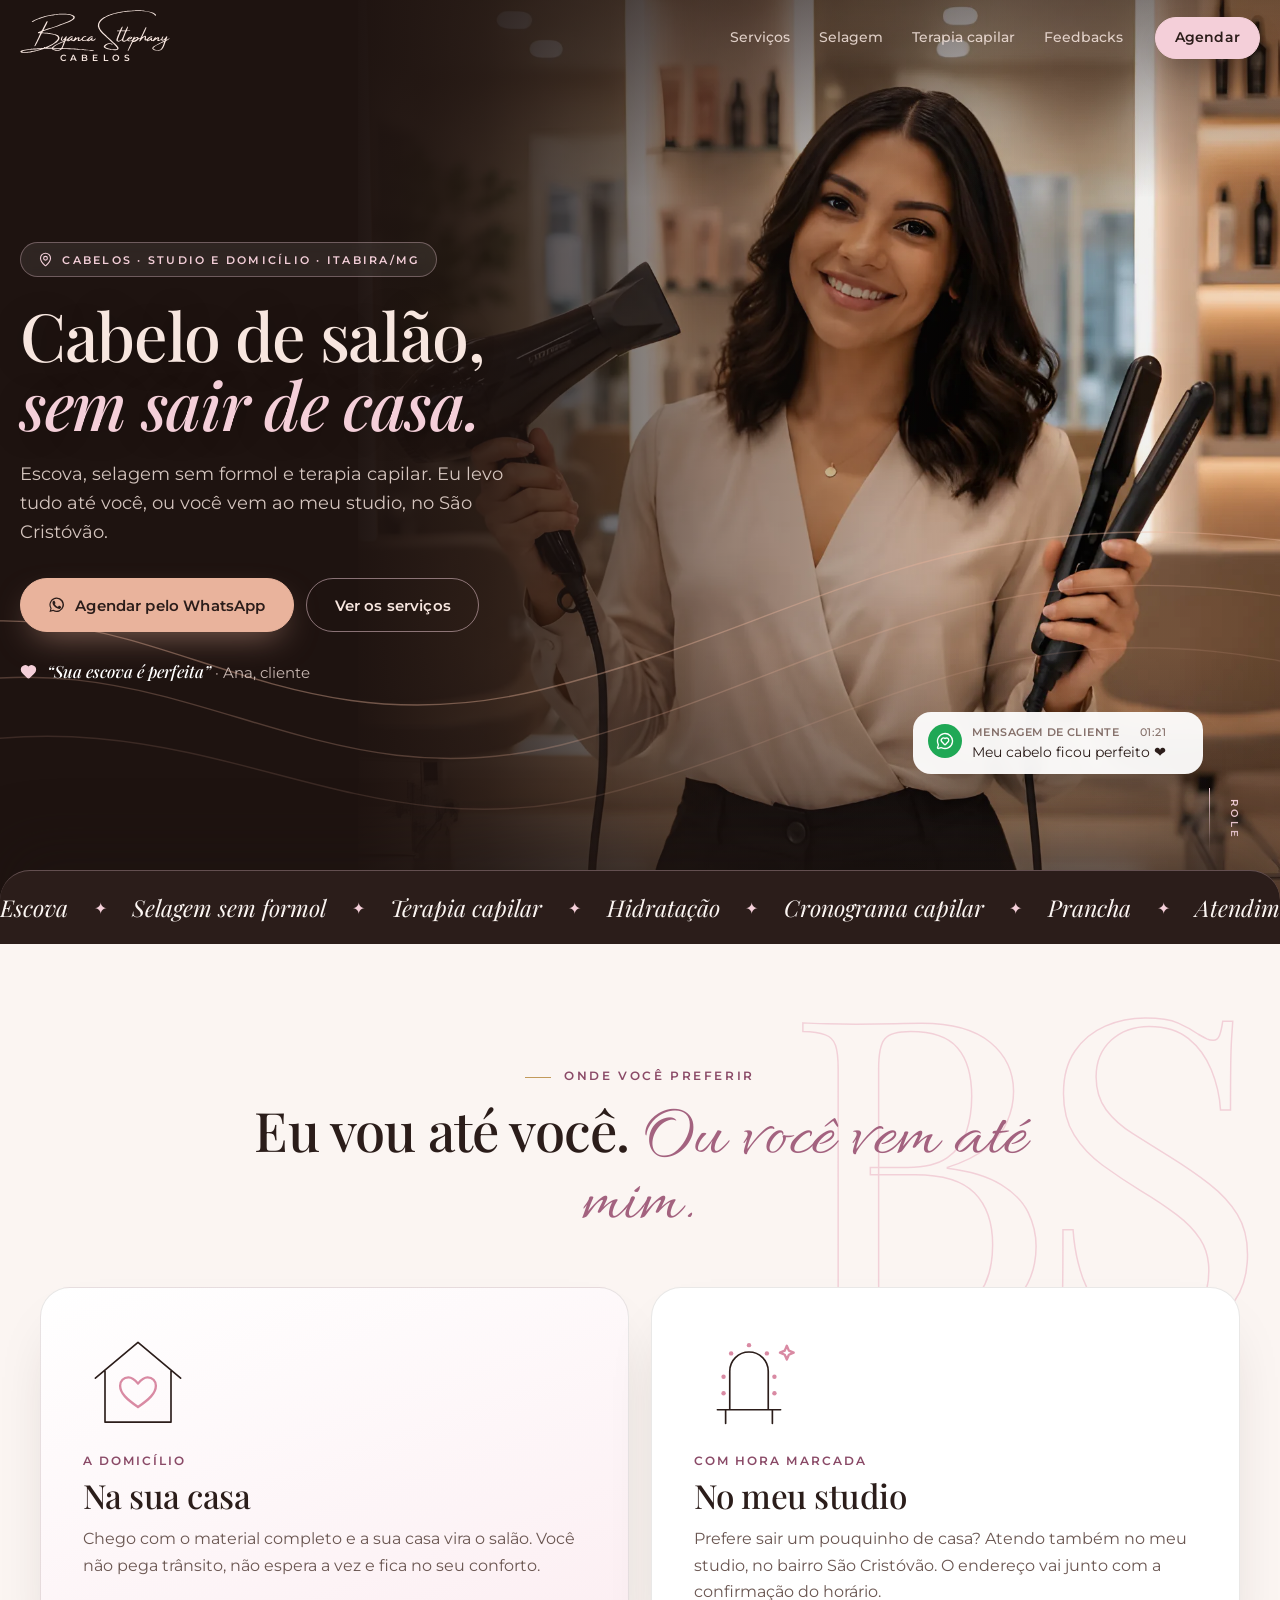
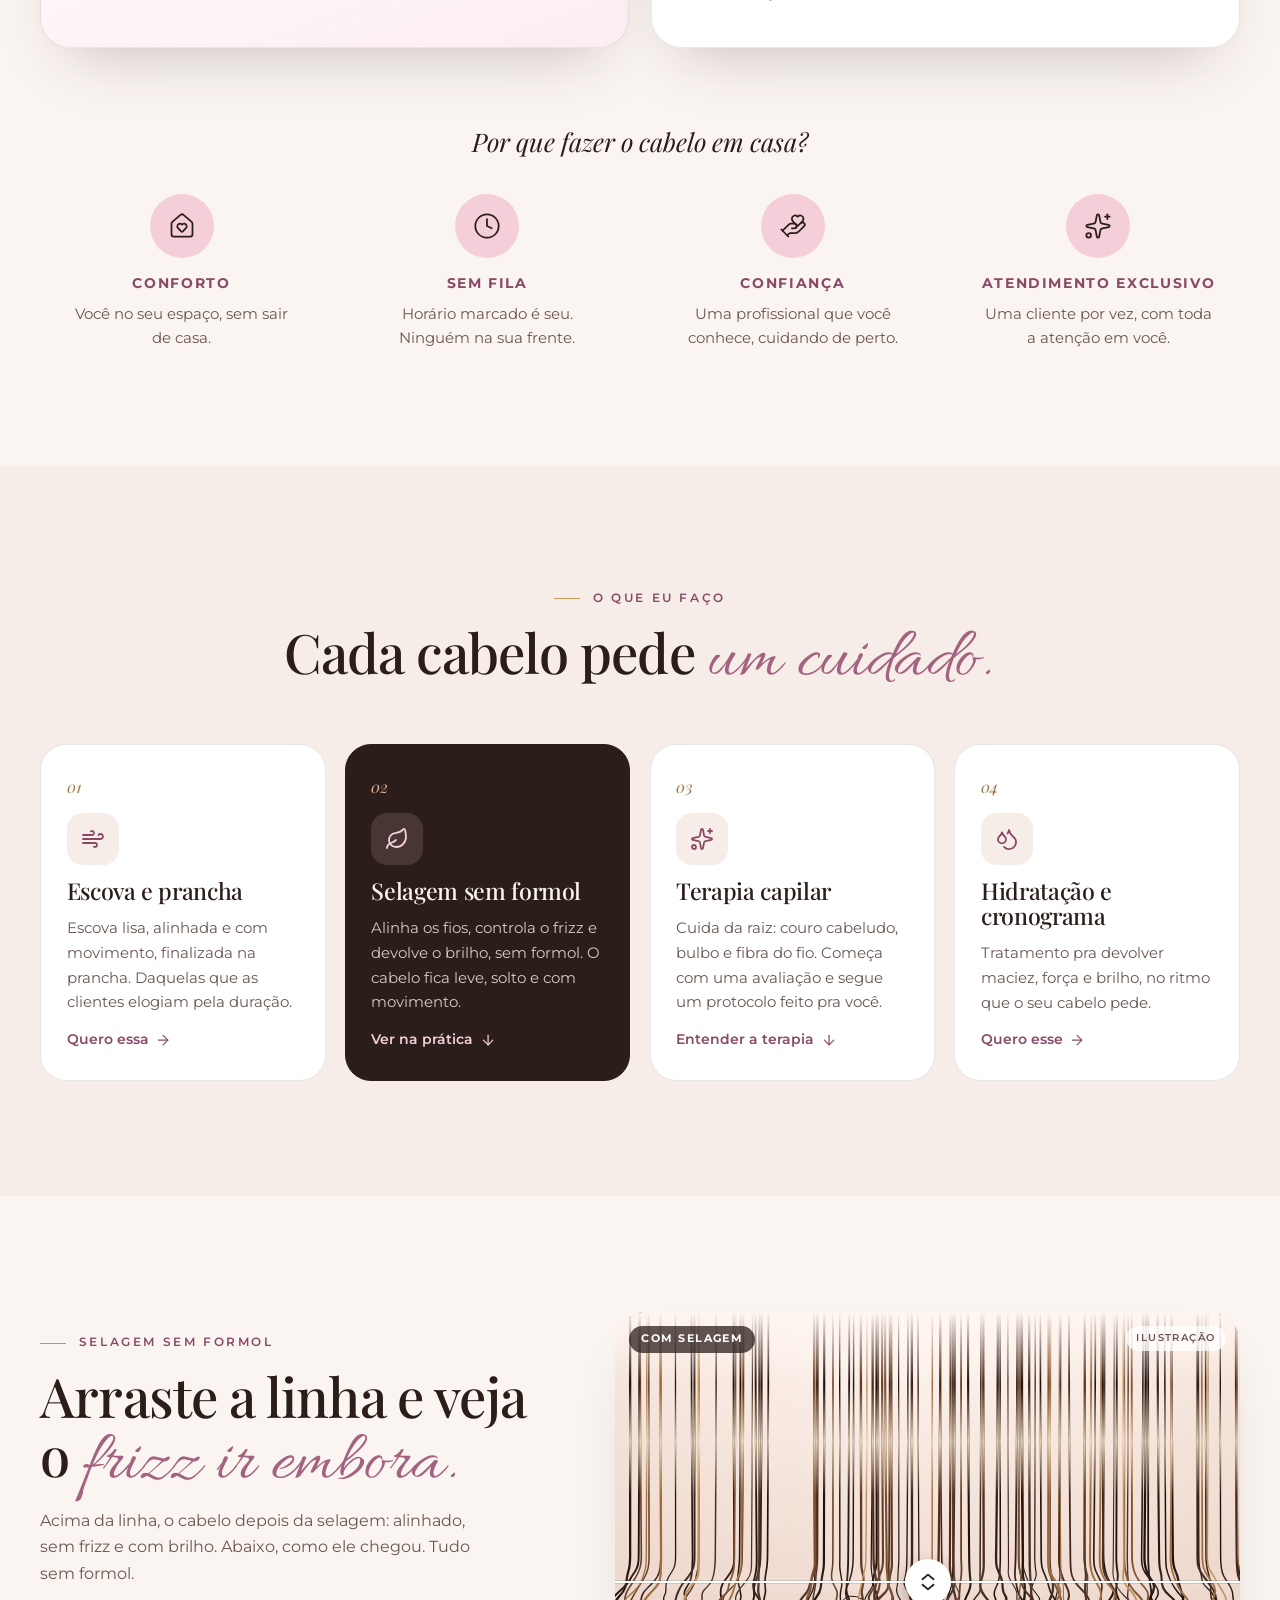
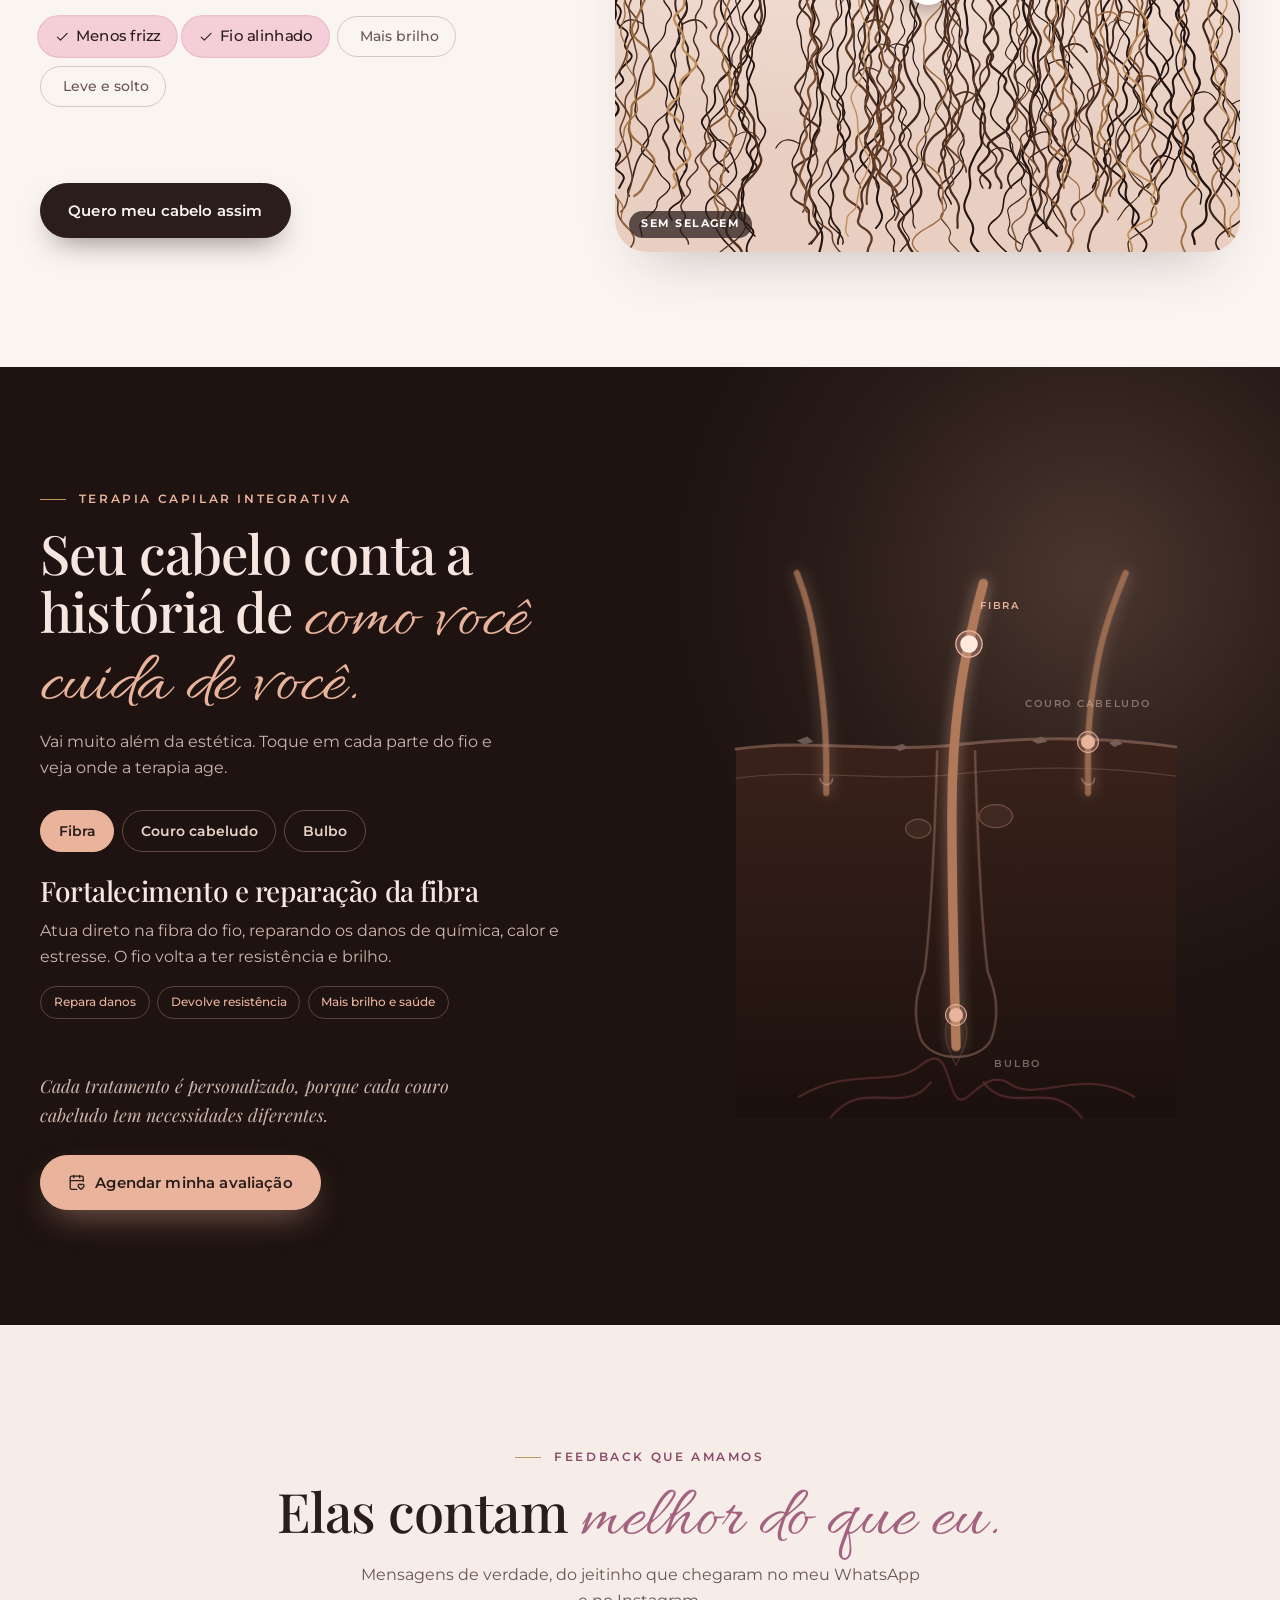
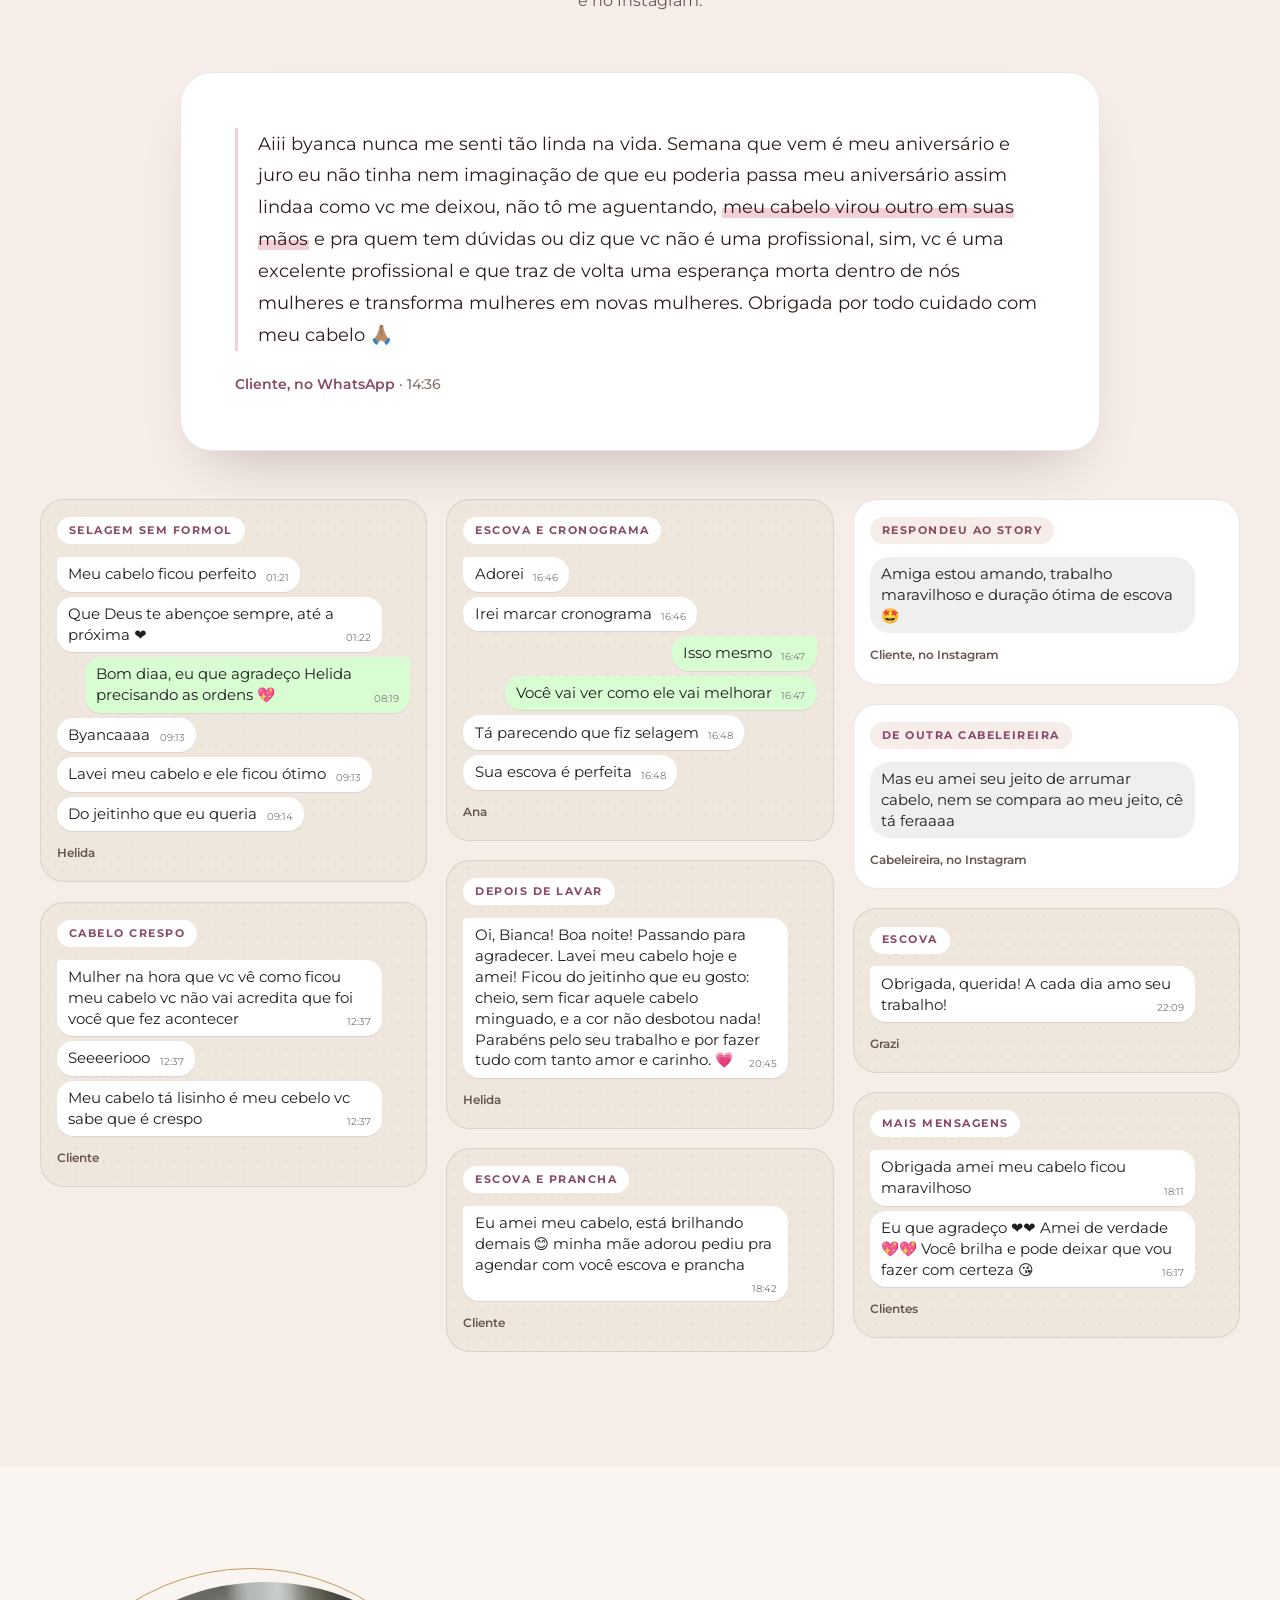
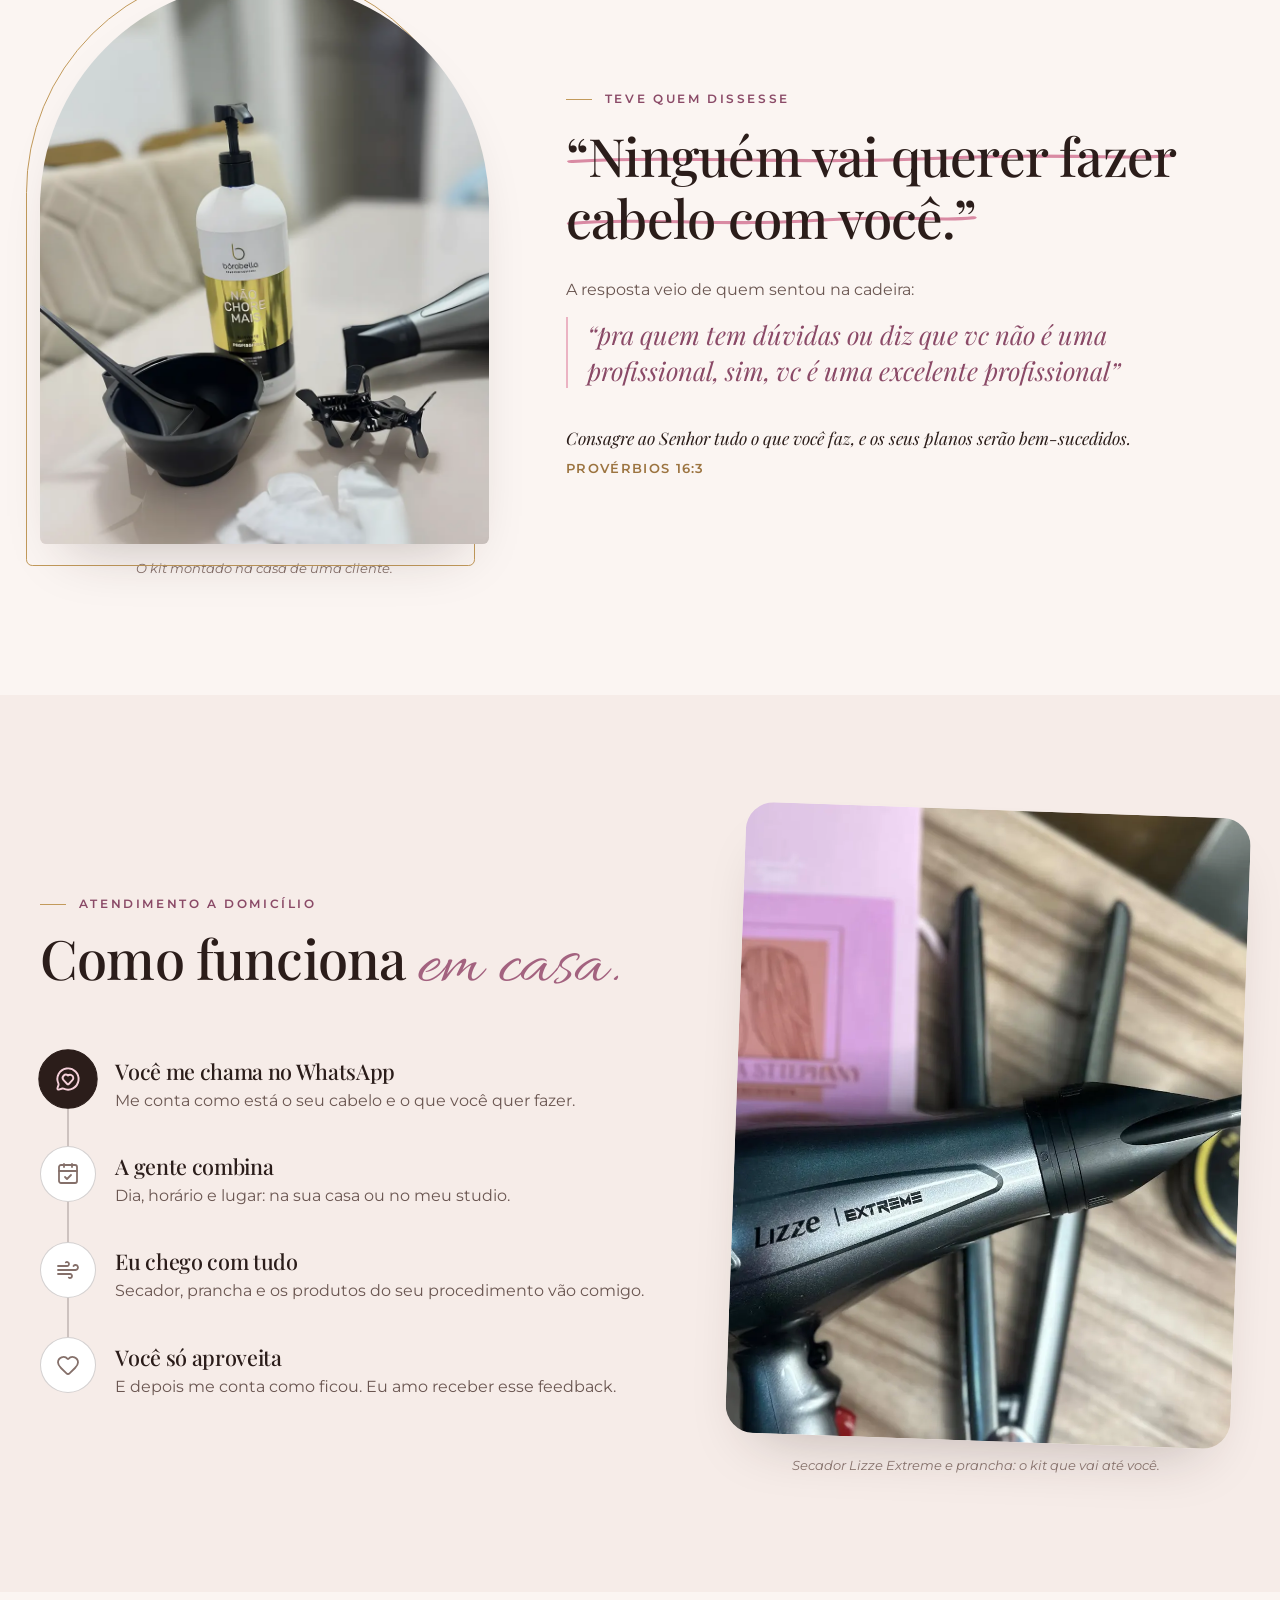
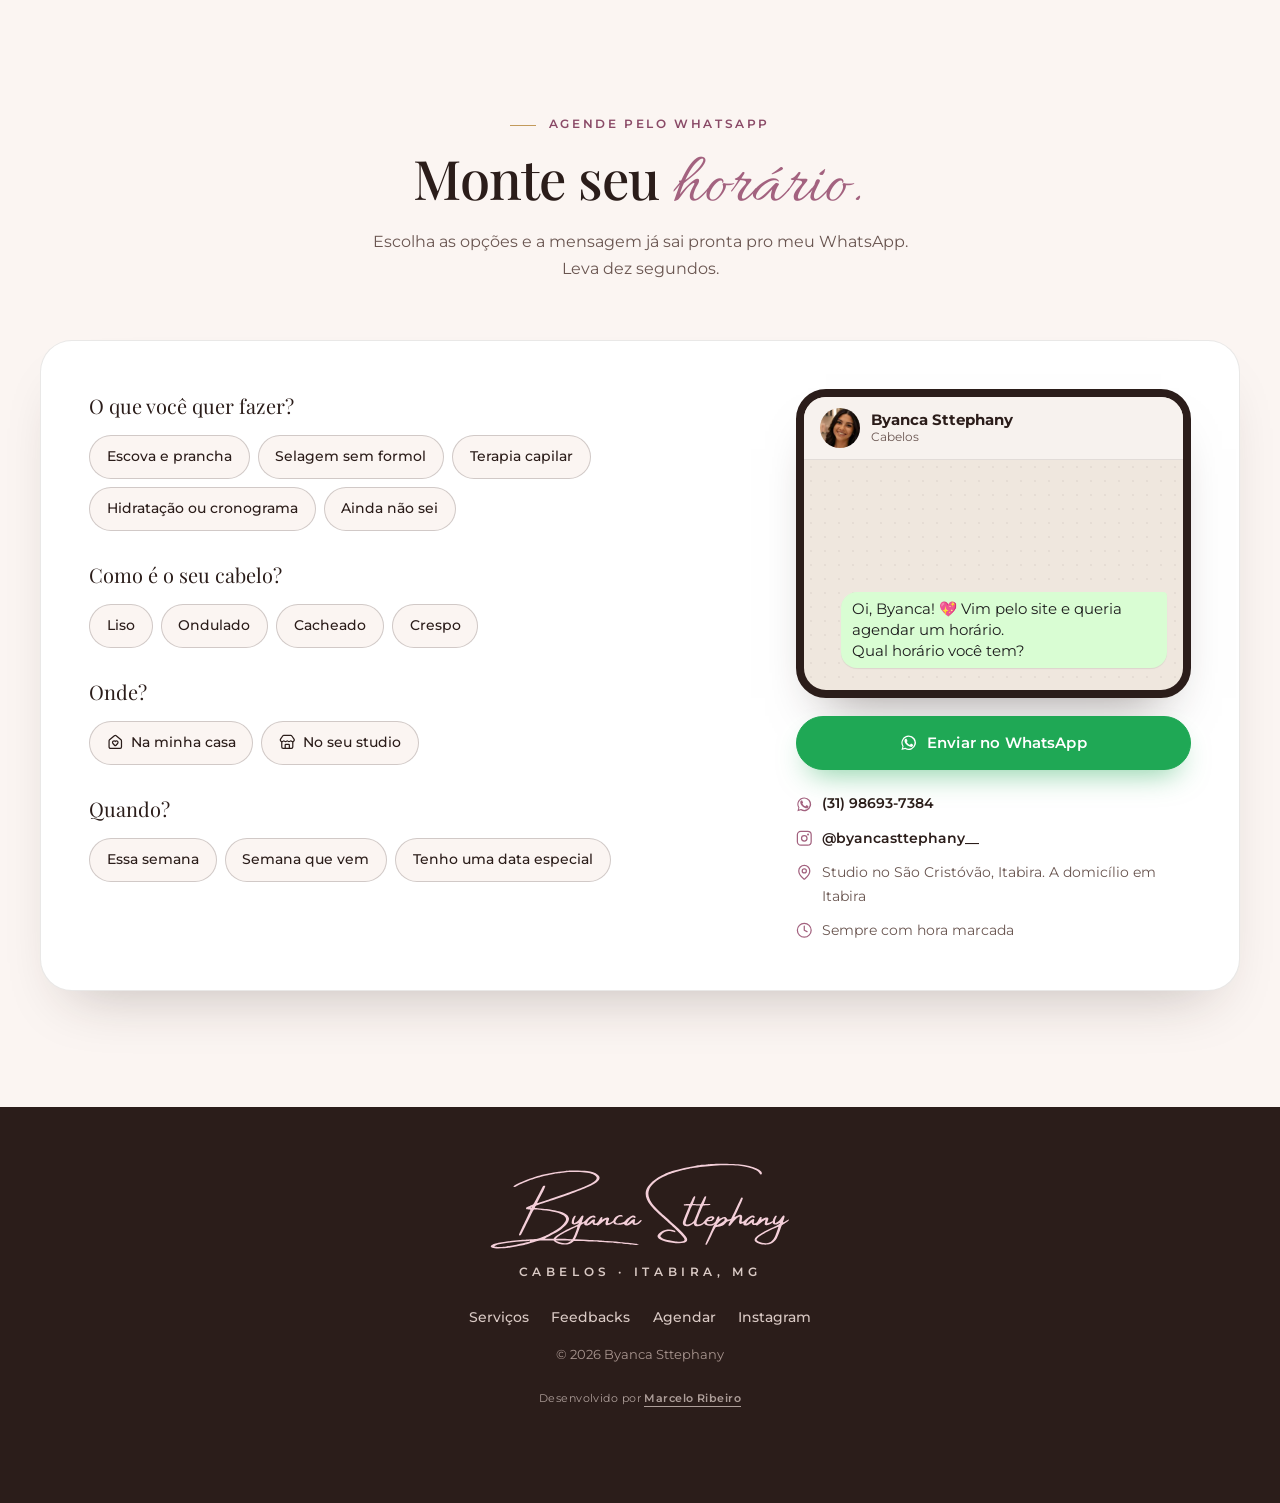
==== index.html @ ee56982f "Cria o site da Byanca Sttephany Cabelos" ====
<!doctype html>
<html lang="pt-BR">
<head>
<meta charset="utf-8">
<meta name="viewport" content="width=device-width, initial-scale=1">
<title>Byanca Sttephany | Cabeleireira a domicílio em Itabira, MG</title>
<meta name="description" content="Escova, selagem sem formol e terapia capilar em Itabira. Atendimento a domicílio ou no studio, com hora marcada. Monte seu horário e fale com a Byanca pelo WhatsApp.">
<meta name="theme-color" content="#1E1310">
<link rel="canonical" href="https://marcel0gs.github.io/byanca-sttephany/">
<meta property="og:type" content="website">
<meta property="og:locale" content="pt_BR">
<meta property="og:title" content="Byanca Sttephany | Cabelos em Itabira, MG">
<meta property="og:description" content="Cabelo de salão, sem sair de casa. Escova, selagem sem formol e terapia capilar, a domicílio ou no studio.">
<meta property="og:url" content="https://marcel0gs.github.io/byanca-sttephany/">
<meta property="og:image" content="https://marcel0gs.github.io/byanca-sttephany/assets/img/og.jpg">
<meta name="twitter:card" content="summary_large_image">
<link rel="icon" href="favicon.png" type="image/png">
<link rel="apple-touch-icon" href="apple-touch-icon.png">
<link rel="preconnect" href="https://fonts.googleapis.com">
<link rel="preconnect" href="https://fonts.gstatic.com" crossorigin>
<link href="https://fonts.googleapis.com/css2?family=Allura&family=Montserrat:wght@400;500;600;700&family=Playfair+Display:ital,wght@0,400..700;1,400..600&display=swap" rel="stylesheet">
<link rel="preload" as="image" href="assets/img/topo-foto-1400.webp" imagesrcset="assets/img/topo-foto-900.webp 900w, assets/img/topo-foto-1400.webp 1400w, assets/img/topo-foto-2000.webp 2000w" imagesizes="(max-width: 899px) 100vw, 72vw">
<link rel="stylesheet" href="assets/css/site.css">
<script>
  document.documentElement.classList.add("js");
  try { if (sessionStorage.getItem("bs-abertura")) document.documentElement.classList.add("sem-abertura"); } catch (e) {}
</script>
<script type="application/ld+json">
{
  "@context": "https://schema.org",
  "@type": "HairSalon",
  "name": "Byanca Sttephany Cabelos",
  "description": "Cabeleireira em Itabira: escova, selagem sem formol, hidratação, cronograma e terapia capilar. Atendimento a domicílio ou no studio, com hora marcada.",
  "url": "https://marcel0gs.github.io/byanca-sttephany/",
  "image": "https://marcel0gs.github.io/byanca-sttephany/assets/img/og.jpg",
  "telephone": "+55-31-98693-7384",
  "address": { "@type": "PostalAddress", "addressLocality": "Itabira", "addressRegion": "MG", "addressCountry": "BR" },
  "areaServed": "Itabira, MG",
  "sameAs": ["https://www.instagram.com/byancasttephany__/"]
}
</script>
</head>
<body>

<svg class="sprite" aria-hidden="true" focusable="false">
  <defs>
    <linearGradient id="g-ouro" x1="0" y1="0" x2="1" y2="1">
      <stop offset="0" stop-color="#E3C48F"/>
      <stop offset=".5" stop-color="#C29A5B"/>
      <stop offset="1" stop-color="#9C7440"/>
    </linearGradient>
    <symbol id="ass" viewBox="12 114 672 193"><path fill-rule="evenodd" d="M525.9 115.8C515.8 116,502.8 116.7,498.4 117.1C496.5 117.3,492.1 117.8,488.6 118.2C485.2 118.5,481 119,479.3 119.3C477.5 119.6,473.8 120.1,471 120.5C455.9 122.7,438.1 126.7,422.1 131.6C419.1 132.5,408 136.6,404.4 138.1C402 139.2,391.2 144.8,387.6 146.8C379 151.9,370.9 159.2,365.9 166.8C357.4 179.5,359.2 193,371.6 208.8C376.3 214.9,382.6 221.2,395.5 232.8C398.2 235.2,402.1 238.8,404.2 240.7C411.1 247.1,413.9 249.6,417.1 252.5C418.9 254,422.2 257.1,424.5 259.2C426.8 261.4,430 264.5,431.8 266.1C437.5 271.4,444.6 279.1,446.2 281.9C448 284.8,448.2 286.3,447 287.7C445.6 289.3,443.7 289.8,438.3 290.2C434.9 290.5,431.1 290.3,424.6 289.4C408.6 287.1,398.7 284.2,395.1 280.6C393.6 279,393.4 278.2,394.3 276.4C395 275,398.2 271.8,400.4 270.3C403.9 267.8,406.7 266.8,411.1 266.2C415.1 265.8,417.7 266.2,422.7 268.1C424.2 268.6,425.7 269.1,426.2 269.1C427.1 269.1,427.1 269.1,427.2 268.3C427.3 267.1,426.8 266.5,424.7 265.4C420.6 263.5,415.3 262.7,409.6 263.2C402.7 263.9,395.3 267.3,390.6 272.2C387.4 275.4,386.6 277.9,387.9 280.5C389.7 284.1,395.2 287.1,405 289.8C418.4 293.4,437.5 294.9,445.6 292.9C447.7 292.3,451 290.7,452 289.7C454 287.8,454.2 285.3,452.7 282.2C450.7 278,445.6 272.1,437.3 264.1C429.8 257,414.4 243,401.1 231.2C399.5 229.8,396 226.6,393.5 224.2C378.7 210.2,373.2 203.5,369.5 194.9C366.2 187.3,365.9 180.5,368.5 173.9C372.1 164.5,382.2 154.6,395 147.7C397.6 146.3,409.2 140.9,411.6 139.9C414.8 138.6,427.3 134.3,429.9 133.5C436.6 131.6,452 127.9,458.2 126.8C459.7 126.5,463.1 125.9,465.7 125.4C478.3 123.1,498.6 120.7,513.1 119.9C532.7 118.8,553.8 118.7,566.9 119.8C582.9 121.1,597.1 124.8,608.3 130.5C611.3 132.1,612.7 133.2,614 134.8C617.4 139.2,618.1 140,618.4 140C619 140,620.2 139.3,620.6 138.6C620.8 138.3,621 137.5,621 136.8C621 133.8,617.5 130.7,609.3 126.6C601 122.4,587 119.1,568.3 117C564.3 116.6,540.2 115.5,535.6 115.6C534.5 115.6,530.2 115.7,525.9 115.8M196.4 131C188 131.2,187.3 131.3,177 132.3C162.4 133.7,147.1 136.3,132.1 139.8C123.8 141.8,120.3 142.8,107.8 146.8C105.1 147.6,102.5 148.4,102 148.6C99.4 149.3,82.3 156.4,77.1 158.9C71 161.8,64.5 165.7,64.5 166.5C64.5 166.7,65 167.1,65.6 167.5L66.8 168 68.4 167.4C69.3 167.1,71.5 166,73.2 165C80.5 161.1,84.1 159.4,92.9 156C105.5 151,108.1 150.1,120.3 146.5C130.3 143.6,131 143.5,141.5 141.2C153.8 138.7,156.2 138.2,164.7 137.1C168.5 136.6,173.3 136,175.4 135.8C180.9 135,183.7 134.8,192.9 134.4C209.4 133.6,219.5 134,229.9 135.8C235.2 136.7,238.2 137.5,241.4 138.8C246.4 141,249.2 143,250.4 145.4C251.3 147.3,251.3 148.1,250.2 150.3C248.2 154.4,242.6 158.2,229.3 164.3C218.7 169.1,212.7 171.5,197.9 176.8C193.5 178.4,187.1 180.7,183.8 182C167.5 187.9,158.1 191.2,142.3 196.3C137.5 197.8,130.4 200.1,126.5 201.4C119.6 203.7,117.5 204.3,117.5 203.9C117.5 203.5,119.5 199.6,122.9 193.1C127 185.5,130.4 179.1,132.2 175.3C133.8 172.1,136.1 166.1,135.9 165.7C135.6 164.7,132.3 164.7,131.2 165.7C130.7 166.1,129.2 168.8,126.8 173.3C126.1 174.6,124.2 178.3,122.5 181.5C120.7 184.7,117.7 190.6,115.6 194.5C110.3 204.8,109.1 206.6,106.7 207.8C105.8 208.2,103.3 209.3,101 210.1C96.3 211.9,93.6 213.2,92.8 214.1C92.2 214.7,92.2 214.8,92.6 215.6C92.8 216.1,93 216.6,93 216.7C93 217.5,94 217.8,98.2 218.2C100.5 218.4,102.4 218.6,102.5 218.6C102.8 219,100.5 224.1,94.5 236.7C91.9 242.1,88.7 248.8,87.5 251.4C86.2 254,84.7 257.2,84.1 258.5C77.2 273.1,76.3 275.3,77.1 276C78.3 277,80.6 275.9,82.1 273.6C82.9 272.5,90.7 256.9,99.8 238.4C108.9 219.8,109.7 218.3,111.4 218.3C112.2 218.3,123.4 219.1,130 219.7C141.1 220.6,152 222.3,159.4 224.3C172.2 227.7,180.3 232.3,181.8 237.2C183 241.1,182 243.7,177.1 250C173.7 254.2,166.8 260.1,160.3 264.2C157.7 265.8,148.7 270.8,143.4 273.5C139.9 275.4,128 280.6,123.9 282.1C118.5 284.1,116.3 284.4,97.1 285.4C93 285.6,88.3 285.9,86.6 286C85 286.1,81.9 286.4,79.8 286.5C72.9 287,62 288,57.7 288.6C55.3 289,51.7 289.4,49.5 289.6C41.7 290.4,27.6 293.1,22.3 294.8C17.7 296.3,14.4 298.3,13.8 300C13.3 301.4,14.6 303.1,17.2 304C20 305.1,23.8 305.5,30.2 305.5C45.5 305.5,55.2 304.3,78.1 299.5C90.8 296.9,90.7 296.9,109.3 291.3C116.6 289.1,120.4 288.2,124 287.7C125.5 287.6,131.4 287.5,140.4 287.5C153.5 287.5,154.4 287.5,154.6 287.9C154.7 288.2,155.6 289.1,156.5 290.1C159.3 292.9,163.4 294.6,171.1 296.2C173.8 296.7,175.1 296.8,178.4 296.8C186.8 296.9,192.1 295.2,197.3 290.8L199.9 288.5 205.4 288.5C212.8 288.5,228.6 289.2,245.3 290.1C248.6 290.3,253.8 290.6,256.6 290.8C267.1 291.3,275 291.8,280.6 292.3C283.8 292.5,288.7 292.9,291.5 293.1C294.3 293.3,299 293.7,301.9 294C304.8 294.3,308.5 294.6,310.3 294.8C317.9 295.4,324.8 296,326.1 296.3C329.1 296.7,338.6 297.5,341.2 297.5C343.7 297.5,345 297.3,345 296.8C345 296.4,343.4 295.5,341.9 295.2C339.1 294.5,322.9 292.7,312 291.9C307.3 291.5,302 291.1,300.4 290.9C298.7 290.7,295 290.4,292.1 290.1C286.5 289.7,280.2 289.2,273.9 288.6C271.7 288.4,267.2 288.1,264 287.9C260.8 287.7,255.2 287.3,251.6 287C244.3 286.5,238.7 286.2,228.3 285.8C221.3 285.5,213.3 285.2,206 284.9L202.3 284.7 203.2 283.3C205.2 280.1,208.7 271.7,212.4 261C214.2 255.6,215.1 253.7,216.3 252.5C217 251.8,221.2 249.6,222.7 249.1C223.3 249,223.3 249,223.1 249.8C222.7 251.7,223.4 252.9,225.5 253.6C229 254.8,233.7 253.3,238.6 249.4C240.1 248.2,241.3 247.3,241.4 247.3C241.5 247.3,241.5 247.6,241.5 248C241.5 248.4,241.8 249.4,242.2 250.2C242.7 251.4,243 251.8,243.8 252.3C244.8 252.9,245.1 252.9,248.4 252.8L252 252.8 252.1 253.6C252.1 254.3,252.2 254.4,252.8 254.3C254 254.3,256.4 252.5,266.1 244.5C268.7 242.4,271.8 240.3,272.2 240.3C272.7 240.3,272.5 241.6,271.6 245.3C270.4 250.2,270.4 250.9,271 252C271.3 252.4,271.9 253,272.5 253.2C273.3 253.5,273.6 253.5,276.1 253C280.2 252.2,284.2 250.4,287 248L288.2 247 288.6 248.1C289.8 251.3,292.8 252.5,299.2 252.5C303.7 252.5,305.8 252.2,309.4 251.1C310.9 250.6,312.2 250.3,312.2 250.4C312.2 250.6,312.6 251.2,313 251.9C314 253.4,315.3 254,317.4 254C321.3 254,325.3 252.2,329.2 248.7L330.9 247.2 331.1 248.2C331.3 249.4,332.3 251.5,332.9 252C334.8 253.7,340.3 253.1,344.3 250.8C346.3 249.6,350.5 245.5,351.2 244C352 242.4,351.7 241.3,350.6 241.5C349.7 241.6,349.3 241.8,346.5 244.4C342.5 248.1,339.2 249.8,336.9 249.4C335.7 249.2,335.6 248.8,336.5 244.6C336.9 242.7,337.1 241,337.1 240.8C336.9 240.4,335.4 239.5,334.8 239.5C333.3 239.5,329.9 241.8,325.6 245.7C323 248.2,320.9 249.5,319.2 249.9C318.5 250,318.5 250,318.6 249.3C318.9 248.4,319.7 247.2,322.3 243.7C325.3 239.8,327.6 237.7,330.4 236.3C332.2 235.4,332.8 235.3,333.7 236.1C335.1 237.3,338.3 237.2,338.3 236C338.3 231.7,333.9 230.1,328.8 232.5C326.8 233.5,322.1 236.6,319.9 238.5C318.9 239.3,317.2 241,316.1 242.3C313.2 245.7,311.3 246.8,305.4 248.6C303.2 249.2,302.5 249.4,299.9 249.4C297.1 249.4,296.8 249.3,295.6 248.7C294.1 247.9,292.8 246.5,292.8 245.7C292.8 244.9,294.6 241.2,295.9 239.4C297.3 237.5,299.7 235.2,301.2 234.5C302.7 233.8,304.7 233.6,306.8 234.1C308.6 234.5,309.3 234.3,309.3 233.4C309.3 232.4,308.7 231.6,307.9 231.1C306.8 230.6,302.6 230.6,300.6 231.1C295.5 232.4,290.3 237,288.7 241.8C288 243.8,286.2 245.3,282.4 247.2C279.3 248.6,278.4 248.9,277.1 248.6C276.2 248.5,276.2 248.4,276.3 247.6C276.4 247.1,277 245.3,277.6 243.6C279.7 238.4,279.3 236.9,275.9 236.3C273.8 235.9,271.6 236.4,269 237.8C262.6 241.4,261.6 241.6,263.1 238.9C264.2 237.1,264.3 236.6,263.7 235.9C262.9 234.9,262.3 234.7,261.2 235.3C259.9 236.1,258.7 237.6,256.9 241.1C253.5 247.4,251.7 249.1,248.7 249.4C247 249.6,246 249.2,246 248.4C246 248,246.4 246.4,246.8 244.7C247.2 243,247.5 241.4,247.4 241.1C247.3 240.5,245.9 239.8,245 239.8C243.5 239.8,241.1 241.3,236.9 245C235.2 246.4,233.5 248,233 248.3C231.9 249.2,228.8 250.3,228.8 249.9C228.8 249.4,230.5 246.1,231.5 244.5C233.7 241.3,237.4 237.9,240.6 236.3C243 235.2,243.1 235.1,243.9 235.9C244.4 236.5,244.8 236.6,246.3 236.7C247.8 236.8,248 236.8,248.3 236.3C248.6 235.6,248.4 234,247.7 233.1C245.9 230.8,241.6 230.9,237.3 233.5C233 236.2,230.3 238.3,226.8 241.6C222.9 245.4,221.1 246.6,219.2 247C217.7 247.3,217.3 247,217.7 246.1C219.7 240.8,221.5 235,221.5 233.5C221.5 232.9,221.3 232.4,221 232.1C219.2 230.4,218 231.3,214 237C210.6 241.9,208 244.7,204.9 246.8C203.4 247.9,201.6 248.7,201 248.8C200.4 248.8,200 247.5,200 245.7C200 243.6,201.2 239.7,203.1 235.6C203.7 234.3,204.3 233,204.3 232.9C204.3 232.5,202 232.3,201 232.5C200.2 232.7,198.7 234.9,197.1 237.9C195.8 240.6,195 243.7,195 246.9L195 249.1 196 250C196.9 251,199.3 252,200.5 252C201.6 252,204.7 251,207.1 250C209.5 248.9,211.3 248.5,211.3 249C211.3 249.1,210.8 249.8,210.2 250.4C209.4 251.3,208.3 252,204.4 253.9C201.8 255.2,198.4 256.7,196.9 257.4C188.8 260.9,185.7 262.4,178.6 266.2C164.3 273.9,160.1 276.8,155.2 282.5L154.3 283.5 144.8 283.5C135.4 283.4,134.2 283.3,135.1 282.6C135.2 282.4,140.4 279.8,146.5 276.7C161 269.4,165.3 266.8,172.9 261.2C176.4 258.5,182.2 253,184.3 250.2C187.3 246.3,189.3 240.7,188.9 237.9C188.7 236.3,187 233.2,185.7 231.6C182.8 228.4,177.4 225.4,170.3 223.2C166.9 222.1,151.6 218.8,146.8 218C142.9 217.5,135.4 216.6,130.5 216.3C120.9 215.5,114.9 214.9,113.7 214.7C112.5 214.4,112.4 214.3,112.4 213.7C112.5 213.3,112.8 212.5,113.3 211.8C114.9 209.3,115 209.3,138.6 201.4C150.5 197.5,162.1 193.7,164.5 192.9C173.5 190,184.9 185.9,196.1 181.6C202.5 179.2,210.1 176.3,213.8 174.9C227.7 169.6,239.3 164.5,244.9 161C249.7 158.1,254.2 154.4,255.8 152.1C258.7 147.8,257.8 143.6,253.1 140.2C247.9 136.3,239.1 133.3,229.6 132.2C222.2 131.3,207.3 130.8,196.4 131M469.5 188.6C468.2 189.3,466.6 192,464.1 197.4C462.5 201,461.1 203.8,460.2 205.1C459.9 205.6,459.7 205.9,459.6 205.9C459.6 206,458 206.1,456 206.1C454 206.2,451 206.3,449.3 206.4L446.2 206.6 446.3 207.9L446.4 209.1 452.1 209.2C455.3 209.2,458 209.4,458.1 209.5C458.4 209.8,457.8 211.3,452.9 223.1C445.8 240.2,444.3 244.5,444.1 248.4C444 250.3,444 250.5,444.8 252C446.3 254.9,448.1 255.8,452.7 255.8C457.3 255.8,461.1 254.3,465.9 250.7L468.5 248.8 468.6 249.9C468.9 251.4,470.1 253.9,471 254.5C473.1 256,479.4 256.2,483.1 254.8C486 253.8,488.4 252.4,490.1 250.7L491.6 249.2 492 249.8C494.3 253.3,498 254.7,504.6 254.4C508.4 254.3,511.2 253.5,513.3 252.1C514 251.6,514.5 251.4,514.5 251.5C514.4 251.6,513.8 252.8,513.2 254.1C512.5 255.5,511.2 258.4,510.2 260.5C509.2 262.6,507.4 266.7,506.1 269.5C501.8 278.8,495.4 293.1,495 294.6C494.7 295.4,494.6 296.3,494.6 296.5C494.8 297,495.8 297.5,496.4 297.5C497.2 297.5,499.5 293.3,507.5 277.3C515.7 260.7,517.3 257.9,518.3 257.6C518.6 257.6,520.7 257.3,522.8 257C528.7 256.3,533 254.7,536 252.3C536.8 251.7,538.6 249.9,540 248.5C541.4 247,542.9 245.5,543.4 245.2C544.2 244.8,550.5 242.4,550.7 242.6C550.7 242.6,549.8 244.6,548.6 246.9C545.6 253.2,545.5 253.7,547.1 254.4C548.9 255.3,550.1 254.3,554.7 248.3C559.3 242.4,565.7 236.3,568.7 234.9C569.2 234.6,570 234.4,570.5 234.3L571.5 234.2 571.5 235.2C571.5 235.8,571.2 237.9,570.8 239.9C569.7 245.2,569.6 246.9,570.2 248.3C570.6 249.2,570.9 249.6,571.9 250C573.2 250.6,573.8 250.6,577.1 249.6C579.8 248.8,579.7 248.8,579.6 250.1C579.4 252,579.6 252.5,581.3 253.3C585.3 255.1,590.1 253.7,595.9 248.9C596.9 248,597.9 247.3,598 247.4C598.1 247.4,598.3 248,598.3 248.5C598.6 250.2,599.5 251.8,600.6 252.4C601.5 252.8,602.1 252.9,605.1 252.8C608.2 252.8,608.5 252.8,608.5 253.2C608.5 253.5,608.7 253.9,608.8 254.1C609.1 254.5,609.2 254.5,610.3 254.1C611.7 253.4,614.4 251.5,619.4 247.3C624.5 243,628.3 240.3,629.1 240.3C629.5 240.3,629.2 241.9,628.3 245.5C627 250.3,627 251.4,628 252.4C629.1 253.4,630.8 253.5,633.9 252.8C636.8 252.1,640.8 250.2,643.3 248.3C644.2 247.6,645 247,645 247C645.1 247,645.3 247.4,645.3 248C645.5 249.5,646.2 250.3,648.2 251.2C650.9 252.4,652.2 252.3,657.4 250C662 248,662.7 248.1,660.6 250.3C659.5 251.4,658.7 251.9,653.9 254.3C650.9 255.8,646.2 257.9,643.6 259.1C631 264.7,615.9 273.2,610 278C605.7 281.4,603.9 285,605.1 287.9C607.3 293,621.6 297.7,632.3 296.8C639.9 296.1,644.7 293.9,649.5 288.9C651.9 286.3,653.6 283.8,655.4 280.1C656.9 277.1,660.4 268,662.8 261.1C664.6 255.9,665.4 254,666.3 252.9C666.7 252.4,668.3 251.4,670.3 250.4C675.1 247.9,677.7 246.2,679.7 244.2C681.8 242.1,682.5 241.1,681.9 240.9C681.1 240.6,680 241,677.6 242.5C671.8 246.2,670.2 247,668.7 247C667.8 247,667.8 246.4,668.7 244.4C669.7 241.9,672 234.6,672 233.6C672 232.3,670.4 231,669.3 231.4C668.5 231.6,666.6 233.8,664.4 237C661.6 241,659.4 243.5,657.5 245.1C655.7 246.6,651.8 249,651.3 249C651.1 248.9,650.8 248.3,650.6 247.6C649.9 245.3,650.8 241.2,653.4 235.8C654.2 234.2,654.7 232.8,654.6 232.7C654.5 232.6,653.8 232.5,653 232.4C651.7 232.2,651.5 232.3,650.8 232.9C649.5 234,646 240.5,645.6 242.6C645.3 244,645.2 244.1,641 246.2C636.5 248.5,635.1 248.9,633.7 248.7C632.4 248.4,632.5 248.1,634 244.3C635.7 240.2,636 238.2,634.9 237.2C634.1 236.4,632.6 236.2,630.2 236.3C628.6 236.4,628 236.6,624.4 238.5C622.2 239.6,620.2 240.5,620 240.5C618.7 240.7,618.7 240.3,619.9 238.7C621 237.2,621 236.2,620.1 235.5C619.2 234.8,618.5 234.9,617.3 235.7C616 236.7,615.4 237.5,613.4 241.1C610.1 246.9,608.5 248.8,606.3 249.2C604.8 249.5,604.1 249.6,603.3 249.3C602.7 249.2,602.7 249.1,602.9 247.7C603 246.8,603.3 245.2,603.5 244.1C604.3 240.7,604.2 240.6,602 239.6C601.9 239.6,601.3 239.8,600.6 240C598.8 240.6,596.9 242,593.4 245.1C591.7 246.6,589.9 248.1,589.4 248.5C588.4 249.3,585.9 250.2,585.6 249.9C585.1 249.4,589 243.3,591.6 240.6C593.2 238.8,595.7 237,597.9 236L599.7 235.1 600.6 235.9C601.6 236.9,602.7 237.1,604.5 236.6C605.1 236.5,605.1 236.4,604.9 235C604.8 233.3,604.4 232.8,602.8 232C600 230.6,597.2 231.5,591.3 235.3C587.7 237.7,586.7 238.5,583.8 241.4C581.5 243.8,580.2 244.9,579.4 245.3C577.3 246.2,575.5 245.9,575.5 244.5C575.5 244.2,575.9 242.2,576.3 240.3C577.5 234.2,577.1 231.6,574.6 230.3C571.8 228.9,569 229.7,563.6 233.4C560.4 235.5,559.6 235.7,559.9 234.5C560 234,561.3 231.2,562.8 228.1C564.3 225.1,565.9 221.8,566.3 220.8C566.8 219.7,567.9 217.5,568.6 215.9C575.2 202,578.9 193,578.3 192C578.1 191.8,577.4 191.6,576.7 191.6C575.4 191.5,575.3 191.5,574.7 192.2C573.8 193.3,571.9 197.2,567.8 206.1C560.2 222.7,553.2 237.3,552.4 238.4C551.7 239.3,550.5 239.7,547.3 240.4C544.4 241,544 240.9,543.1 239.4C540.8 235.7,539.7 234.9,536.8 235.1C535.2 235.2,534.4 235.4,531.8 236.5C527.3 238.4,525.5 239,525.4 238.8C525.3 238.6,525.6 236.6,526 235.7C526.3 235,526.1 234.7,525 234C522.9 232.8,522 233.8,519.4 240C517 245.8,516.1 247.1,513.3 248.8C512.4 249.3,510.6 250.1,509.3 250.6C507.2 251.3,506.5 251.4,504.4 251.4C501.4 251.4,499.3 250.8,498.4 249.7C497.7 248.9,497.1 246.6,497.4 245.6C497.6 244.8,497.8 244.8,502.9 244.5C508.6 244.2,509.4 243.9,512.1 241.2C513.3 240,514.3 238.8,514.5 238.3C514.8 237.5,514.8 237.4,514.2 236.3C512.8 233.6,510.1 232.9,505.4 234.1C500 235.5,496.9 237.8,493.3 243C491.3 246,490.3 247,487.5 248.8C485.2 250.3,482.5 251.4,480 251.8C477.7 252.1,476.5 251.9,475.3 250.8C474.5 250,474.4 250,474.6 248.3C474.9 244.5,477.2 237.7,482.6 224.6C484.5 220.2,486.3 215.9,486.6 214.9C487.9 211.8,489.2 209.3,489.8 209C490.1 208.9,493.6 208.7,497.6 208.5C501.6 208.4,504.9 208.2,505 208.1C505.1 208,505.3 207.5,505.4 207L505.6 206 499 206C495.4 205.9,492 205.9,491.6 205.9C491.1 205.9,490.8 205.9,490.8 205.9C490.8 205.9,491.5 204.1,492.3 201.9C495.1 194.6,496.6 189.8,496.4 189.3C495.9 188.7,494.1 188.1,493.7 188.5C492.7 189.3,490.8 192.6,488.6 197.3C485.6 203.8,484.3 206,483.6 206.2C482.9 206.3,466.8 205.8,466.6 205.6C466.5 205.6,467.1 203.7,468 201.6C470.7 194.5,472 190.8,472 189.8C472 189.4,470.8 188.3,470.4 188.3C470.3 188.3,469.8 188.4,469.5 188.6M465.9 208.8C464.7 209.2,463.4 211.8,459.9 220.4C458.5 224,456.4 229,455.4 231.5C452.3 239.1,450 246.4,450 249C450 251.1,452.5 252.4,455.6 251.8C460.5 250.8,466.7 247.1,468.9 243.8C469.2 243.3,470.5 240.4,471.7 237.3C473 234.2,475.5 227.9,477.4 223.3C480.5 215.7,482.8 209.8,482.8 209.3C482.8 209.2,480.4 209.2,477.5 209.2C473.5 209.3,471.6 209.2,469.9 208.9C467.4 208.5,466.6 208.4,465.9 208.8M104 212.7C103.4 213.9,103.4 214.8,103.9 214.8C104.4 214.8,105.3 212.2,104.8 211.9C104.6 211.8,104.3 212.2,104 212.7M506.4 237C504 237.8,500.9 239.6,500.8 240.2C500.6 241.7,504.2 242.2,506.7 241C508.9 240.1,509.6 238.8,509 237.2C508.7 236.4,508.4 236.4,506.4 237M535.5 238.6C532.7 239.7,527.8 243,525.4 245.4C523.7 247.1,520.9 250.5,519.9 252.1L519.4 252.8 520.4 252.7C522.5 252.3,527.1 249.8,533 245.9C534.8 244.7,536.4 243.5,536.7 243.1C537.3 242.4,537.7 240.2,537.4 239C537.2 238.2,536.9 238.1,535.5 238.6M205 257.3C202.5 258.3,185.9 266.4,180.7 269.1C173.2 273.2,171.7 274.1,168.3 276.3C163.6 279.4,159.8 282.7,159.8 283.5C159.8 283.6,162.8 283.8,166.6 283.9C170.3 283.9,178.6 284.1,184.9 284.3L196.4 284.6 196.9 283.9C198.9 281.4,200.7 277.6,204.5 267.3C207.1 260.3,208.1 256.5,207.2 256.5C207 256.5,206 256.9,205 257.3M656 257.1C654.2 257.8,651.2 259.1,645.4 261.9C643.2 262.9,640.5 264.2,639.5 264.7C638.5 265.2,636 266.5,633.9 267.6C631.8 268.7,628.8 270.3,627.3 271.1C617.5 276.2,610.2 281.9,609.2 285.2C608.8 286.4,610.7 288.5,613.3 289.8C618.2 292.3,624.4 293.8,629.3 293.8C633.4 293.8,635.7 293.3,639 291.7C641.2 290.7,641.8 290.2,643.7 288.3C646.9 285.2,649.3 281.2,651.6 275.7C654.5 268.7,658 258.4,658 256.8C658 256.4,657.9 256.4,656 257.1M159.3 287.7C159.3 288,161.9 289.5,163.5 290.1C170.7 293,176.6 294.1,181.8 293.5C186.4 293,189.7 291.6,193.1 288.7L194.1 287.8 189.3 287.9C186.6 287.9,178.7 287.8,171.8 287.7C163.9 287.5,159.3 287.5,159.3 287.7M98.6 288.5C94.7 289,91.5 289.2,88.6 289.4C78.3 289.9,60.8 291.6,48.4 293.3C39.6 294.4,29.6 296.5,25.7 298C24.4 298.5,21.6 300.6,21.5 301C21.5 301.5,32.9 302.3,35.6 302.1C39.6 301.9,45 301.3,48.5 300.8C50.4 300.5,54.8 299.9,58.4 299.4C69.4 297.9,69.5 297.9,94.3 291.8C99.5 290.5,101.4 289.8,101.7 289.1C101.8 288.9,101.8 288.7,101.7 288.6C101.5 288.4,100.2 288.3,98.6 288.5"/></symbol>
    <symbol id="i-house-heart" viewBox="0 0 24 24"><path d="M8.62 13.8A2.25 2.25 0 1 1 12 10.836a2.25 2.25 0 1 1 3.38 2.966l-2.626 2.856a.998.998 0 0 1-1.507 0z" /><path d="M3 10a2 2 0 0 1 .709-1.528l7-6a2 2 0 0 1 2.582 0l7 6A2 2 0 0 1 21 10v9a2 2 0 0 1-2 2H5a2 2 0 0 1-2-2z" /></symbol>
    <symbol id="i-hand-heart" viewBox="0 0 24 24"><path d="M11 14h2a2 2 0 0 0 0-4h-3c-.6 0-1.1.2-1.4.6L3 16" /><path d="m14.45 13.39 5.05-4.694C20.196 8 21 6.85 21 5.75a2.75 2.75 0 0 0-4.797-1.837.276.276 0 0 1-.406 0A2.75 2.75 0 0 0 11 5.75c0 1.2.802 2.248 1.5 2.946L16 11.95" /><path d="m2 15 6 6" /><path d="m7 20 1.6-1.4c.3-.4.8-.6 1.4-.6h4c1.1 0 2.1-.4 2.8-1.2l4.6-4.4a1 1 0 0 0-2.75-2.91" /></symbol>
    <symbol id="i-calendar-check" viewBox="0 0 24 24"><path d="M8 2v3" /><path d="M16 2v3" /><rect x="3" y="3" width="18" height="18" rx="2" /><path d="M3 9h18" /><path d="m9 15 2 2 4-4" /></symbol>
    <symbol id="i-clock" viewBox="0 0 24 24"><circle cx="12" cy="12" r="10" /><path d="M12 6v6l4 2" /></symbol>
    <symbol id="i-sparkles" viewBox="0 0 24 24"><path d="M11.017 2.814a1 1 0 0 1 1.966 0l1.051 5.558a2 2 0 0 0 1.594 1.594l5.558 1.051a1 1 0 0 1 0 1.966l-5.558 1.051a2 2 0 0 0-1.594 1.594l-1.051 5.558a1 1 0 0 1-1.966 0l-1.051-5.558a2 2 0 0 0-1.594-1.594l-5.558-1.051a1 1 0 0 1 0-1.966l5.558-1.051a2 2 0 0 0 1.594-1.594z" /><path d="M20 2v4" /><path d="M22 4h-4" /><circle cx="4" cy="20" r="2" /></symbol>
    <symbol id="i-gem" viewBox="0 0 24 24"><path d="M10.5 3 8 9l4 13 4-13-2.5-6" /><path d="M17 3a2 2 0 0 1 1.6.8l3 4a2 2 0 0 1 .013 2.382l-7.99 10.986a2 2 0 0 1-3.247 0l-7.99-10.986A2 2 0 0 1 2.4 7.8l2.998-3.997A2 2 0 0 1 7 3z" /><path d="M2 9h20" /></symbol>
    <symbol id="i-wind" viewBox="0 0 24 24"><path d="M12.8 19.6A2 2 0 1 0 14 16H2" /><path d="M17.5 8a2.5 2.5 0 1 1 2 4H2" /><path d="M9.8 4.4A2 2 0 1 1 11 8H2" /></symbol>
    <symbol id="i-droplets" viewBox="0 0 24 24"><path d="M7 16.3c2.2 0 4-1.83 4-4.05 0-1.16-.57-2.26-1.71-3.19S7.29 6.75 7 5.3c-.29 1.45-1.14 2.84-2.29 3.76S3 11.1 3 12.25c0 2.22 1.8 4.05 4 4.05z" /><path d="M12.56 6.6A10.97 10.97 0 0 0 14 3.02c.5 2.5 2 4.9 4 6.5s3 3.5 3 5.5a6.98 6.98 0 0 1-11.91 4.97" /></symbol>
    <symbol id="i-map-pin" viewBox="0 0 24 24"><path d="M20 10c0 4.993-5.539 10.193-7.399 11.799a1 1 0 0 1-1.202 0C9.539 20.193 4 14.993 4 10a8 8 0 0 1 16 0" /><circle cx="12" cy="10" r="3" /></symbol>
    <symbol id="i-message-circle-heart" viewBox="0 0 24 24"><path d="M2.992 16.342a2 2 0 0 1 .094 1.167l-1.065 3.29a1 1 0 0 0 1.236 1.168l3.413-.998a2 2 0 0 1 1.099.092 10 10 0 1 0-4.777-4.719" /><path d="M7.828 13.07A3 3 0 0 1 12 8.764a3 3 0 0 1 5.004 2.224 3 3 0 0 1-.832 2.083l-3.447 3.62a1 1 0 0 1-1.45-.001z" /></symbol>
    <symbol id="i-arrow-right" viewBox="0 0 24 24"><path d="M5 12h14" /><path d="m12 5 7 7-7 7" /></symbol>
    <symbol id="i-arrow-down" viewBox="0 0 24 24"><path d="M12 5v14" /><path d="m19 12-7 7-7-7" /></symbol>
    <symbol id="i-check" viewBox="0 0 24 24"><path d="M20 6 9 17l-5-5" /></symbol>
    <symbol id="i-heart" viewBox="0 0 24 24"><path d="M2 9.5a5.5 5.5 0 0 1 9.591-3.676.56.56 0 0 0 .818 0A5.49 5.49 0 0 1 22 9.5c0 2.29-1.5 4-3 5.5l-5.492 5.313a2 2 0 0 1-3 .019L5 15c-1.5-1.5-3-3.2-3-5.5" /></symbol>
    <symbol id="i-rotate-ccw" viewBox="0 0 24 24"><path d="M3 12a9 9 0 1 0 9-9 9.75 9.75 0 0 0-6.74 2.74L3 8" /><path d="M3 3v5h5" /></symbol>
    <symbol id="i-leaf" viewBox="0 0 24 24"><path d="M11 20a10 10 0 0010-10 25.9 25.9 0 00-1.04-7.281 1 1 0 00-1.755-.325C15.833 5.5 13 5.5 9.8 6.1A7 7 0 0011 20" /><path d="M2 21a5 5 0 012.911-4.544C7.613 15.212 8.351 15.24 11 13" /></symbol>
    <symbol id="i-sun" viewBox="0 0 24 24"><circle cx="12" cy="12" r="4" /><path d="M12 2v2" /><path d="M12 20v2" /><path d="m4.93 4.93 1.41 1.41" /><path d="m17.66 17.66 1.41 1.41" /><path d="M2 12h2" /><path d="M20 12h2" /><path d="m6.34 17.66-1.41 1.41" /><path d="m19.07 4.93-1.41 1.41" /></symbol>
    <symbol id="i-sunrise" viewBox="0 0 24 24"><path d="M12 2v8" /><path d="m4.93 10.93 1.41 1.41" /><path d="M2 18h2" /><path d="M20 18h2" /><path d="m19.07 10.93-1.41 1.41" /><path d="M22 22H2" /><path d="m8 6 4-4 4 4" /><path d="M16 18a4 4 0 0 0-8 0" /></symbol>
    <symbol id="i-moon" viewBox="0 0 24 24"><path d="M20.985 12.486a9 9 0 1 1-9.473-9.472c.405-.022.617.46.402.803a6 6 0 0 0 8.268 8.268c.344-.215.825-.004.803.401" /></symbol>
    <symbol id="i-house" viewBox="0 0 24 24"><path d="M15 21v-8a1 1 0 0 0-1-1h-4a1 1 0 0 0-1 1v8" /><path d="M3 10a2 2 0 0 1 .709-1.528l7-6a2 2 0 0 1 2.582 0l7 6A2 2 0 0 1 21 10v9a2 2 0 0 1-2 2H5a2 2 0 0 1-2-2z" /></symbol>
    <symbol id="i-store" viewBox="0 0 24 24"><path d="M15 21v-5a1 1 0 0 0-1-1h-4a1 1 0 0 0-1 1v5" /><path d="M17.774 10.31a1.12 1.12 0 0 0-1.549 0 2.5 2.5 0 0 1-3.451 0 1.12 1.12 0 0 0-1.548 0 2.5 2.5 0 0 1-3.452 0 1.12 1.12 0 0 0-1.549 0 2.5 2.5 0 0 1-3.77-3.248l2.889-4.184A2 2 0 0 1 7 2h10a2 2 0 0 1 1.653.873l2.895 4.192a2.5 2.5 0 0 1-3.774 3.244" /><path d="M4 10.95V19a2 2 0 0 0 2 2h12a2 2 0 0 0 2-2v-8.05" /></symbol>
    <symbol id="i-waves" viewBox="0 0 24 24"><path d="M2 12q2.5 2 5 0t5 0 5 0 5 0" /><path d="M2 19q2.5 2 5 0t5 0 5 0 5 0" /><path d="M2 5q2.5 2 5 0t5 0 5 0 5 0" /></symbol>
    <symbol id="i-calendar-heart" viewBox="0 0 24 24"><path d="M12.127 21H5a2 2 0 01-2-2V5a2 2 0 012-2h14a2 2 0 012 2v5.125" /><path d="M14.62 17.8A2.25 2.25 0 1118 14.836a2.25 2.25 0 113.38 2.966l-2.626 2.856a.998.998 0 01-1.507 0z" /><path d="M16 2v3" /><path d="M3 9h18" /><path d="M8 2v3" /></symbol>
    <symbol id="i-zap" viewBox="0 0 24 24"><path fill="currentColor" stroke="none" d="M17.5 14.4c-.3-.2-1.7-.9-2-1-.3-.1-.5-.2-.7.1s-.8 1-.9 1.2c-.2.2-.3.2-.6.1-.3-.2-1.2-.5-2.3-1.4-.9-.8-1.4-1.7-1.6-2-.2-.3 0-.5.1-.6.1-.1.3-.3.4-.5.1-.2.2-.3.3-.5 0-.2 0-.4 0-.5 0-.2-.7-1.6-.9-2.2-.2-.5-.5-.5-.7-.5h-.6c-.2 0-.5.1-.8.4-.3.3-1 1-1 2.5s1.1 2.9 1.2 3.1c.1.2 2.1 3.2 5 4.4.7.3 1.2.5 1.7.6.7.2 1.3.2 1.8.1.6-.1 1.7-.7 1.9-1.4.2-.7.2-1.2.2-1.4-.1-.1-.3-.2-.6-.3ZM12 2a10 10 0 0 0-8.6 15.1L2 22l5-1.3A10 10 0 1 0 12 2Zm0 18.2c-1.6 0-3.2-.4-4.5-1.2l-.3-.2-3 .8.8-2.9-.2-.3A8.2 8.2 0 1 1 12 20.2Z"/></symbol>
    <symbol id="i-instagram" viewBox="0 0 24 24"><rect x="2" y="2" width="20" height="20" rx="5"/><circle cx="12" cy="12" r="4"/><circle cx="17.5" cy="6.5" r=".6" fill="currentColor"/></symbol>
  </defs>
</svg>

<!-- ABERTURA: o BS rosa aparece, a assinatura dela se desenha em traço e
     enche, "cabelos" entra letra por letra e a tela abre num círculo.
     Uma vez por sessão; clique ou Esc pula. -->
<div class="abertura" aria-hidden="true">
  <div class="abertura__marca">
    <span class="abertura__bs">BS</span>
    <svg class="abertura__ass" viewBox="12 114 672 193">
      <path pathLength="1" style="--i:0" fill-rule="evenodd" d="M196.4 131C188 131.2,187.3 131.3,177 132.3C162.4 133.7,147.1 136.3,132.1 139.8C123.8 141.8,120.3 142.8,107.8 146.8C105.1 147.6,102.5 148.4,102 148.6C99.4 149.3,82.3 156.4,77.1 158.9C71 161.8,64.5 165.7,64.5 166.5C64.5 166.7,65 167.1,65.6 167.5L66.8 168 68.4 167.4C69.3 167.1,71.5 166,73.2 165C80.5 161.1,84.1 159.4,92.9 156C105.5 151,108.1 150.1,120.3 146.5C130.3 143.6,131 143.5,141.5 141.2C153.8 138.7,156.2 138.2,164.7 137.1C168.5 136.6,173.3 136,175.4 135.8C180.9 135,183.7 134.8,192.9 134.4C209.4 133.6,219.5 134,229.9 135.8C235.2 136.7,238.2 137.5,241.4 138.8C246.4 141,249.2 143,250.4 145.4C251.3 147.3,251.3 148.1,250.2 150.3C248.2 154.4,242.6 158.2,229.3 164.3C218.7 169.1,212.7 171.5,197.9 176.8C193.5 178.4,187.1 180.7,183.8 182C167.5 187.9,158.1 191.2,142.3 196.3C137.5 197.8,130.4 200.1,126.5 201.4C119.6 203.7,117.5 204.3,117.5 203.9C117.5 203.5,119.5 199.6,122.9 193.1C127 185.5,130.4 179.1,132.2 175.3C133.8 172.1,136.1 166.1,135.9 165.7C135.6 164.7,132.3 164.7,131.2 165.7C130.7 166.1,129.2 168.8,126.8 173.3C126.1 174.6,124.2 178.3,122.5 181.5C120.7 184.7,117.7 190.6,115.6 194.5C110.3 204.8,109.1 206.6,106.7 207.8C105.8 208.2,103.3 209.3,101 210.1C96.3 211.9,93.6 213.2,92.8 214.1C92.2 214.7,92.2 214.8,92.6 215.6C92.8 216.1,93 216.6,93 216.7C93 217.5,94 217.8,98.2 218.2C100.5 218.4,102.4 218.6,102.5 218.6C102.8 219,100.5 224.1,94.5 236.7C91.9 242.1,88.7 248.8,87.5 251.4C86.2 254,84.7 257.2,84.1 258.5C77.2 273.1,76.3 275.3,77.1 276C78.3 277,80.6 275.9,82.1 273.6C82.9 272.5,90.7 256.9,99.8 238.4C108.9 219.8,109.7 218.3,111.4 218.3C112.2 218.3,123.4 219.1,130 219.7C141.1 220.6,152 222.3,159.4 224.3C172.2 227.7,180.3 232.3,181.8 237.2C183 241.1,182 243.7,177.1 250C173.7 254.2,166.8 260.1,160.3 264.2C157.7 265.8,148.7 270.8,143.4 273.5C139.9 275.4,128 280.6,123.9 282.1C118.5 284.1,116.3 284.4,97.1 285.4C93 285.6,88.3 285.9,86.6 286C85 286.1,81.9 286.4,79.8 286.5C72.9 287,62 288,57.7 288.6C55.3 289,51.7 289.4,49.5 289.6C41.7 290.4,27.6 293.1,22.3 294.8C17.7 296.3,14.4 298.3,13.8 300C13.3 301.4,14.6 303.1,17.2 304C20 305.1,23.8 305.5,30.2 305.5C45.5 305.5,55.2 304.3,78.1 299.5C90.8 296.9,90.7 296.9,109.3 291.3C116.6 289.1,120.4 288.2,124 287.7C125.5 287.6,131.4 287.5,140.4 287.5C153.5 287.5,154.4 287.5,154.6 287.9C154.7 288.2,155.6 289.1,156.5 290.1C159.3 292.9,163.4 294.6,171.1 296.2C173.8 296.7,175.1 296.8,178.4 296.8C186.8 296.9,192.1 295.2,197.3 290.8L199.9 288.5 205.4 288.5C212.8 288.5,228.6 289.2,245.3 290.1C248.6 290.3,253.8 290.6,256.6 290.8C267.1 291.3,275 291.8,280.6 292.3C283.8 292.5,288.7 292.9,291.5 293.1C294.3 293.3,299 293.7,301.9 294C304.8 294.3,308.5 294.6,310.3 294.8C317.9 295.4,324.8 296,326.1 296.3C329.1 296.7,338.6 297.5,341.2 297.5C343.7 297.5,345 297.3,345 296.8C345 296.4,343.4 295.5,341.9 295.2C339.1 294.5,322.9 292.7,312 291.9C307.3 291.5,302 291.1,300.4 290.9C298.7 290.7,295 290.4,292.1 290.1C286.5 289.7,280.2 289.2,273.9 288.6C271.7 288.4,267.2 288.1,264 287.9C260.8 287.7,255.2 287.3,251.6 287C244.3 286.5,238.7 286.2,228.3 285.8C221.3 285.5,213.3 285.2,206 284.9L202.3 284.7 203.2 283.3C205.2 280.1,208.7 271.7,212.4 261C214.2 255.6,215.1 253.7,216.3 252.5C217 251.8,221.2 249.6,222.7 249.1C223.3 249,223.3 249,223.1 249.8C222.7 251.7,223.4 252.9,225.5 253.6C229 254.8,233.7 253.3,238.6 249.4C240.1 248.2,241.3 247.3,241.4 247.3C241.5 247.3,241.5 247.6,241.5 248C241.5 248.4,241.8 249.4,242.2 250.2C242.7 251.4,243 251.8,243.8 252.3C244.8 252.9,245.1 252.9,248.4 252.8L252 252.8 252.1 253.6C252.1 254.3,252.2 254.4,252.8 254.3C254 254.3,256.4 252.5,266.1 244.5C268.7 242.4,271.8 240.3,272.2 240.3C272.7 240.3,272.5 241.6,271.6 245.3C270.4 250.2,270.4 250.9,271 252C271.3 252.4,271.9 253,272.5 253.2C273.3 253.5,273.6 253.5,276.1 253C280.2 252.2,284.2 250.4,287 248L288.2 247 288.6 248.1C289.8 251.3,292.8 252.5,299.2 252.5C303.7 252.5,305.8 252.2,309.4 251.1C310.9 250.6,312.2 250.3,312.2 250.4C312.2 250.6,312.6 251.2,313 251.9C314 253.4,315.3 254,317.4 254C321.3 254,325.3 252.2,329.2 248.7L330.9 247.2 331.1 248.2C331.3 249.4,332.3 251.5,332.9 252C334.8 253.7,340.3 253.1,344.3 250.8C346.3 249.6,350.5 245.5,351.2 244C352 242.4,351.7 241.3,350.6 241.5C349.7 241.6,349.3 241.8,346.5 244.4C342.5 248.1,339.2 249.8,336.9 249.4C335.7 249.2,335.6 248.8,336.5 244.6C336.9 242.7,337.1 241,337.1 240.8C336.9 240.4,335.4 239.5,334.8 239.5C333.3 239.5,329.9 241.8,325.6 245.7C323 248.2,320.9 249.5,319.2 249.9C318.5 250,318.5 250,318.6 249.3C318.9 248.4,319.7 247.2,322.3 243.7C325.3 239.8,327.6 237.7,330.4 236.3C332.2 235.4,332.8 235.3,333.7 236.1C335.1 237.3,338.3 237.2,338.3 236C338.3 231.7,333.9 230.1,328.8 232.5C326.8 233.5,322.1 236.6,319.9 238.5C318.9 239.3,317.2 241,316.1 242.3C313.2 245.7,311.3 246.8,305.4 248.6C303.2 249.2,302.5 249.4,299.9 249.4C297.1 249.4,296.8 249.3,295.6 248.7C294.1 247.9,292.8 246.5,292.8 245.7C292.8 244.9,294.6 241.2,295.9 239.4C297.3 237.5,299.7 235.2,301.2 234.5C302.7 233.8,304.7 233.6,306.8 234.1C308.6 234.5,309.3 234.3,309.3 233.4C309.3 232.4,308.7 231.6,307.9 231.1C306.8 230.6,302.6 230.6,300.6 231.1C295.5 232.4,290.3 237,288.7 241.8C288 243.8,286.2 245.3,282.4 247.2C279.3 248.6,278.4 248.9,277.1 248.6C276.2 248.5,276.2 248.4,276.3 247.6C276.4 247.1,277 245.3,277.6 243.6C279.7 238.4,279.3 236.9,275.9 236.3C273.8 235.9,271.6 236.4,269 237.8C262.6 241.4,261.6 241.6,263.1 238.9C264.2 237.1,264.3 236.6,263.7 235.9C262.9 234.9,262.3 234.7,261.2 235.3C259.9 236.1,258.7 237.6,256.9 241.1C253.5 247.4,251.7 249.1,248.7 249.4C247 249.6,246 249.2,246 248.4C246 248,246.4 246.4,246.8 244.7C247.2 243,247.5 241.4,247.4 241.1C247.3 240.5,245.9 239.8,245 239.8C243.5 239.8,241.1 241.3,236.9 245C235.2 246.4,233.5 248,233 248.3C231.9 249.2,228.8 250.3,228.8 249.9C228.8 249.4,230.5 246.1,231.5 244.5C233.7 241.3,237.4 237.9,240.6 236.3C243 235.2,243.1 235.1,243.9 235.9C244.4 236.5,244.8 236.6,246.3 236.7C247.8 236.8,248 236.8,248.3 236.3C248.6 235.6,248.4 234,247.7 233.1C245.9 230.8,241.6 230.9,237.3 233.5C233 236.2,230.3 238.3,226.8 241.6C222.9 245.4,221.1 246.6,219.2 247C217.7 247.3,217.3 247,217.7 246.1C219.7 240.8,221.5 235,221.5 233.5C221.5 232.9,221.3 232.4,221 232.1C219.2 230.4,218 231.3,214 237C210.6 241.9,208 244.7,204.9 246.8C203.4 247.9,201.6 248.7,201 248.8C200.4 248.8,200 247.5,200 245.7C200 243.6,201.2 239.7,203.1 235.6C203.7 234.3,204.3 233,204.3 232.9C204.3 232.5,202 232.3,201 232.5C200.2 232.7,198.7 234.9,197.1 237.9C195.8 240.6,195 243.7,195 246.9L195 249.1 196 250C196.9 251,199.3 252,200.5 252C201.6 252,204.7 251,207.1 250C209.5 248.9,211.3 248.5,211.3 249C211.3 249.1,210.8 249.8,210.2 250.4C209.4 251.3,208.3 252,204.4 253.9C201.8 255.2,198.4 256.7,196.9 257.4C188.8 260.9,185.7 262.4,178.6 266.2C164.3 273.9,160.1 276.8,155.2 282.5L154.3 283.5 144.8 283.5C135.4 283.4,134.2 283.3,135.1 282.6C135.2 282.4,140.4 279.8,146.5 276.7C161 269.4,165.3 266.8,172.9 261.2C176.4 258.5,182.2 253,184.3 250.2C187.3 246.3,189.3 240.7,188.9 237.9C188.7 236.3,187 233.2,185.7 231.6C182.8 228.4,177.4 225.4,170.3 223.2C166.9 222.1,151.6 218.8,146.8 218C142.9 217.5,135.4 216.6,130.5 216.3C120.9 215.5,114.9 214.9,113.7 214.7C112.5 214.4,112.4 214.3,112.4 213.7C112.5 213.3,112.8 212.5,113.3 211.8C114.9 209.3,115 209.3,138.6 201.4C150.5 197.5,162.1 193.7,164.5 192.9C173.5 190,184.9 185.9,196.1 181.6C202.5 179.2,210.1 176.3,213.8 174.9C227.7 169.6,239.3 164.5,244.9 161C249.7 158.1,254.2 154.4,255.8 152.1C258.7 147.8,257.8 143.6,253.1 140.2C247.9 136.3,239.1 133.3,229.6 132.2C222.2 131.3,207.3 130.8,196.4 131"/>
      <path pathLength="1" style="--i:1" fill-rule="evenodd" d="M98.6 288.5C94.7 289,91.5 289.2,88.6 289.4C78.3 289.9,60.8 291.6,48.4 293.3C39.6 294.4,29.6 296.5,25.7 298C24.4 298.5,21.6 300.6,21.5 301C21.5 301.5,32.9 302.3,35.6 302.1C39.6 301.9,45 301.3,48.5 300.8C50.4 300.5,54.8 299.9,58.4 299.4C69.4 297.9,69.5 297.9,94.3 291.8C99.5 290.5,101.4 289.8,101.7 289.1C101.8 288.9,101.8 288.7,101.7 288.6C101.5 288.4,100.2 288.3,98.6 288.5"/>
      <path pathLength="1" style="--i:2" fill-rule="evenodd" d="M104 212.7C103.4 213.9,103.4 214.8,103.9 214.8C104.4 214.8,105.3 212.2,104.8 211.9C104.6 211.8,104.3 212.2,104 212.7"/>
      <path pathLength="1" style="--i:3" fill-rule="evenodd" d="M159.3 287.7C159.3 288,161.9 289.5,163.5 290.1C170.7 293,176.6 294.1,181.8 293.5C186.4 293,189.7 291.6,193.1 288.7L194.1 287.8 189.3 287.9C186.6 287.9,178.7 287.8,171.8 287.7C163.9 287.5,159.3 287.5,159.3 287.7"/>
      <path pathLength="1" style="--i:4" fill-rule="evenodd" d="M205 257.3C202.5 258.3,185.9 266.4,180.7 269.1C173.2 273.2,171.7 274.1,168.3 276.3C163.6 279.4,159.8 282.7,159.8 283.5C159.8 283.6,162.8 283.8,166.6 283.9C170.3 283.9,178.6 284.1,184.9 284.3L196.4 284.6 196.9 283.9C198.9 281.4,200.7 277.6,204.5 267.3C207.1 260.3,208.1 256.5,207.2 256.5C207 256.5,206 256.9,205 257.3"/>
      <path pathLength="1" style="--i:5" fill-rule="evenodd" d="M525.9 115.8C515.8 116,502.8 116.7,498.4 117.1C496.5 117.3,492.1 117.8,488.6 118.2C485.2 118.5,481 119,479.3 119.3C477.5 119.6,473.8 120.1,471 120.5C455.9 122.7,438.1 126.7,422.1 131.6C419.1 132.5,408 136.6,404.4 138.1C402 139.2,391.2 144.8,387.6 146.8C379 151.9,370.9 159.2,365.9 166.8C357.4 179.5,359.2 193,371.6 208.8C376.3 214.9,382.6 221.2,395.5 232.8C398.2 235.2,402.1 238.8,404.2 240.7C411.1 247.1,413.9 249.6,417.1 252.5C418.9 254,422.2 257.1,424.5 259.2C426.8 261.4,430 264.5,431.8 266.1C437.5 271.4,444.6 279.1,446.2 281.9C448 284.8,448.2 286.3,447 287.7C445.6 289.3,443.7 289.8,438.3 290.2C434.9 290.5,431.1 290.3,424.6 289.4C408.6 287.1,398.7 284.2,395.1 280.6C393.6 279,393.4 278.2,394.3 276.4C395 275,398.2 271.8,400.4 270.3C403.9 267.8,406.7 266.8,411.1 266.2C415.1 265.8,417.7 266.2,422.7 268.1C424.2 268.6,425.7 269.1,426.2 269.1C427.1 269.1,427.1 269.1,427.2 268.3C427.3 267.1,426.8 266.5,424.7 265.4C420.6 263.5,415.3 262.7,409.6 263.2C402.7 263.9,395.3 267.3,390.6 272.2C387.4 275.4,386.6 277.9,387.9 280.5C389.7 284.1,395.2 287.1,405 289.8C418.4 293.4,437.5 294.9,445.6 292.9C447.7 292.3,451 290.7,452 289.7C454 287.8,454.2 285.3,452.7 282.2C450.7 278,445.6 272.1,437.3 264.1C429.8 257,414.4 243,401.1 231.2C399.5 229.8,396 226.6,393.5 224.2C378.7 210.2,373.2 203.5,369.5 194.9C366.2 187.3,365.9 180.5,368.5 173.9C372.1 164.5,382.2 154.6,395 147.7C397.6 146.3,409.2 140.9,411.6 139.9C414.8 138.6,427.3 134.3,429.9 133.5C436.6 131.6,452 127.9,458.2 126.8C459.7 126.5,463.1 125.9,465.7 125.4C478.3 123.1,498.6 120.7,513.1 119.9C532.7 118.8,553.8 118.7,566.9 119.8C582.9 121.1,597.1 124.8,608.3 130.5C611.3 132.1,612.7 133.2,614 134.8C617.4 139.2,618.1 140,618.4 140C619 140,620.2 139.3,620.6 138.6C620.8 138.3,621 137.5,621 136.8C621 133.8,617.5 130.7,609.3 126.6C601 122.4,587 119.1,568.3 117C564.3 116.6,540.2 115.5,535.6 115.6C534.5 115.6,530.2 115.7,525.9 115.8"/>
      <path pathLength="1" style="--i:6" fill-rule="evenodd" d="M469.5 188.6C468.2 189.3,466.6 192,464.1 197.4C462.5 201,461.1 203.8,460.2 205.1C459.9 205.6,459.7 205.9,459.6 205.9C459.6 206,458 206.1,456 206.1C454 206.2,451 206.3,449.3 206.4L446.2 206.6 446.3 207.9L446.4 209.1 452.1 209.2C455.3 209.2,458 209.4,458.1 209.5C458.4 209.8,457.8 211.3,452.9 223.1C445.8 240.2,444.3 244.5,444.1 248.4C444 250.3,444 250.5,444.8 252C446.3 254.9,448.1 255.8,452.7 255.8C457.3 255.8,461.1 254.3,465.9 250.7L468.5 248.8 468.6 249.9C468.9 251.4,470.1 253.9,471 254.5C473.1 256,479.4 256.2,483.1 254.8C486 253.8,488.4 252.4,490.1 250.7L491.6 249.2 492 249.8C494.3 253.3,498 254.7,504.6 254.4C508.4 254.3,511.2 253.5,513.3 252.1C514 251.6,514.5 251.4,514.5 251.5C514.4 251.6,513.8 252.8,513.2 254.1C512.5 255.5,511.2 258.4,510.2 260.5C509.2 262.6,507.4 266.7,506.1 269.5C501.8 278.8,495.4 293.1,495 294.6C494.7 295.4,494.6 296.3,494.6 296.5C494.8 297,495.8 297.5,496.4 297.5C497.2 297.5,499.5 293.3,507.5 277.3C515.7 260.7,517.3 257.9,518.3 257.6C518.6 257.6,520.7 257.3,522.8 257C528.7 256.3,533 254.7,536 252.3C536.8 251.7,538.6 249.9,540 248.5C541.4 247,542.9 245.5,543.4 245.2C544.2 244.8,550.5 242.4,550.7 242.6C550.7 242.6,549.8 244.6,548.6 246.9C545.6 253.2,545.5 253.7,547.1 254.4C548.9 255.3,550.1 254.3,554.7 248.3C559.3 242.4,565.7 236.3,568.7 234.9C569.2 234.6,570 234.4,570.5 234.3L571.5 234.2 571.5 235.2C571.5 235.8,571.2 237.9,570.8 239.9C569.7 245.2,569.6 246.9,570.2 248.3C570.6 249.2,570.9 249.6,571.9 250C573.2 250.6,573.8 250.6,577.1 249.6C579.8 248.8,579.7 248.8,579.6 250.1C579.4 252,579.6 252.5,581.3 253.3C585.3 255.1,590.1 253.7,595.9 248.9C596.9 248,597.9 247.3,598 247.4C598.1 247.4,598.3 248,598.3 248.5C598.6 250.2,599.5 251.8,600.6 252.4C601.5 252.8,602.1 252.9,605.1 252.8C608.2 252.8,608.5 252.8,608.5 253.2C608.5 253.5,608.7 253.9,608.8 254.1C609.1 254.5,609.2 254.5,610.3 254.1C611.7 253.4,614.4 251.5,619.4 247.3C624.5 243,628.3 240.3,629.1 240.3C629.5 240.3,629.2 241.9,628.3 245.5C627 250.3,627 251.4,628 252.4C629.1 253.4,630.8 253.5,633.9 252.8C636.8 252.1,640.8 250.2,643.3 248.3C644.2 247.6,645 247,645 247C645.1 247,645.3 247.4,645.3 248C645.5 249.5,646.2 250.3,648.2 251.2C650.9 252.4,652.2 252.3,657.4 250C662 248,662.7 248.1,660.6 250.3C659.5 251.4,658.7 251.9,653.9 254.3C650.9 255.8,646.2 257.9,643.6 259.1C631 264.7,615.9 273.2,610 278C605.7 281.4,603.9 285,605.1 287.9C607.3 293,621.6 297.7,632.3 296.8C639.9 296.1,644.7 293.9,649.5 288.9C651.9 286.3,653.6 283.8,655.4 280.1C656.9 277.1,660.4 268,662.8 261.1C664.6 255.9,665.4 254,666.3 252.9C666.7 252.4,668.3 251.4,670.3 250.4C675.1 247.9,677.7 246.2,679.7 244.2C681.8 242.1,682.5 241.1,681.9 240.9C681.1 240.6,680 241,677.6 242.5C671.8 246.2,670.2 247,668.7 247C667.8 247,667.8 246.4,668.7 244.4C669.7 241.9,672 234.6,672 233.6C672 232.3,670.4 231,669.3 231.4C668.5 231.6,666.6 233.8,664.4 237C661.6 241,659.4 243.5,657.5 245.1C655.7 246.6,651.8 249,651.3 249C651.1 248.9,650.8 248.3,650.6 247.6C649.9 245.3,650.8 241.2,653.4 235.8C654.2 234.2,654.7 232.8,654.6 232.7C654.5 232.6,653.8 232.5,653 232.4C651.7 232.2,651.5 232.3,650.8 232.9C649.5 234,646 240.5,645.6 242.6C645.3 244,645.2 244.1,641 246.2C636.5 248.5,635.1 248.9,633.7 248.7C632.4 248.4,632.5 248.1,634 244.3C635.7 240.2,636 238.2,634.9 237.2C634.1 236.4,632.6 236.2,630.2 236.3C628.6 236.4,628 236.6,624.4 238.5C622.2 239.6,620.2 240.5,620 240.5C618.7 240.7,618.7 240.3,619.9 238.7C621 237.2,621 236.2,620.1 235.5C619.2 234.8,618.5 234.9,617.3 235.7C616 236.7,615.4 237.5,613.4 241.1C610.1 246.9,608.5 248.8,606.3 249.2C604.8 249.5,604.1 249.6,603.3 249.3C602.7 249.2,602.7 249.1,602.9 247.7C603 246.8,603.3 245.2,603.5 244.1C604.3 240.7,604.2 240.6,602 239.6C601.9 239.6,601.3 239.8,600.6 240C598.8 240.6,596.9 242,593.4 245.1C591.7 246.6,589.9 248.1,589.4 248.5C588.4 249.3,585.9 250.2,585.6 249.9C585.1 249.4,589 243.3,591.6 240.6C593.2 238.8,595.7 237,597.9 236L599.7 235.1 600.6 235.9C601.6 236.9,602.7 237.1,604.5 236.6C605.1 236.5,605.1 236.4,604.9 235C604.8 233.3,604.4 232.8,602.8 232C600 230.6,597.2 231.5,591.3 235.3C587.7 237.7,586.7 238.5,583.8 241.4C581.5 243.8,580.2 244.9,579.4 245.3C577.3 246.2,575.5 245.9,575.5 244.5C575.5 244.2,575.9 242.2,576.3 240.3C577.5 234.2,577.1 231.6,574.6 230.3C571.8 228.9,569 229.7,563.6 233.4C560.4 235.5,559.6 235.7,559.9 234.5C560 234,561.3 231.2,562.8 228.1C564.3 225.1,565.9 221.8,566.3 220.8C566.8 219.7,567.9 217.5,568.6 215.9C575.2 202,578.9 193,578.3 192C578.1 191.8,577.4 191.6,576.7 191.6C575.4 191.5,575.3 191.5,574.7 192.2C573.8 193.3,571.9 197.2,567.8 206.1C560.2 222.7,553.2 237.3,552.4 238.4C551.7 239.3,550.5 239.7,547.3 240.4C544.4 241,544 240.9,543.1 239.4C540.8 235.7,539.7 234.9,536.8 235.1C535.2 235.2,534.4 235.4,531.8 236.5C527.3 238.4,525.5 239,525.4 238.8C525.3 238.6,525.6 236.6,526 235.7C526.3 235,526.1 234.7,525 234C522.9 232.8,522 233.8,519.4 240C517 245.8,516.1 247.1,513.3 248.8C512.4 249.3,510.6 250.1,509.3 250.6C507.2 251.3,506.5 251.4,504.4 251.4C501.4 251.4,499.3 250.8,498.4 249.7C497.7 248.9,497.1 246.6,497.4 245.6C497.6 244.8,497.8 244.8,502.9 244.5C508.6 244.2,509.4 243.9,512.1 241.2C513.3 240,514.3 238.8,514.5 238.3C514.8 237.5,514.8 237.4,514.2 236.3C512.8 233.6,510.1 232.9,505.4 234.1C500 235.5,496.9 237.8,493.3 243C491.3 246,490.3 247,487.5 248.8C485.2 250.3,482.5 251.4,480 251.8C477.7 252.1,476.5 251.9,475.3 250.8C474.5 250,474.4 250,474.6 248.3C474.9 244.5,477.2 237.7,482.6 224.6C484.5 220.2,486.3 215.9,486.6 214.9C487.9 211.8,489.2 209.3,489.8 209C490.1 208.9,493.6 208.7,497.6 208.5C501.6 208.4,504.9 208.2,505 208.1C505.1 208,505.3 207.5,505.4 207L505.6 206 499 206C495.4 205.9,492 205.9,491.6 205.9C491.1 205.9,490.8 205.9,490.8 205.9C490.8 205.9,491.5 204.1,492.3 201.9C495.1 194.6,496.6 189.8,496.4 189.3C495.9 188.7,494.1 188.1,493.7 188.5C492.7 189.3,490.8 192.6,488.6 197.3C485.6 203.8,484.3 206,483.6 206.2C482.9 206.3,466.8 205.8,466.6 205.6C466.5 205.6,467.1 203.7,468 201.6C470.7 194.5,472 190.8,472 189.8C472 189.4,470.8 188.3,470.4 188.3C470.3 188.3,469.8 188.4,469.5 188.6"/>
      <path pathLength="1" style="--i:7" fill-rule="evenodd" d="M465.9 208.8C464.7 209.2,463.4 211.8,459.9 220.4C458.5 224,456.4 229,455.4 231.5C452.3 239.1,450 246.4,450 249C450 251.1,452.5 252.4,455.6 251.8C460.5 250.8,466.7 247.1,468.9 243.8C469.2 243.3,470.5 240.4,471.7 237.3C473 234.2,475.5 227.9,477.4 223.3C480.5 215.7,482.8 209.8,482.8 209.3C482.8 209.2,480.4 209.2,477.5 209.2C473.5 209.3,471.6 209.2,469.9 208.9C467.4 208.5,466.6 208.4,465.9 208.8"/>
      <path pathLength="1" style="--i:8" fill-rule="evenodd" d="M506.4 237C504 237.8,500.9 239.6,500.8 240.2C500.6 241.7,504.2 242.2,506.7 241C508.9 240.1,509.6 238.8,509 237.2C508.7 236.4,508.4 236.4,506.4 237"/>
      <path pathLength="1" style="--i:9" fill-rule="evenodd" d="M535.5 238.6C532.7 239.7,527.8 243,525.4 245.4C523.7 247.1,520.9 250.5,519.9 252.1L519.4 252.8 520.4 252.7C522.5 252.3,527.1 249.8,533 245.9C534.8 244.7,536.4 243.5,536.7 243.1C537.3 242.4,537.7 240.2,537.4 239C537.2 238.2,536.9 238.1,535.5 238.6"/>
      <path pathLength="1" style="--i:10" fill-rule="evenodd" d="M656 257.1C654.2 257.8,651.2 259.1,645.4 261.9C643.2 262.9,640.5 264.2,639.5 264.7C638.5 265.2,636 266.5,633.9 267.6C631.8 268.7,628.8 270.3,627.3 271.1C617.5 276.2,610.2 281.9,609.2 285.2C608.8 286.4,610.7 288.5,613.3 289.8C618.2 292.3,624.4 293.8,629.3 293.8C633.4 293.8,635.7 293.3,639 291.7C641.2 290.7,641.8 290.2,643.7 288.3C646.9 285.2,649.3 281.2,651.6 275.7C654.5 268.7,658 258.4,658 256.8C658 256.4,657.9 256.4,656 257.1"/>
    </svg>
    <p class="abertura__cabelos"><span>C</span><span>A</span><span>B</span><span>E</span><span>L</span><span>O</span><span>S</span></p>
  </div>
</div>

<header class="topo">
  <div class="topo__wrap">
    <a class="marca" href="#inicio" aria-label="Byanca Sttephany Cabelos, início">
      <svg class="marca__ass" viewBox="12 114 672 193" aria-hidden="true"><use href="#ass" x="12" y="114" width="672" height="193"/></svg>
      <span class="marca__sub">Cabelos</span>
    </a>
    <nav class="menu" aria-label="Principal">
      <a href="#servicos">Serviços</a>
      <a href="#selagem">Selagem</a>
      <a href="#terapia">Terapia capilar</a>
      <a href="#feedbacks">Feedbacks</a>
    </nav>
    <a class="btn btn--pequeno topo__cta" href="#agendar">Agendar</a>
  </div>
</header>

<main>

<!-- ============================ HERO ============================
     No estilo da Ana Flávia (pedido dele, 16/10/2026): a foto ocupando a
     tela, véu café vindo da esquerda e o texto claro por cima. A foto dela é
     quadrada com ela no meio, então fica na parte direita da tela, e o texto
     cai em cima do véu, longe do rosto. Continua coberto pelo scroll. -->
<section class="hero" id="inicio" aria-labelledby="hero-titulo">
  <div class="hero__fundo"><img src="assets/img/topo-foto-1400.webp" srcset="assets/img/topo-foto-900.webp 900w, assets/img/topo-foto-1400.webp 1400w, assets/img/topo-foto-2000.webp 2000w" sizes="(max-width: 899px) 100vw, 72vw" alt="Byanca Sttephany sorrindo, com o secador numa mão e a prancha na outra" width="1400" height="1400" fetchpriority="high"></div>
  <div class="hero__veu" aria-hidden="true"></div>
  <svg class="hero__fios" viewBox="0 0 1440 900" preserveAspectRatio="xMidYMid slice" aria-hidden="true">
    <path d="M-40 640C220 560 330 760 620 690S1040 470 1480 560"/>
    <path d="M-40 700C250 610 380 820 660 740S1080 520 1480 620"/>
    <path d="M-40 760C280 670 420 870 700 790S1110 580 1480 690"/>
  </svg>
  <div class="hero__msg" aria-hidden="true">
    <span class="hero__msg-ico"><svg class="ico"><use href="#i-message-circle-heart"/></svg></span>
    <span class="hero__msg-corpo">
      <span class="hero__msg-topo">Mensagem de cliente <i data-msg-hora>01:21</i></span>
      <span class="hero__msg-texto" data-msg-texto>Meu cabelo ficou perfeito ❤️</span>
    </span>
  </div>

  <div class="hero__wrap">
    <div class="hero__texto">
      <span class="hero__selo"><svg class="ico"><use href="#i-map-pin"/></svg>Cabelos · Studio e domicílio · Itabira/MG</span>
      <h1 id="hero-titulo">Cabelo de salão, <em>sem sair de casa.</em></h1>
      <p class="hero__sub">Escova, selagem sem formol e terapia capilar. Eu levo tudo até você, ou você vem ao meu studio, no São Cristóvão.</p>
      <div class="hero__acoes">
        <a class="btn btn--claro" href="https://wa.me/5531986937384?text=Oi%2C%20Byanca!%20%F0%9F%92%96%20Vim%20pelo%20site%20e%20queria%20agendar%20um%20hor%C3%A1rio." target="_blank" rel="noopener"><svg class="ico"><use href="#i-zap"/></svg> Agendar pelo WhatsApp</a>
        <a class="btn btn--linha" href="#servicos">Ver os serviços</a>
      </div>
      <p class="hero__nota"><svg class="ico"><use href="#i-heart"/></svg><span><b>“Sua escova é perfeita”</b> · Ana, cliente</span></p>
    </div>
  </div>
  <span class="hero__rolar" aria-hidden="true">Role</span>
</section>

<!-- ============================ FAIXA ============================ -->
<section class="faixa" aria-label="Serviços em resumo">
  <div class="faixa__trilho">
    <ul class="faixa__lista">
      <li>Escova</li><li>Selagem sem formol</li><li>Terapia capilar</li><li>Hidratação</li><li>Cronograma capilar</li><li>Prancha</li><li>Atendimento a domicílio</li>
    </ul>
    <ul class="faixa__lista" aria-hidden="true">
      <li>Escova</li><li>Selagem sem formol</li><li>Terapia capilar</li><li>Hidratação</li><li>Cronograma capilar</li><li>Prancha</li><li>Atendimento a domicílio</li>
    </ul>
  </div>
</section>

<!-- ============================ ONDE ============================ -->
<section class="onde secao" id="em-casa" aria-labelledby="onde-titulo">
  <span class="monograma" aria-hidden="true" data-px-x=".12">BS</span>
  <div class="wrap">
    <header class="cabeca">
      <p class="kicker">Onde você preferir</p>
      <h2 id="onde-titulo">Eu vou até você. <span class="script">Ou você vem até mim.</span></h2>
    </header>

    <div class="onde__cartoes">
      <article class="modo modo--casa">
        <svg class="modo__arte" viewBox="0 0 160 150" aria-hidden="true">
          <path class="traco" pathLength="1" d="M18 70 80 18l62 52M32 60v74h96V60"/>
          <path class="traco traco--rosa" pathLength="1" d="M80 112c-16-11-26-20-26-31 0-7 5-12 12-12 6 0 10 4 14 9 4-5 8-9 14-9 7 0 12 5 12 12 0 11-10 20-26 31Z"/>
        </svg>
        <p class="modo__etq">A domicílio</p>
        <h3>Na sua casa</h3>
        <p>Chego com o material completo e a sua casa vira o salão. Você não pega trânsito, não espera a vez e fica no seu conforto.</p>
      </article>
      <article class="modo modo--studio">
        <svg class="modo__arte" viewBox="0 0 160 150" aria-hidden="true">
          <path class="traco" pathLength="1" d="M52 116V60a28 28 0 0 1 56 0v56zM34 116h92M46 116v20M114 116v20"/>
          <path class="traco traco--rosa" pathLength="1" d="M132 30l3-7 3 7 7 3-7 3-3 7-3-7-7-3z"/>
          <g class="modo__luzes"><circle cx="43" cy="68" r="3.2"/><circle cx="43" cy="92" r="3.2"/><circle cx="117" cy="68" r="3.2"/><circle cx="117" cy="92" r="3.2"/><circle cx="54" cy="34" r="3.2"/><circle cx="80" cy="22" r="3.2"/><circle cx="106" cy="34" r="3.2"/></g>
        </svg>
        <p class="modo__etq">Com hora marcada</p>
        <h3>No meu studio</h3>
        <p>Prefere sair um pouquinho de casa? Atendo também no meu studio, no bairro São Cristóvão. O endereço vai junto com a confirmação do horário.</p>
      </article>
    </div>

    <div class="vantagens">
      <p class="vantagens__titulo">Por que fazer o cabelo em casa?</p>
      <ul class="vantagens__lista">
        <li><span class="vantagens__ico"><svg class="ico"><use href="#i-house-heart"/></svg></span><strong>Conforto</strong><span>Você no seu espaço, sem sair de casa.</span></li>
        <li><span class="vantagens__ico"><svg class="ico"><use href="#i-clock"/></svg></span><strong>Sem fila</strong><span>Horário marcado é seu. Ninguém na sua frente.</span></li>
        <li><span class="vantagens__ico"><svg class="ico"><use href="#i-hand-heart"/></svg></span><strong>Confiança</strong><span>Uma profissional que você conhece, cuidando de perto.</span></li>
        <li><span class="vantagens__ico"><svg class="ico"><use href="#i-sparkles"/></svg></span><strong>Atendimento exclusivo</strong><span>Uma cliente por vez, com toda a atenção em você.</span></li>
      </ul>
    </div>
  </div>
</section>

<!-- ============================ SERVIÇOS ============================ -->
<section class="servicos secao" id="servicos" aria-labelledby="servicos-titulo">
  <div class="wrap">
    <header class="cabeca">
      <p class="kicker">O que eu faço</p>
      <h2 id="servicos-titulo">Cada cabelo pede <span class="script">um cuidado.</span></h2>
    </header>
    <div class="servicos__grade">
      <article class="servico">
        <span class="servico__num">01</span>
        <span class="servico__ico"><svg class="ico"><use href="#i-wind"/></svg></span>
        <h3>Escova e prancha</h3>
        <p>Escova lisa, alinhada e com movimento, finalizada na prancha. Daquelas que as clientes elogiam pela duração.</p>
        <a class="servico__link" href="#agendar" data-servico="escova">Quero essa <svg class="ico"><use href="#i-arrow-right"/></svg></a>
      </article>
      <article class="servico servico--destaque">
        <span class="servico__num">02</span>
        <span class="servico__ico"><svg class="ico"><use href="#i-leaf"/></svg></span>
        <h3>Selagem sem formol</h3>
        <p>Alinha os fios, controla o frizz e devolve o brilho, sem formol. O cabelo fica leve, solto e com movimento.</p>
        <a class="servico__link" href="#selagem">Ver na prática <svg class="ico"><use href="#i-arrow-down"/></svg></a>
      </article>
      <article class="servico">
        <span class="servico__num">03</span>
        <span class="servico__ico"><svg class="ico"><use href="#i-sparkles"/></svg></span>
        <h3>Terapia capilar</h3>
        <p>Cuida da raiz: couro cabeludo, bulbo e fibra do fio. Começa com uma avaliação e segue um protocolo feito pra você.</p>
        <a class="servico__link" href="#terapia">Entender a terapia <svg class="ico"><use href="#i-arrow-down"/></svg></a>
      </article>
      <article class="servico">
        <span class="servico__num">04</span>
        <span class="servico__ico"><svg class="ico"><use href="#i-droplets"/></svg></span>
        <h3>Hidratação e cronograma</h3>
        <p>Tratamento pra devolver maciez, força e brilho, no ritmo que o seu cabelo pede.</p>
        <a class="servico__link" href="#agendar" data-servico="tratamento">Quero esse <svg class="ico"><use href="#i-arrow-right"/></svg></a>
      </article>
    </div>
  </div>
</section>

<!-- ============================ SELAGEM: antes e depois ============================
     No molde do antes e depois (templates/componentes/antes-depois.html), mas a
     linha corre na vertical, como a prancha descendo pelo fio: acima dela o
     cabelo já está liso, abaixo ainda tem frizz. Os fios são desenhados num
     canvas. Só a faixa da linha prende o arrasto do dedo; o resto do quadro
     deixa a página rolar, e um toque leva a linha até ali. Sem JS, fica o texto
     e a lista de benefícios. -->
<section class="selagem secao" id="selagem" aria-labelledby="selagem-titulo">
  <div class="wrap selagem__wrap">
    <div class="selagem__texto">
      <p class="kicker">Selagem sem formol</p>
      <h2 id="selagem-titulo">Arraste a linha e veja o <span class="script">frizz ir embora.</span></h2>
      <p class="selagem__sub">Acima da linha, o cabelo depois da selagem: alinhado, sem frizz e com brilho. Abaixo, como ele chegou. Tudo sem formol.</p>
      <ul class="beneficios" data-beneficios>
        <li data-limiar=".25"><svg class="ico"><use href="#i-check"/></svg> Menos frizz</li>
        <li data-limiar=".5"><svg class="ico"><use href="#i-check"/></svg> Fio alinhado</li>
        <li data-limiar=".75"><svg class="ico"><use href="#i-check"/></svg> Mais brilho</li>
        <li data-limiar=".97"><svg class="ico"><use href="#i-check"/></svg> Leve e solto</li>
      </ul>
      <div class="selagem__fim" data-prancha-fim>
        <p>Pronto. É assim que o cabelo fica depois da selagem.</p>
        <a class="btn" href="#agendar" data-servico="selagem">Quero meu cabelo assim</a>
      </div>
    </div>

    <div class="prancha" data-prancha style="--p: 50%">
      <canvas class="prancha__tela" aria-hidden="true"></canvas>
      <span class="prancha__selo prancha__selo--d" data-selo-d>Com selagem</span>
      <span class="prancha__selo prancha__selo--a" data-selo-a>Sem selagem</span>
      <span class="prancha__etq">Ilustração</span>
      <div class="prancha__linha" role="slider" tabindex="0" aria-valuemin="0" aria-valuemax="100" aria-valuenow="50" aria-valuetext="Metade do cabelo com selagem" aria-label="Comparar o cabelo sem e com selagem: arraste a linha, ou use as setas pra cima e pra baixo" data-prancha-linha>
        <span class="prancha__alca"><svg viewBox="0 0 24 24" aria-hidden="true"><path d="M6 9l6-5 6 5M6 15l6 5 6-5"/></svg></span>
      </div>
    </div>
  </div>
</section>

<!-- ============================ TERAPIA CAPILAR ============================
     Folículo em SVG: tocar na fibra, no couro cabeludo ou no bulbo acende
     aquela parte e troca o painel. Gira sozinho até o primeiro toque. -->
<section class="terapia secao" id="terapia" aria-labelledby="terapia-titulo">
  <span class="terapia__luz" aria-hidden="true" data-px=".08"></span>
  <div class="wrap terapia__wrap">
    <div class="terapia__texto">
      <p class="kicker kicker--claro">Terapia capilar integrativa</p>
      <h2 id="terapia-titulo">Seu cabelo conta a história de <span class="script">como você cuida de você.</span></h2>
      <p class="terapia__sub">Vai muito além da estética. Toque em cada parte do fio e veja onde a terapia age.</p>

      <div class="partes" role="tablist" aria-label="Partes do fio" data-partes>
        <button type="button" role="tab" id="tab-fibra" aria-controls="painel-parte" aria-selected="true" data-parte-btn="fibra">Fibra</button>
        <button type="button" role="tab" id="tab-couro" aria-controls="painel-parte" aria-selected="false" tabindex="-1" data-parte-btn="couro">Couro cabeludo</button>
        <button type="button" role="tab" id="tab-bulbo" aria-controls="painel-parte" aria-selected="false" tabindex="-1" data-parte-btn="bulbo">Bulbo</button>
      </div>

      <div class="painel" id="painel-parte" role="tabpanel" aria-labelledby="tab-fibra" data-painel>
        <div class="painel__item ativo" data-painel-item="fibra">
          <h3>Fortalecimento e reparação da fibra</h3>
          <p>Atua direto na fibra do fio, reparando os danos de química, calor e estresse. O fio volta a ter resistência e brilho.</p>
          <ul><li>Repara danos</li><li>Devolve resistência</li><li>Mais brilho e saúde</li></ul>
        </div>
        <div class="painel__item" data-painel-item="couro">
          <h3>Equilíbrio do couro cabeludo</h3>
          <p>Inflamação, excesso de oleosidade e descamação atrapalham o crescimento. O protocolo normaliza o couro cabeludo, a base de fios fortes e duradouros.</p>
          <ul><li>Oleosidade</li><li>Descamação</li><li>Inflamação</li></ul>
        </div>
        <div class="painel__item" data-painel-item="bulbo">
          <h3>Estímulo do bulbo capilar</h3>
          <p>Procedimentos como microagulhamento e LED aumentam a circulação no couro cabeludo e ativam o folículo, pro fio crescer forte e saudável.</p>
          <ul><li>Microagulhamento</li><li>LED</li><li>Menos queda</li></ul>
        </div>
      </div>

      <p class="terapia__nota">Cada tratamento é personalizado, porque cada couro cabeludo tem necessidades diferentes.</p>
      <a class="btn btn--claro" href="#agendar" data-servico="terapia"><svg class="ico"><use href="#i-calendar-heart"/></svg> Agendar minha avaliação</a>
    </div>

    <div class="fol" data-fol data-ativo="fibra">
      <svg class="fol__svg" viewBox="0 0 420 520" aria-hidden="true">
        <defs>
          <linearGradient id="fol-pele" x1="0" y1="0" x2="0" y2="1">
            <stop offset="0" stop-color="#3A221B"/>
            <stop offset="1" stop-color="#1B100D"/>
          </linearGradient>
          <linearGradient id="fol-fio" x1="0" y1="1" x2="0" y2="0">
            <stop offset="0" stop-color="#6B4128"/>
            <stop offset=".6" stop-color="#3B2219"/>
            <stop offset="1" stop-color="#2A1812"/>
          </linearGradient>
          <radialGradient id="fol-bulbo-luz">
            <stop offset="0" stop-color="#F6C9B5" stop-opacity=".9"/>
            <stop offset="1" stop-color="#F6C9B5" stop-opacity="0"/>
          </radialGradient>
        </defs>
        <!-- pele -->
        <path class="fol__derme" d="M0 168C70 158 140 172 210 164S350 156 420 166V520H0Z" fill="url(#fol-pele)"/>
        <!-- couro cabeludo: a linha da superfície, a epiderme e o que atrapalha -->
        <g class="fol__parte" data-parte="couro">
          <path class="fol__linha fol__superficie" d="M0 168C70 158 140 172 210 164S350 156 420 166"/>
          <path class="fol__linha fol__fina" d="M0 196C70 186 140 200 210 192S350 184 420 194"/>
          <g class="fol__escamas">
            <path d="M58 160l10-4 6 5-9 3z"/><path d="M150 166l9-3 5 4-8 3z"/><path d="M282 160l10-4 5 5-9 2z"/><path d="M356 162l8-3 5 4-8 3z"/>
          </g>
          <g class="fol__oleo">
            <ellipse cx="248" cy="232" rx="16" ry="11"/><ellipse cx="174" cy="244" rx="12" ry="9"/>
          </g>
        </g>
        <!-- bulbo: a bainha que desce, a cebola do bulbo, a papila e os vasos -->
        <g class="fol__parte" data-parte="bulbo">
          <circle class="fol__aura" cx="210" cy="420" r="90" fill="url(#fol-bulbo-luz)"/>
          <path class="fol__linha" d="M192 170C190 240 186 330 180 380C172 400 168 420 176 444C186 468 234 468 244 444C252 420 248 400 240 380C234 330 230 240 228 170"/>
          <path class="fol__linha fol__fina" d="M210 470C200 450 196 436 204 424C208 418 212 418 216 424C224 436 220 450 210 470"/>
          <path class="fol__vaso" d="M60 500C110 470 150 492 176 470S200 486 210 500S236 470 262 488 330 470 380 500"/>
          <path class="fol__vaso" d="M90 520C120 480 160 520 186 486"/>
          <path class="fol__vaso" d="M330 520C300 480 262 520 236 486"/>
          <path class="fol__vaso fol__fluxo" pathLength="1" d="M60 500C110 470 150 492 176 470S200 486 210 500S236 470 262 488 330 470 380 500"/>
        </g>
        <!-- fibra: o fio que sai da pele, e os dois vizinhos -->
        <g class="fol__parte" data-parte="fibra">
          <path class="fol__fio" d="M210 452C208 380 206 300 206 230C206 150 214 90 236 10"/>
          <path class="fol__fio fol__fio--viz" d="M86 210C86 180 88 150 76 70C72 40 66 20 58 0"/>
          <path class="fol__fio fol__fio--viz" d="M336 210C336 170 334 140 346 80C352 50 362 24 372 0"/>
          <path class="fol__brilho" pathLength="1" d="M210 452C208 380 206 300 206 230C206 150 214 90 236 10"/>
          <path class="fol__linha fol__fina" d="M80 196C82 204 92 204 92 196M330 196C332 204 342 204 342 196"/>
        </g>
      </svg>
      <button type="button" class="fol__ponto" style="--x: 53%; --y: 13%" data-parte-btn="fibra" aria-label="Fibra do fio"><span></span></button>
      <button type="button" class="fol__ponto" style="--x: 80%; --y: 31%" data-parte-btn="couro" aria-label="Couro cabeludo"><span></span></button>
      <button type="button" class="fol__ponto" style="--x: 50%; --y: 81%" data-parte-btn="bulbo" aria-label="Bulbo capilar"><span></span></button>
      <span class="fol__rotulo" style="--x: 60%; --y: 6%" data-rotulo="fibra">fibra</span>
      <span class="fol__rotulo" style="--x: 80%; --y: 24%" data-rotulo="couro">couro cabeludo</span>
      <span class="fol__rotulo" style="--x: 64%; --y: 90%" data-rotulo="bulbo">bulbo</span>
    </div>
  </div>
</section>

<!-- ============================ FEEDBACKS ============================
     As mensagens dos prints que ela publicou no destaque, palavras
     literais. Só primeiro nome, e só de quem ela mesma nomeou no post. -->
<section class="feedbacks secao" id="feedbacks" aria-labelledby="fb-titulo">
  <div class="wrap">
    <header class="cabeca">
      <p class="kicker">Feedback que amamos</p>
      <h2 id="fb-titulo">Elas contam <span class="script">melhor do que eu.</span></h2>
      <p class="cabeca__sub">Mensagens de verdade, do jeitinho que chegaram no meu WhatsApp e no Instagram.</p>
    </header>

    <figure class="fb-grande">
      <blockquote>
        <p>Aiii byanca nunca me senti tão linda na vida. Semana que vem é meu aniversário e juro eu não tinha nem imaginação de que eu poderia passa meu aniversário assim lindaa como vc me deixou, não tô me aguentando, <mark>meu cabelo virou outro em suas mãos</mark> e pra quem tem dúvidas ou diz que vc não é uma profissional, sim, vc é uma excelente profissional e que traz de volta uma esperança morta dentro de nós mulheres e transforma mulheres em novas mulheres. Obrigada por todo cuidado com meu cabelo 🙏🏽</p>
      </blockquote>
      <figcaption>Cliente, no WhatsApp <span>· 14:36</span></figcaption>
    </figure>

    <div class="fb-lista">
      <article class="conversa">
        <p class="conversa__etq">Selagem sem formol</p>
        <div class="conversa__chat">
          <p class="bolha">Meu cabelo ficou perfeito <i>01:21</i></p>
          <p class="bolha">Que Deus te abençoe sempre, até a próxima ❤️ <i>01:22</i></p>
          <p class="bolha bolha--ela">Bom diaa, eu que agradeço Helida precisando as ordens 💖 <i>08:19</i></p>
          <p class="bolha">Byancaaaa <i>09:13</i></p>
          <p class="bolha">Lavei meu cabelo e ele ficou ótimo <i>09:13</i></p>
          <p class="bolha">Do jeitinho que eu queria <i>09:14</i></p>
        </div>
        <p class="conversa__quem">Helida</p>
      </article>

      <article class="conversa">
        <p class="conversa__etq">Cabelo crespo</p>
        <div class="conversa__chat">
          <p class="bolha">Mulher na hora que vc vê como ficou meu cabelo vc não vai acredita que foi você que fez acontecer <i>12:37</i></p>
          <p class="bolha">Seeeeriooo <i>12:37</i></p>
          <p class="bolha">Meu cabelo tá lisinho é meu cebelo vc sabe que é crespo <i>12:37</i></p>
        </div>
        <p class="conversa__quem">Cliente</p>
      </article>

      <article class="conversa">
        <p class="conversa__etq">Escova e cronograma</p>
        <div class="conversa__chat">
          <p class="bolha">Adorei <i>16:46</i></p>
          <p class="bolha">Irei marcar cronograma <i>16:46</i></p>
          <p class="bolha bolha--ela">Isso mesmo <i>16:47</i></p>
          <p class="bolha bolha--ela">Você vai ver como ele vai melhorar <i>16:47</i></p>
          <p class="bolha">Tá parecendo que fiz selagem <i>16:48</i></p>
          <p class="bolha">Sua escova é perfeita <i>16:48</i></p>
        </div>
        <p class="conversa__quem">Ana</p>
      </article>

      <article class="conversa">
        <p class="conversa__etq">Depois de lavar</p>
        <div class="conversa__chat">
          <p class="bolha">Oi, Bianca! Boa noite! Passando para agradecer. Lavei meu cabelo hoje e amei! Ficou do jeitinho que eu gosto: cheio, sem ficar aquele cabelo minguado, e a cor não desbotou nada! Parabéns pelo seu trabalho e por fazer tudo com tanto amor e carinho. 💗 <i>20:45</i></p>
        </div>
        <p class="conversa__quem">Helida</p>
      </article>

      <article class="conversa">
        <p class="conversa__etq">Escova e prancha</p>
        <div class="conversa__chat">
          <p class="bolha">Eu amei meu cabelo, está brilhando demais 😊 minha mãe adorou pediu pra agendar com você escova e prancha <i>18:42</i></p>
        </div>
        <p class="conversa__quem">Cliente</p>
      </article>

      <article class="conversa">
        <p class="conversa__etq">Respondeu ao story</p>
        <div class="conversa__chat conversa__chat--insta">
          <p class="bolha">Amiga estou amando, trabalho maravilhoso e duração ótima de escova 🤩</p>
        </div>
        <p class="conversa__quem">Cliente, no Instagram</p>
      </article>

      <article class="conversa">
        <p class="conversa__etq">De outra cabeleireira</p>
        <div class="conversa__chat conversa__chat--insta">
          <p class="bolha">Mas eu amei seu jeito de arrumar cabelo, nem se compara ao meu jeito, cê tá feraaaa</p>
        </div>
        <p class="conversa__quem">Cabeleireira, no Instagram</p>
      </article>

      <article class="conversa">
        <p class="conversa__etq">Escova</p>
        <div class="conversa__chat">
          <p class="bolha">Obrigada, querida! A cada dia amo seu trabalho! <i>22:09</i></p>
        </div>
        <p class="conversa__quem">Grazi</p>
      </article>

      <article class="conversa">
        <p class="conversa__etq">Mais mensagens</p>
        <div class="conversa__chat">
          <p class="bolha">Obrigada amei meu cabelo ficou maravilhoso <i>18:11</i></p>
          <p class="bolha">Eu que agradeço ❤️❤️ Amei de verdade 💖💖 Você brilha e pode deixar que vou fazer com certeza 😘 <i>16:17</i></p>
        </div>
        <p class="conversa__quem">Clientes</p>
      </article>
    </div>
    <p class="fb-dica" aria-hidden="true"><svg class="ico"><use href="#i-arrow-right"/></svg> arraste pro lado</p>
  </div>
</section>

<!-- ============================ HISTÓRIA ============================
     A frase do reel dela, riscada quando entra na tela (o texto continua
     legível antes e depois do risco). -->
<section class="historia secao" id="historia" aria-labelledby="historia-titulo">
  <div class="wrap historia__wrap">
    <figure class="historia__foto">
      <img src="assets/img/kit-em-casa.webp" alt="Kit de atendimento a domicílio sobre a mesa de uma cliente: alisante, cuba, pincel, presilhas e secador" width="1000" height="1186" loading="lazy" data-px=".05">
      <figcaption>O kit montado na casa de uma cliente.</figcaption>
    </figure>
    <div class="historia__texto">
      <p class="kicker">Teve quem dissesse</p>
      <h2 id="historia-titulo" class="historia__frase" data-risco><span>“Ninguém vai querer fazer cabelo com você.”</span>
      </h2>
      <p class="historia__resposta">A resposta veio de quem sentou na cadeira:</p>
      <blockquote class="historia__citacao">
        <p>“pra quem tem dúvidas ou diz que vc não é uma profissional, sim, vc é uma excelente profissional”</p>
      </blockquote>
      <p class="historia__verso"><span>Consagre ao Senhor tudo o que você faz, e os seus planos serão bem-sucedidos.</span> Provérbios 16:3</p>
    </div>
  </div>
</section>

<!-- ============================ COMO FUNCIONA ============================ -->
<section class="como secao" id="como" aria-labelledby="como-titulo">
  <div class="wrap como__wrap">
    <div class="como__texto">
      <header class="cabeca cabeca--esq">
        <p class="kicker">Atendimento a domicílio</p>
        <h2 id="como-titulo">Como funciona <span class="script">em casa.</span></h2>
      </header>
      <ol class="passos" data-passos>
        <li><span class="passos__ico"><svg class="ico"><use href="#i-message-circle-heart"/></svg></span><div><h3>Você me chama no WhatsApp</h3><p>Me conta como está o seu cabelo e o que você quer fazer.</p></div></li>
        <li><span class="passos__ico"><svg class="ico"><use href="#i-calendar-check"/></svg></span><div><h3>A gente combina</h3><p>Dia, horário e lugar: na sua casa ou no meu studio.</p></div></li>
        <li><span class="passos__ico"><svg class="ico"><use href="#i-wind"/></svg></span><div><h3>Eu chego com tudo</h3><p>Secador, prancha e os produtos do seu procedimento vão comigo.</p></div></li>
        <li><span class="passos__ico"><svg class="ico"><use href="#i-heart"/></svg></span><div><h3>Você só aproveita</h3><p>E depois me conta como ficou. Eu amo receber esse feedback.</p></div></li>
      </ol>
    </div>
    <figure class="como__foto">
      <img src="assets/img/ferramentas.webp" alt="Secador Lizze Extreme e prancha sobre a mesa, ao lado do cartão rosa da Byanca Sttephany" width="900" height="1123" loading="lazy">
      <figcaption>Secador Lizze Extreme e prancha: o kit que vai até você.</figcaption>
    </figure>
  </div>
</section>

<!-- ============================ AGENDAR ============================
     Montador: as escolhas viram a mensagem do WhatsApp, com prévia. -->
<section class="agendar secao" id="agendar" aria-labelledby="agendar-titulo">
  <div class="wrap">
    <header class="cabeca">
      <p class="kicker">Agende pelo WhatsApp</p>
      <h2 id="agendar-titulo">Monte seu <span class="script">horário.</span></h2>
      <p class="cabeca__sub">Escolha as opções e a mensagem já sai pronta pro meu WhatsApp. Leva dez segundos.</p>
    </header>

    <div class="montador" data-montador>
      <div class="montador__opcoes">
        <fieldset class="grupo">
          <legend>O que você quer fazer?</legend>
          <div class="grupo__opcoes" role="radiogroup" aria-label="Serviço" data-grupo="servico">
            <button type="button" role="radio" data-valor="escova">Escova e prancha</button>
            <button type="button" role="radio" data-valor="selagem">Selagem sem formol</button>
            <button type="button" role="radio" data-valor="terapia">Terapia capilar</button>
            <button type="button" role="radio" data-valor="tratamento">Hidratação ou cronograma</button>
            <button type="button" role="radio" data-valor="duvida">Ainda não sei</button>
          </div>
        </fieldset>
        <fieldset class="grupo">
          <legend>Como é o seu cabelo?</legend>
          <div class="grupo__opcoes" role="radiogroup" aria-label="Tipo de cabelo" data-grupo="cabelo">
            <button type="button" role="radio" data-valor="liso">Liso</button>
            <button type="button" role="radio" data-valor="ondulado">Ondulado</button>
            <button type="button" role="radio" data-valor="cacheado">Cacheado</button>
            <button type="button" role="radio" data-valor="crespo">Crespo</button>
          </div>
        </fieldset>
        <fieldset class="grupo">
          <legend>Onde?</legend>
          <div class="grupo__opcoes" role="radiogroup" aria-label="Local" data-grupo="onde">
            <button type="button" role="radio" data-valor="casa"><svg class="ico"><use href="#i-house-heart"/></svg> Na minha casa</button>
            <button type="button" role="radio" data-valor="studio"><svg class="ico"><use href="#i-store"/></svg> No seu studio</button>
          </div>
          <label class="bairro" data-bairro>
            <span>Seu bairro <small>(opcional)</small></span>
            <input type="text" maxlength="40" placeholder="Ex.: Areão" autocomplete="address-level3" data-bairro-input>
          </label>
        </fieldset>
        <fieldset class="grupo">
          <legend>Quando?</legend>
          <div class="grupo__opcoes" role="radiogroup" aria-label="Quando" data-grupo="quando">
            <button type="button" role="radio" data-valor="semana">Essa semana</button>
            <button type="button" role="radio" data-valor="proxima">Semana que vem</button>
            <button type="button" role="radio" data-valor="data">Tenho uma data especial</button>
          </div>
        </fieldset>
      </div>

      <div class="montador__previa">
        <div class="celular">
          <div class="celular__topo">
            <img src="assets/img/avatar.webp" alt="" width="40" height="40" loading="lazy">
            <span><b>Byanca Sttephany</b><small>Cabelos</small></span>
          </div>
          <div class="celular__chat">
            <p class="bolha bolha--eu" data-previa>Oi, Byanca! 💖 Vim pelo site e queria agendar um horário.</p>
          </div>
        </div>
        <a class="btn btn--largo btn--zap" href="https://wa.me/5531986937384" target="_blank" rel="noopener" data-montador-zap><svg class="ico"><use href="#i-zap"/></svg> Enviar no WhatsApp</a>
        <ul class="contatos">
          <li><svg class="ico"><use href="#i-zap"/></svg><a href="https://wa.me/5531986937384" target="_blank" rel="noopener">(31) 98693-7384</a></li>
          <li><svg class="ico"><use href="#i-instagram"/></svg><a href="https://www.instagram.com/byancasttephany__/" target="_blank" rel="noopener">@byancasttephany__</a></li>
          <li><svg class="ico"><use href="#i-map-pin"/></svg><span>Studio no São Cristóvão, Itabira. A domicílio em Itabira</span></li>
          <li><svg class="ico"><use href="#i-clock"/></svg><span>Sempre com hora marcada</span></li>
        </ul>
      </div>
    </div>
  </div>
</section>

</main>

<footer class="rodape">
  <div class="wrap rodape__wrap">
    <svg class="rodape__ass" viewBox="12 114 672 193" role="img" aria-label="Byanca Sttephany"><use href="#ass" x="12" y="114" width="672" height="193"/></svg>
    <p class="rodape__sub">Cabelos · Itabira, MG</p>
    <nav class="rodape__links" aria-label="Rodapé">
      <a href="#servicos">Serviços</a>
      <a href="#feedbacks">Feedbacks</a>
      <a href="#agendar">Agendar</a>
      <a href="https://www.instagram.com/byancasttephany__/" target="_blank" rel="noopener">Instagram</a>
    </nav>
    <p class="rodape__copy">© <span data-ano>2026</span> Byanca Sttephany</p>
    <p class="assinatura">Desenvolvido por <a href="https://marcel0gs.github.io/marcelo-ribeiro-digital/" target="_blank" rel="noopener">Marcelo Ribeiro</a></p>
  </div>
</footer>

<a class="zap-flutuante" href="https://wa.me/5531986937384?text=Oi%2C%20Byanca!%20%F0%9F%92%96%20Vim%20pelo%20site%20e%20queria%20agendar%20um%20hor%C3%A1rio." target="_blank" rel="noopener" aria-label="Chamar a Byanca no WhatsApp"><svg class="ico"><use href="#i-zap"/></svg></a>

<script src="assets/js/site.js" defer></script>
</body>
</html>
---- assets/css/site.css ----
/* =====================================================================
   Byanca Sttephany Cabelos: site.css
   Identidade tirada das peças dela (16/10/2026): o BS rosa da logo em
   serifa Didone, a assinatura preta vetorizada, o malva das
   "vantagens", o café e o dourado da selagem e o marrom com rosa-ouro da
   terapia capilar. Playfair Display nos títulos (a Bodoni Moda da primeira
   versão foi reprovada em 16/10/2026: fina demais em tamanho pequeno),
   Montserrat é a fonte das peças; Allura faz o script.
   ===================================================================== */

@property --furo { syntax: "<percentage>"; inherits: false; initial-value: -1%; }

:root {
  --fundo: #FBF5F2;
  --fundo-2: #F6ECE8;
  --branco: #FFFFFF;
  --rosa: #F4CFD9;
  --rosa-2: #EBB3C3;
  --rosa-forte: #D98AA3;
  --malva: #A3627F;
  --malva-esc: #8A4A67;
  --cafe: #2B1D1A;
  --texto: #2B1D1A;
  --texto-2: #6A5651;
  --texto-3: #85706A;
  --ouro: #C29A5B;
  --ouro-esc: #9C7440;
  --escuro: #1E1310;
  --rosa-ouro: #E9B39C;
  --claro-esc: #F7E6DF;
  --claro-esc-2: #CDB5AC;
  --zap: #1FA855;
  --linha: rgba(43, 29, 26, .1);
  --linha-forte: rgba(43, 29, 26, .2);
  --serif: "Playfair Display", Georgia, serif;
  --sans: "Montserrat", system-ui, -apple-system, "Segoe UI", sans-serif;
  --script: "Allura", "Segoe Script", cursive;
  --larg: 1200px;
  --topo-alt: 76px;
  --sombra: 0 30px 60px -30px rgba(43, 29, 26, .28);
}

*, *::before, *::after { box-sizing: border-box; }
html { scroll-behavior: smooth; scroll-padding-top: calc(var(--topo-alt) + 12px); -webkit-text-size-adjust: 100%; }
body {
  margin: 0; background: var(--fundo); color: var(--texto);
  font-family: var(--sans); font-size: 1rem; line-height: 1.65;
  -webkit-font-smoothing: antialiased; overflow-x: clip;
}
img, svg { display: block; max-width: 100%; }
img { height: auto; }
a { color: inherit; }
h1, h2, h3 { font-family: var(--serif); font-weight: 500; line-height: 1.08; letter-spacing: -.015em; margin: 0; }
p, figure, blockquote { margin: 0; }
button, input { font: inherit; color: inherit; }
::selection { background: var(--rosa); color: var(--cafe); }
:focus-visible { outline: 2px solid var(--malva); outline-offset: 3px; border-radius: 6px; }

.sprite { position: absolute; width: 0; height: 0; overflow: hidden; }
.ico { width: 1.15em; height: 1.15em; fill: none; stroke: currentColor; stroke-width: 1.8; stroke-linecap: round; stroke-linejoin: round; flex: none; }
.wrap { width: min(100% - 2.5rem, var(--larg)); margin-inline: auto; position: relative; z-index: 1; }
.script { font-family: var(--script); font-weight: 400; font-size: 1.32em; line-height: .7; letter-spacing: 0; color: var(--malva); padding-right: .06em; }

/* ------------------------------ botões ------------------------------
   Brilho no hover (templates/componentes/botao-brilho-hover.html): nada se
   mexe em repouso, só a faixa de luz atravessa uma vez. */
.btn {
  position: relative; isolation: isolate; overflow: hidden;
  display: inline-flex; align-items: center; justify-content: center; gap: .6rem;
  min-height: 54px; padding: .85rem 1.7rem; border-radius: 999px;
  background: var(--cafe); color: var(--fundo); text-decoration: none;
  font-weight: 600; font-size: .95rem; letter-spacing: .01em;
  border: 1px solid var(--cafe);
  box-shadow: 0 14px 30px -12px rgba(43, 29, 26, .55);
  transition: transform .2s ease, box-shadow .3s ease, border-color .3s ease;
  cursor: pointer;
}
.btn:hover, .btn:focus-visible { transform: translateY(-2px); border-color: var(--rosa-2); box-shadow: 0 18px 36px -12px rgba(43, 29, 26, .6), 0 0 0 3px rgba(244, 207, 217, .55); }
.btn::before {
  content: ""; position: absolute; top: 0; left: -60%; width: 40%; height: 100%; z-index: -1;
  background: linear-gradient(115deg, transparent, rgba(255, 255, 255, .4), transparent);
  transform: skewX(-20deg); transition: left .65s ease; pointer-events: none;
}
.btn:hover::before, .btn:focus-visible::before { left: 130%; }
.btn .ico { color: var(--rosa); }
.btn--vazado { background: rgba(255, 255, 255, .5); color: var(--cafe); border-color: var(--linha-forte); box-shadow: none; backdrop-filter: blur(6px); }
.btn--vazado:hover, .btn--vazado:focus-visible { background: var(--branco); box-shadow: 0 0 0 3px rgba(244, 207, 217, .55); }
.btn--claro { background: var(--rosa-ouro); border-color: var(--rosa-ouro); color: var(--cafe); box-shadow: 0 14px 34px -12px rgba(233, 179, 156, .55); }
.btn--claro .ico { color: var(--cafe); }
.btn--claro:hover, .btn--claro:focus-visible { border-color: #FFE3D6; box-shadow: 0 18px 40px -12px rgba(233, 179, 156, .7), 0 0 0 3px rgba(233, 179, 156, .3); }
.btn--zap { background: var(--zap); border-color: var(--zap); color: #fff; box-shadow: 0 14px 30px -12px rgba(31, 168, 85, .6); }
.btn--zap .ico { color: #fff; }
.btn--pequeno { min-height: 42px; padding: .5rem 1.2rem; font-size: .86rem; }
.btn--largo { width: 100%; }

/* ------------------------------ topo ------------------------------ */
.topo {
  position: fixed; inset: 0 0 auto; z-index: 50; height: var(--topo-alt);
  transition: background-color .3s ease, border-color .3s ease;
  border-bottom: 1px solid transparent;
}
/* em cima da foto escura do topo, o cabeçalho fica claro */
.js .topo:not(.rolou) .marca { color: var(--claro-esc); }
.js .topo:not(.rolou) .menu a { color: rgba(247, 230, 223, .85); }
.js .topo:not(.rolou) .menu a:hover, .js .topo:not(.rolou) .menu a:focus-visible { color: var(--rosa); }
.js .topo:not(.rolou) .menu a::after { background: var(--rosa); }
.js .topo:not(.rolou) .topo__cta { background: var(--rosa); border-color: var(--rosa); color: var(--cafe); }
.topo.rolou { background: rgba(251, 245, 242, .86); backdrop-filter: blur(14px) saturate(140%); -webkit-backdrop-filter: blur(14px) saturate(140%); border-bottom-color: var(--linha); }
.topo__wrap { height: 100%; width: min(100% - 2.5rem, 1280px); margin-inline: auto; display: flex; align-items: center; gap: 2rem; }
.marca { display: inline-grid; text-decoration: none; color: var(--cafe); }
.marca__ass { width: 150px; height: auto; fill: currentColor; }
.marca__sub { justify-self: center; margin-top: -.1rem; font-size: .54rem; font-weight: 600; letter-spacing: .5em; text-transform: uppercase; padding-left: .5em; }
.menu { display: flex; gap: 1.8rem; margin-left: auto; }
.menu a { text-decoration: none; font-size: .88rem; font-weight: 500; color: var(--texto-2); position: relative; padding: .4rem 0; transition: color .2s ease; }
.menu a::after { content: ""; position: absolute; left: 0; right: 0; bottom: 0; height: 1.5px; background: var(--malva); transform: scaleX(0); transform-origin: left; transition: transform .3s ease; }
.menu a:hover, .menu a:focus-visible { color: var(--cafe); }
.menu a:hover::after, .menu a:focus-visible::after { transform: scaleX(1); }

/* ------------------------------ abertura ------------------------------
   O BS rosa nasce, a assinatura se desenha em traço (cada pedaço com o seu
   --i, da esquerda pra direita) e enche, "CABELOS" entra letra por letra e
   a tela abre num círculo a partir do meio (--furo via @property).
   Navegador sem @property cai no "some", por opacidade. */
.abertura { display: none; }
.js .abertura {
  display: grid; place-items: center; position: fixed; inset: 0; z-index: 300; overflow: hidden; cursor: pointer;
  background: radial-gradient(circle at 50% 45%, #FFFAF8 0%, #FBF0EE 50%, #F3E0DE 100%);
  -webkit-mask: radial-gradient(circle at 50% 50%, transparent var(--furo), #000 calc(var(--furo) + .5%));
  mask: radial-gradient(circle at 50% 50%, transparent var(--furo), #000 calc(var(--furo) + .5%));
  animation: furo 1s cubic-bezier(.7, 0, .25, 1) 2.9s forwards, some .35s ease 3.8s forwards;
}
.js.sem-abertura .abertura, .js .abertura.feita { display: none; }
.abertura__marca { position: relative; width: min(84vw, 620px); display: grid; justify-items: center; }
.abertura__bs {
  position: absolute; left: 50%; top: 46%; translate: -50% -50%;
  font-family: var(--serif); font-weight: 400; font-size: min(46vw, 330px); line-height: 1; letter-spacing: -.04em;
  color: var(--rosa); opacity: 0; scale: .9;
  animation: bs-entra 1.3s cubic-bezier(.2, .8, .2, 1) .05s forwards;
}
.abertura__ass { position: relative; width: 100%; height: auto; overflow: visible; }
.abertura__ass path {
  fill: var(--cafe); fill-opacity: 0; stroke: var(--cafe); stroke-width: 1.1;
  stroke-dasharray: 1; stroke-dashoffset: 1;
  animation: traco 1.05s cubic-bezier(.45, 0, .2, 1) calc(.3s + var(--i) * .09s) forwards, enche .5s ease 1.75s forwards;
}
.abertura__cabelos { position: relative; margin-top: .4rem; display: flex; gap: .55em; font-weight: 600; font-size: clamp(.78rem, 2.6vw, 1.05rem); letter-spacing: 0; color: var(--cafe); }
.abertura__cabelos span { opacity: 0; translate: 0 .5em; animation: letra .5s cubic-bezier(.2, .8, .2, 1) calc(1.95s + var(--n, 0) * .05s) forwards; }
.abertura__cabelos span:nth-child(2) { --n: 1; } .abertura__cabelos span:nth-child(3) { --n: 2; } .abertura__cabelos span:nth-child(4) { --n: 3; }
.abertura__cabelos span:nth-child(5) { --n: 4; } .abertura__cabelos span:nth-child(6) { --n: 5; } .abertura__cabelos span:nth-child(7) { --n: 6; }
@keyframes bs-entra { to { opacity: 1; scale: 1; } }
@keyframes traco { to { stroke-dashoffset: 0; } }
@keyframes enche { to { fill-opacity: 1; stroke-width: 0; } }
@keyframes letra { to { opacity: 1; translate: 0 0; } }
@keyframes furo { to { --furo: 75%; } }
@keyframes some { to { opacity: 0; visibility: hidden; } }

/* ------------------------------ hero ------------------------------
   No estilo da Ana Flávia (clientes/AnaFlaviaAraujo/, 16/10/2026): foto
   ocupando a tela, véu café vindo da esquerda, texto claro, os fios dourados
   no canto e o "Role" na vertical. O cabeçalho fica claro enquanto está em
   cima da foto. --cobre (0 a 1) escurece e recua o conteúdo enquanto a
   página sobe por cima. Toda seção depois dele precisa de fundo opaco. */
.hero {
  position: sticky; top: var(--hero-topo, 0px); z-index: 0; isolation: isolate;
  min-height: 100vh; min-height: 100svh; display: flex; align-items: center;
  padding: calc(var(--topo-alt) + clamp(1.5rem, 4vw, 3rem)) 0 clamp(4.5rem, 9vw, 6rem);
  background: var(--escuro); color: var(--claro-esc); overflow: clip;
}
.hero::after { content: ""; position: absolute; inset: 0; z-index: 6; pointer-events: none; background: var(--escuro); opacity: calc(var(--cobre, 0) * .55); }
main { overflow-x: clip; }
:where(main > section:not(.hero)) { position: relative; z-index: 1; background-color: var(--fundo); }

/* a foto é quadrada e ela está no meio: fica na direita, e respira devagar
   (scale, não transform) */
.hero__fundo { position: absolute; top: 0; right: 0; bottom: 0; width: 72%; z-index: -2; overflow: hidden; }
.hero__fundo img { width: 100%; height: 100%; object-fit: cover; object-position: 50% 22%; animation: respira 16s ease-in-out infinite alternate; }
@keyframes respira { from { scale: 1.02; } to { scale: 1.09; } }
.hero__veu {
  position: absolute; inset: 0; z-index: -1; pointer-events: none;
  background:
    linear-gradient(90deg, var(--escuro) 0%, var(--escuro) 27%, rgba(30, 19, 16, .84) 38%, rgba(30, 19, 16, .4) 56%, rgba(30, 19, 16, .06) 78%),
    linear-gradient(180deg, rgba(30, 19, 16, .55) 0%, rgba(30, 19, 16, 0) 22%, rgba(30, 19, 16, 0) 72%, rgba(30, 19, 16, .6) 100%);
}
.hero__fios { position: absolute; inset: 0; z-index: -1; width: 100%; height: 100%; pointer-events: none; translate: 0 calc(var(--cobre, 0) * 120px); }
.hero__fios path { fill: none; stroke: var(--rosa-ouro); stroke-width: 1.4; opacity: .4; }
.hero__fios path:nth-child(2) { opacity: .25; }
.hero__fios path:nth-child(3) { opacity: .14; }

.hero__wrap {
  position: relative; z-index: 1; width: min(100% - 2.5rem, 1240px); margin-inline: auto;
  transform: translateY(calc(var(--cobre, 0) * -50px)) scale(calc(1 - var(--cobre, 0) * .035));
}
.hero__texto { max-width: 36rem; }
.hero__selo {
  display: inline-flex; align-items: center; gap: .6rem; margin-bottom: 1.4rem; padding: .45rem 1.05rem; border-radius: 999px;
  background: rgba(255, 250, 248, .08); border: 1px solid rgba(244, 207, 217, .32); -webkit-backdrop-filter: blur(6px); backdrop-filter: blur(6px);
  font-size: .7rem; font-weight: 600; letter-spacing: .2em; text-transform: uppercase; color: var(--rosa);
}
.hero__selo .ico { width: 15px; height: 15px; }
.hero h1 { max-width: 11.5em; font-size: clamp(2.7rem, 5.2vw, 4.6rem); line-height: 1.04; letter-spacing: -.02em; color: var(--claro-esc); text-shadow: 0 2px 30px rgba(0, 0, 0, .25); }
.hero h1 em { display: block; color: var(--rosa); }
.hero__sub { max-width: 33rem; margin-top: 1.3rem; font-size: 1.1rem; color: rgba(247, 230, 223, .84); }
.hero__acoes { display: flex; flex-wrap: wrap; gap: .8rem; margin-top: 2rem; }
.btn--linha { background: transparent; color: var(--claro-esc); border-color: rgba(244, 207, 217, .5); box-shadow: none; }
.btn--linha:hover, .btn--linha:focus-visible { background: rgba(255, 250, 248, .1); border-color: var(--rosa); color: #fff; box-shadow: none; }
.hero__nota { display: flex; flex-wrap: wrap; align-items: center; gap: .4rem .6rem; margin-top: 1.6rem; font-size: .92rem; color: rgba(247, 230, 223, .78); }
.hero__nota .ico { color: var(--rosa); fill: var(--rosa); }
.hero__nota b { font-family: var(--serif); font-style: italic; font-weight: 500; font-size: 1.05rem; color: #fff; }
.hero__rolar {
  position: absolute; right: clamp(1.2rem, 3vw, 2.4rem); bottom: clamp(2rem, 5vw, 3rem); z-index: 1;
  display: none; flex-direction: column; align-items: center; gap: .9rem;
  font-size: .64rem; font-weight: 600; letter-spacing: .34em; text-transform: uppercase; color: var(--rosa); writing-mode: vertical-rl;
}
.hero__rolar::after { content: ""; width: 1px; height: 64px; background: linear-gradient(var(--rosa), transparent); animation: gota 2.2s ease-in-out infinite; }
@keyframes gota { 0% { transform: scaleY(0); transform-origin: top; } 45% { transform: scaleY(1); transform-origin: top; } 55% { transform: scaleY(1); transform-origin: bottom; } 100% { transform: scaleY(0); transform-origin: bottom; } }
@media (min-width: 1100px) { .hero__rolar { display: flex; } }

/* a mensagem de cliente: na altura da cintura dela, nunca no rosto */
.hero__msg {
  position: absolute; z-index: 2; right: 6%; bottom: 14%; width: min(290px, 24vw);
  display: flex; gap: .65rem; align-items: flex-start; padding: .75rem .9rem;
  background: rgba(255, 255, 255, .94); border-radius: 18px; color: var(--cafe);
  box-shadow: 0 24px 40px -22px rgba(0, 0, 0, .55); backdrop-filter: blur(8px);
}
/* celular sem vão entre o queixo e o texto: some (visibility, pro JS ainda medir a altura) */
.hero__msg.sem-espaco { visibility: hidden; opacity: 0; }
.hero__msg.troca { animation: notifica .55s cubic-bezier(.2, .9, .3, 1.2); }
@keyframes notifica { from { opacity: 0; transform: translateY(-14px) scale(.96); } }
.hero__msg-ico { display: grid; place-items: center; width: 34px; height: 34px; flex: none; border-radius: 50%; background: var(--zap); color: #fff; }
.hero__msg-ico .ico { width: 18px; height: 18px; }
.hero__msg-corpo { display: grid; gap: .1rem; min-width: 0; }
.hero__msg-topo { display: flex; justify-content: space-between; gap: .5rem; font-size: .66rem; font-weight: 600; letter-spacing: .04em; text-transform: uppercase; color: var(--texto-3); }
.hero__msg-topo i { font-style: normal; font-weight: 500; }
.hero__msg-texto { font-size: .9rem; line-height: 1.35; }

/* entrada: só com JS, e espera a abertura abrir */
.js .hero__texto > * { animation: entra .9s cubic-bezier(.2, .8, .2, 1) backwards; }
.js .hero__texto > :nth-child(1) { animation-delay: 3.05s; }
.js .hero__texto > :nth-child(2) { animation-delay: 3.13s; }
.js .hero__texto > :nth-child(3) { animation-delay: 3.21s; }
.js .hero__texto > :nth-child(4) { animation-delay: 3.29s; }
.js .hero__texto > :nth-child(5) { animation-delay: 3.37s; }
.js .hero__msg { animation: entra .9s cubic-bezier(.2, .8, .2, 1) 3.6s backwards; }
.js.sem-abertura .hero__texto > *, .js.sem-abertura .hero__msg { animation-delay: .1s; }
@keyframes entra { from { opacity: 0; translate: 0 22px; } }

/* a faixa é a borda da folha que cobre o topo, como na Ana Flávia */
.faixa { margin-top: -30px; border-radius: 30px 30px 0 0; border-top: 1px solid rgba(244, 207, 217, .28); box-shadow: 0 -26px 60px rgba(30, 19, 16, .35); }

/* ------------------------------ faixa ------------------------------ */
.faixa { background: var(--cafe); color: var(--fundo); padding: 1.1rem 0; overflow: hidden; }
.faixa__trilho { display: flex; width: max-content; animation: corre 38s linear infinite; }
.faixa__lista { display: flex; list-style: none; margin: 0; padding: 0; }
.faixa__lista li { display: flex; align-items: center; font-family: var(--serif); font-style: italic; font-size: clamp(1.1rem, 2vw, 1.45rem); white-space: nowrap; }
.faixa__lista li::after { content: "✦"; margin: 0 1.6rem; font-style: normal; font-size: .7em; color: var(--rosa); }
@keyframes corre { to { transform: translateX(-50%); } }

/* ------------------------------ seções ------------------------------ */
.secao { padding: clamp(4.5rem, 9vw, 7.5rem) 0; position: relative; }
.cabeca { text-align: center; max-width: 780px; margin: 0 auto clamp(2.5rem, 5vw, 3.6rem); }
.cabeca--esq { text-align: left; margin-inline: 0; }
.kicker { display: inline-flex; align-items: center; gap: .8rem; font-size: .74rem; font-weight: 600; letter-spacing: .22em; text-transform: uppercase; color: var(--malva-esc); }
.kicker::before { content: ""; width: 26px; height: 1px; background: var(--ouro); }
.secao h2 { margin-top: .9rem; font-size: clamp(2.1rem, 4.4vw, 3.4rem); }
.cabeca__sub { margin: 1rem auto 0; color: var(--texto-2); max-width: 560px; }

/* ------------------------------ onde ------------------------------ */
.monograma {
  position: absolute; right: -4vw; top: 2rem; z-index: 0; pointer-events: none;
  font-family: var(--serif); font-size: clamp(14rem, 34vw, 30rem); line-height: .8; letter-spacing: -.05em;
  color: transparent; -webkit-text-stroke: 1.5px var(--rosa-2); opacity: .55;
}
.onde__cartoes { display: grid; grid-template-columns: repeat(2, minmax(0, 1fr)); gap: 1.4rem; }
.modo {
  position: relative; padding: clamp(1.8rem, 3.5vw, 2.6rem); border-radius: 30px;
  background: var(--branco); border: 1px solid var(--linha); box-shadow: var(--sombra);
}
.modo--casa { background: linear-gradient(160deg, #FFFFFF 0%, #FCEEF2 100%); }
.modo__arte { width: 110px; height: auto; margin-bottom: 1.2rem; }
.traco { fill: none; stroke: var(--cafe); stroke-width: 2.4; stroke-linecap: round; stroke-linejoin: round; stroke-dasharray: 1; stroke-dashoffset: 0; transition: stroke-dashoffset 1.4s cubic-bezier(.45, 0, .2, 1); }
.traco--rosa { stroke: var(--rosa-forte); stroke-width: 3.4; transition-delay: .5s; }
.js .modo:not(.visto) .traco { stroke-dashoffset: 1; transition: none; }
.modo__luzes { fill: var(--rosa-forte); transition: opacity .6s ease 1s; }
.js .modo:not(.visto) .modo__luzes { opacity: 0; transition: none; }
.modo__etq { font-size: .72rem; font-weight: 600; letter-spacing: .18em; text-transform: uppercase; color: var(--malva-esc); }
.modo h3 { margin: .4rem 0 .8rem; font-size: clamp(1.7rem, 2.6vw, 2.1rem); }
.modo p:not(.modo__etq) { color: var(--texto-2); }

.vantagens { margin-top: clamp(3rem, 6vw, 4.5rem); }
.vantagens__titulo { text-align: center; font-family: var(--serif); font-style: italic; font-size: clamp(1.3rem, 2.2vw, 1.6rem); }
.vantagens__lista { list-style: none; margin: 2rem 0 0; padding: 0; display: grid; grid-template-columns: repeat(4, minmax(0, 1fr)); gap: 1.4rem; }
.vantagens__lista li { display: grid; justify-items: center; text-align: center; gap: .45rem; }
.vantagens__ico { display: grid; place-items: center; width: 64px; height: 64px; border-radius: 50%; background: var(--rosa); color: var(--cafe); margin-bottom: .4rem; transition: transform .3s ease; }
.vantagens__ico .ico { width: 28px; height: 28px; stroke-width: 1.5; }
.vantagens__lista li:hover .vantagens__ico { transform: translateY(-4px) rotate(-6deg); }
.vantagens__lista strong { font-size: .86rem; font-weight: 700; letter-spacing: .12em; text-transform: uppercase; color: var(--malva-esc); }
.vantagens__lista span:last-child { font-size: .92rem; color: var(--texto-2); max-width: 230px; }

/* ------------------------------ serviços ------------------------------ */
.servicos { background-color: var(--fundo-2); }
.servicos__grade { display: grid; grid-template-columns: repeat(4, minmax(0, 1fr)); gap: 1.2rem; }
.servico {
  position: relative; display: flex; flex-direction: column; gap: .8rem; padding: 1.8rem 1.6rem;
  border-radius: 26px; background: var(--branco); border: 1px solid var(--linha);
  transition: transform .35s cubic-bezier(.2, .8, .2, 1), box-shadow .35s ease;
}
.servico:hover { transform: translateY(-6px); box-shadow: var(--sombra); }
.servico__num { font-family: var(--serif); font-style: italic; font-size: 1rem; color: var(--ouro-esc); }
.servico__ico { display: grid; place-items: center; width: 52px; height: 52px; border-radius: 16px; background: var(--fundo-2); color: var(--malva-esc); }
.servico__ico .ico { width: 24px; height: 24px; }
.servico h3 { font-size: 1.45rem; }
.servico p { color: var(--texto-2); font-size: .94rem; flex: 1; }
.servico__link { display: inline-flex; align-items: center; gap: .4rem; font-size: .88rem; font-weight: 600; color: var(--malva-esc); text-decoration: none; }
.servico__link .ico { transition: translate .25s ease; }
.servico__link:hover .ico { translate: 4px 0; }
.servico__link[href="#selagem"]:hover .ico, .servico__link[href="#terapia"]:hover .ico { translate: 0 3px; }
.servico--destaque { background: var(--cafe); border-color: var(--cafe); color: var(--fundo); }
.servico--destaque .servico__ico { background: rgba(244, 207, 217, .14); color: var(--rosa); }
.servico--destaque p { color: #D9C9C4; }
.servico--destaque .servico__link { color: var(--rosa); }
.servico--destaque .servico__num { color: var(--rosa-ouro); }

/* ------------------------------ selagem (prancha) ------------------------------ */
.selagem__wrap { display: grid; grid-template-columns: minmax(0, .9fr) minmax(0, 1.1fr); gap: clamp(2rem, 5vw, 4.5rem); align-items: center; }
.selagem__sub { margin-top: 1.1rem; color: var(--texto-2); max-width: 440px; }
.beneficios { list-style: none; margin: 1.8rem 0 0; padding: 0; display: flex; flex-wrap: wrap; gap: .55rem; }
.beneficios li {
  display: inline-flex; align-items: center; gap: .4rem; padding: .5rem 1rem; border-radius: 999px;
  border: 1px solid var(--linha-forte); color: var(--texto-2); font-size: .88rem; font-weight: 500;
  transition: background-color .4s ease, color .4s ease, border-color .4s ease, transform .4s cubic-bezier(.2, .9, .3, 1.4);
}
.beneficios .ico { width: 0; opacity: 0; transition: width .3s ease, opacity .3s ease; }
.beneficios li.aceso { background: var(--rosa); border-color: var(--rosa-2); color: var(--cafe); transform: scale(1.04); }
.beneficios li.aceso .ico { width: 1em; opacity: 1; }
.no-js-ok .beneficios .ico { width: 1em; opacity: 1; }
.selagem__fim { margin-top: 1.8rem; display: grid; justify-items: start; gap: .9rem; }
.selagem__fim p { font-family: var(--serif); font-style: italic; font-size: 1.25rem; color: var(--malva-esc); }
.js .selagem__fim p { opacity: 0; translate: 0 8px; transition: opacity .5s ease, translate .5s ease; }
.js .selagem__fim.feito p { opacity: 1; translate: 0 0; }

.prancha {
  position: relative; height: clamp(400px, 46vw, 540px); border-radius: 32px; overflow: hidden;
  background: radial-gradient(120% 80% at 50% 0%, #FFF6F1 0%, #F1DDD3 60%, #E8CFC2 100%);
  box-shadow: var(--sombra); touch-action: pan-y; user-select: none; -webkit-user-select: none;
}
@media (pointer: fine) { .prancha { cursor: ns-resize; } }
.prancha__tela { position: absolute; inset: 0; width: 100%; height: 100%; }
/* o alto do quadro esfuma: os fios parecem cair de cima */
.prancha::after { content: ""; position: absolute; inset: 0 0 auto; height: 70px; z-index: 1; pointer-events: none; background: linear-gradient(#FFF6F1, rgba(255, 246, 241, 0)); }
/* a linha: só esta faixa prende o dedo (touch-action: none); no resto do
   quadro o dedo rola a página, e o toque leva a linha até ali */
.prancha__linha {
  position: absolute; left: 0; right: 0; top: var(--p, 50%); z-index: 3; height: 56px; translate: 0 -50%;
  display: grid; place-items: center; touch-action: none; cursor: ns-resize; outline: none;
}
.prancha__linha::before {
  content: ""; position: absolute; left: 0; right: 0; top: 50%; height: 2px; margin-top: -1px; background: #fff;
  box-shadow: 0 0 0 1px rgba(43, 29, 26, .14), 0 0 16px rgba(255, 255, 255, .7);
}
.prancha__alca {
  position: relative; display: grid; place-items: center; width: 46px; height: 46px; border-radius: 50%;
  background: #fff; color: var(--cafe); box-shadow: 0 6px 16px rgba(43, 29, 26, .3);
  transition: transform .18s ease, box-shadow .18s ease;
}
.prancha__alca svg { width: 22px; height: 22px; fill: none; stroke: currentColor; stroke-width: 2; stroke-linecap: round; stroke-linejoin: round; }
.prancha:hover .prancha__alca { transform: scale(1.06); }
.prancha.arrastando .prancha__alca { transform: scale(1.12); }
.prancha__linha:focus-visible .prancha__alca { box-shadow: 0 0 0 3px #fff, 0 0 0 6px rgba(43, 29, 26, .45); }
.prancha__selo {
  position: absolute; left: 14px; z-index: 2; padding: .3rem .75rem; border-radius: 999px; pointer-events: none;
  background: rgba(43, 29, 26, .74); color: #fff; font-size: .66rem; font-weight: 700; letter-spacing: .14em; text-transform: uppercase;
  transition: opacity .2s ease;
}
.prancha__selo--d { top: 14px; }
.prancha__selo--a { bottom: 14px; }
.prancha__etq { position: absolute; right: 14px; top: 14px; z-index: 2; padding: .25rem .65rem; border-radius: 999px; background: rgba(255, 255, 255, .75); font-size: .64rem; font-weight: 600; letter-spacing: .14em; text-transform: uppercase; color: var(--texto-2); }

/* ------------------------------ terapia capilar ------------------------------ */
.terapia { background-color: var(--escuro); color: var(--claro-esc); overflow: hidden; }
.terapia__luz {
  position: absolute; width: 900px; height: 900px; right: -260px; top: -240px; border-radius: 50%; pointer-events: none;
  background: radial-gradient(circle, rgba(233, 179, 156, .22) 0%, rgba(233, 179, 156, .06) 40%, transparent 68%);
}
.terapia__wrap { display: grid; grid-template-columns: minmax(0, 1fr) minmax(0, 1fr); gap: clamp(2rem, 5vw, 4.5rem); align-items: center; }
.kicker--claro { color: var(--rosa-ouro); }
.terapia h2 { color: var(--claro-esc); }
.terapia .script { color: var(--rosa-ouro); }
.terapia__sub { margin-top: 1.1rem; color: var(--claro-esc-2); max-width: 470px; }
.partes { display: flex; flex-wrap: wrap; gap: .5rem; margin-top: 1.8rem; }
.partes button {
  min-height: 42px; padding: .5rem 1.1rem; border-radius: 999px; cursor: pointer;
  border: 1px solid rgba(233, 179, 156, .35); background: transparent; color: #E9D3CA; font-size: .86rem; font-weight: 600;
  transition: background-color .3s ease, color .3s ease, border-color .3s ease;
}
.partes button:hover { border-color: var(--rosa-ouro); }
.partes button[aria-selected="true"] { background: var(--rosa-ouro); border-color: var(--rosa-ouro); color: var(--cafe); }
.painel { margin-top: 1.5rem; display: grid; }
.painel__item h3 { font-size: clamp(1.45rem, 2.3vw, 1.75rem); color: var(--claro-esc); }
.painel__item p { margin-top: .7rem; color: var(--claro-esc-2); }
.painel__item ul { list-style: none; margin: 1rem 0 0; padding: 0; display: flex; flex-wrap: wrap; gap: .45rem; }
.painel__item li { padding: .3rem .8rem; border-radius: 999px; border: 1px solid rgba(233, 179, 156, .3); font-size: .78rem; font-weight: 500; color: var(--rosa-ouro); }
.painel__item + .painel__item { margin-top: 1.6rem; }
.js .painel__item { grid-area: 1 / 1; margin-top: 0; opacity: 0; visibility: hidden; translate: 0 10px; transition: opacity .45s ease, translate .45s ease, visibility 0s linear .45s; }
.js .painel__item.ativo { opacity: 1; visibility: visible; translate: 0 0; transition: opacity .45s ease .1s, translate .45s ease .1s, visibility 0s; }
.terapia__nota { margin: 1.6rem 0 1.6rem; font-family: var(--serif); font-style: italic; font-size: 1.12rem; color: var(--claro-esc-2); max-width: 470px; }

.fol { position: relative; width: min(100%, 440px); aspect-ratio: 420 / 520; justify-self: center; }
.fol__svg { width: 100%; height: 100%; overflow: visible; }
.fol__parte { opacity: .32; transition: opacity .6s ease; }
.fol[data-ativo="fibra"] [data-parte="fibra"], .fol[data-ativo="couro"] [data-parte="couro"], .fol[data-ativo="bulbo"] [data-parte="bulbo"] { opacity: 1; filter: drop-shadow(0 0 7px rgba(246, 201, 181, .45)); }
.fol__linha { fill: none; stroke: var(--rosa-ouro); stroke-width: 2.2; stroke-linecap: round; stroke-linejoin: round; }
.fol__superficie { stroke-width: 2.8; }
.fol__fina { stroke-width: 1.2; opacity: .6; }
.fol__escamas path { fill: #F3DCD2; transition: opacity .8s ease, translate .8s ease; }
.fol[data-ativo="couro"] .fol__escamas path { opacity: 0; translate: 0 -10px; transition-delay: .5s; }
.fol__oleo ellipse { fill: rgba(233, 179, 156, .22); stroke: var(--rosa-ouro); stroke-width: 1.2; transform-box: fill-box; transform-origin: center; transition: scale 1.2s ease; }
.fol[data-ativo="couro"] .fol__oleo ellipse { scale: .5; transition-delay: .4s; }
.fol__fio { fill: none; stroke: #B07A5A; stroke-width: 9; stroke-linecap: round; }
.fol__fio--viz { stroke-width: 6; opacity: .75; }
.fol__brilho { fill: none; stroke: #FFE9DD; stroke-width: 3; stroke-linecap: round; stroke-dasharray: .14 1; stroke-dashoffset: .14; opacity: 0; }
.fol[data-ativo="fibra"] .fol__brilho { opacity: 1; animation: sobe 2.4s ease-in-out infinite; }
@keyframes sobe { from { stroke-dashoffset: .14; } to { stroke-dashoffset: -1; } }
.fol__vaso { fill: none; stroke: #E46F7E; stroke-width: 2; stroke-linecap: round; opacity: .8; }
.fol__fluxo { stroke: #FFD2D8; stroke-width: 2.6; stroke-dasharray: .025 .06; opacity: 0; }
.fol[data-ativo="bulbo"] .fol__fluxo { opacity: 1; animation: flui 4s linear infinite; }
@keyframes flui { to { stroke-dashoffset: -1; } }
.fol__aura { opacity: 0; transform-box: fill-box; transform-origin: center; transition: opacity .6s ease; }
.fol[data-ativo="bulbo"] .fol__aura { opacity: 1; animation: respira 2.6s ease-in-out infinite; }
@keyframes respira { 50% { scale: 1.12; } }
.fol__ponto {
  position: absolute; left: var(--x); top: var(--y); translate: -50% -50%; z-index: 2;
  width: 46px; height: 46px; padding: 0; border: 0; border-radius: 50%; background: transparent; cursor: pointer;
  display: grid; place-items: center;
}
.fol__ponto span { position: relative; width: 14px; height: 14px; border-radius: 50%; background: var(--rosa-ouro); box-shadow: 0 0 0 4px rgba(233, 179, 156, .25); transition: scale .3s ease; }
.fol__ponto span::after { content: ""; position: absolute; inset: -4px; border-radius: 50%; border: 1.5px solid var(--rosa-ouro); animation: onda 2.2s ease-out infinite; }
@keyframes onda { from { scale: 1; opacity: .9; } to { scale: 2.6; opacity: 0; } }
.fol__ponto:hover span, .fol__ponto.ativo span { scale: 1.25; background: #FFE9DD; }
.fol__rotulo {
  position: absolute; left: var(--x); top: var(--y); translate: -50% -50%; pointer-events: none;
  font-size: .64rem; font-weight: 600; letter-spacing: .18em; text-transform: uppercase; color: #E9D3CA; opacity: .45; white-space: nowrap;
  transition: opacity .4s ease;
}
.fol[data-ativo="fibra"] [data-rotulo="fibra"], .fol[data-ativo="couro"] [data-rotulo="couro"], .fol[data-ativo="bulbo"] [data-rotulo="bulbo"] { opacity: 1; color: var(--rosa-ouro); }

/* ------------------------------ feedbacks ------------------------------ */
.feedbacks { background-color: var(--fundo-2); }
.fb-grande {
  position: relative; max-width: 920px; margin: 0 auto clamp(2rem, 4vw, 3rem); padding: clamp(2rem, 5vw, 3.4rem);
  border-radius: 32px; background: var(--branco); border: 1px solid var(--linha); box-shadow: var(--sombra);
}
.fb-grande blockquote { position: relative; padding-left: 1.2rem; border-left: 3px solid var(--rosa); }
.fb-grande p { font-size: clamp(1rem, 1.5vw, 1.14rem); line-height: 1.75; color: var(--cafe); }
.fb-grande mark { background: linear-gradient(transparent 58%, var(--rosa) 58%); color: inherit; padding: 0 .1em; }
.fb-grande figcaption { margin-top: 1.4rem; font-size: .85rem; font-weight: 600; color: var(--malva-esc); }
.fb-grande figcaption span { font-weight: 500; color: var(--texto-3); }

.fb-lista { columns: 3 300px; column-gap: 1.2rem; }
.conversa {
  break-inside: avoid; margin-bottom: 1.2rem; padding: 1rem 1rem 1.1rem; border-radius: 24px;
  background-color: #EFE7DE; border: 1px solid var(--linha);
  background-image: radial-gradient(rgba(43, 29, 26, .05) 1px, transparent 1.2px); background-size: 14px 14px;
  transition: transform .35s cubic-bezier(.2, .8, .2, 1), box-shadow .35s ease;
}
.conversa:hover { transform: translateY(-4px) rotate(-.4deg); box-shadow: var(--sombra); }
.conversa:has(.conversa__chat--insta) { background-color: var(--branco); background-image: none; }
.conversa__etq { display: inline-block; margin-bottom: .8rem; padding: .3rem .75rem; border-radius: 999px; background: var(--branco); font-size: .66rem; font-weight: 700; letter-spacing: .14em; text-transform: uppercase; color: var(--malva-esc); }
.conversa:has(.conversa__chat--insta) .conversa__etq { background: var(--fundo-2); }
.conversa__chat { display: flex; flex-direction: column; align-items: flex-start; gap: .32rem; }
.bolha {
  max-width: 92%; padding: .45rem .7rem .4rem; border-radius: 4px 16px 16px 16px;
  background: var(--branco); color: #1F1F1F; font-size: .92rem; line-height: 1.42;
  box-shadow: 0 1px 1px rgba(0, 0, 0, .08);
}
.bolha + .bolha:not(.bolha--ela) { border-radius: 16px; }
.bolha i { float: right; margin: .4rem 0 -.15rem .6rem; font-style: normal; font-size: .64rem; color: #7A7A7A; }
.bolha--ela { align-self: flex-end; background: #D9FDD3; border-radius: 16px 4px 16px 16px; }
.bolha--ela + .bolha--ela { border-radius: 16px; }
.conversa__chat--insta .bolha { background: #EFEFEF; border-radius: 20px; box-shadow: none; }
.conversa__quem { margin-top: .75rem; font-size: .78rem; font-weight: 600; color: var(--texto-2); }
.fb-dica { display: none; }
@keyframes empurra { 50% { translate: 5px 0; } }

/* ------------------------------ história ------------------------------ */
.historia__wrap { display: grid; grid-template-columns: minmax(0, .8fr) minmax(0, 1.2fr); gap: clamp(2rem, 6vw, 5rem); align-items: center; }
.historia__foto { position: relative; }
.historia__foto::before { content: ""; position: absolute; inset: -14px 14px 14px -14px; border: 1.5px solid var(--ouro); border-radius: 999px 999px 28px 28px; z-index: 0; }
.historia__foto img { position: relative; width: 100%; aspect-ratio: 4 / 5; object-fit: cover; border-radius: 999px 999px 28px 28px; box-shadow: var(--sombra); }
.historia__foto figcaption { margin-top: .9rem; font-size: .82rem; font-style: italic; color: var(--texto-3); text-align: center; }
.secao .historia__frase { font-size: clamp(2rem, 4.3vw, 3.3rem); line-height: 1.18; }
.historia__frase span {
  background-image: url("data:image/svg+xml,%3Csvg xmlns='http://www.w3.org/2000/svg' viewBox='0 0 200 20' preserveAspectRatio='none'%3E%3Cpath d='M2 12C40 6 80 15 120 9S180 10 198 6' fill='none' stroke='%23D98AA3' stroke-width='3.2' stroke-linecap='round'/%3E%3C/svg%3E");
  background-repeat: no-repeat; background-position: 0 58%; background-size: 100% .36em;
  -webkit-box-decoration-break: clone; box-decoration-break: clone;
  transition: background-size 1.3s cubic-bezier(.45, 0, .2, 1) .2s;
}
.js .historia__frase:not(.riscado) span { background-size: 0% .36em; }
.historia__resposta { margin-top: 1.8rem; color: var(--texto-2); }
.historia__citacao { margin-top: .8rem; padding-left: 1.2rem; border-left: 2px solid var(--rosa-2); }
.historia__citacao p { font-family: var(--serif); font-style: italic; font-size: clamp(1.25rem, 2.2vw, 1.6rem); line-height: 1.4; color: var(--malva-esc); }
.historia__verso { margin-top: 2.2rem; font-size: .82rem; font-weight: 600; letter-spacing: .1em; text-transform: uppercase; color: var(--ouro-esc); }
.historia__verso span { display: block; margin-bottom: .4rem; font-family: var(--serif); font-style: italic; font-size: 1.08rem; font-weight: 400; letter-spacing: 0; text-transform: none; color: var(--cafe); }

/* ------------------------------ como funciona ------------------------------ */
.como { background-color: var(--fundo-2); }
.como__wrap { display: grid; grid-template-columns: minmax(0, 1.1fr) minmax(0, .9fr); gap: clamp(2rem, 6vw, 5rem); align-items: center; }
.passos { position: relative; list-style: none; margin: 0; padding: 0; }
.passos::before, .passos::after { content: ""; position: absolute; left: 27px; top: 28px; bottom: 60px; width: 2px; border-radius: 2px; background: var(--linha-forte); }
.passos::after { background: linear-gradient(var(--malva), var(--ouro)); transform-origin: top; transform: scaleY(var(--avanco, 1)); }
.passos li { position: relative; z-index: 1; display: grid; grid-template-columns: 56px minmax(0, 1fr); gap: 1.2rem; padding-bottom: 2rem; }
.passos li:last-child { padding-bottom: 0; }
.passos__ico { display: grid; place-items: center; width: 56px; height: 56px; border-radius: 50%; background: var(--branco); border: 1px solid var(--linha-forte); color: var(--texto-3); transition: background-color .4s ease, color .4s ease, border-color .4s ease, transform .4s ease; }
.passos__ico .ico { width: 24px; height: 24px; }
.passos li.aceso .passos__ico { background: var(--cafe); border-color: var(--cafe); color: var(--rosa); transform: scale(1.06); }
.passos h3 { margin-top: .55rem; font-size: 1.35rem; }
.passos p { margin-top: .3rem; color: var(--texto-2); }
.como__foto { position: relative; rotate: 2deg; }
.como__foto img { width: 100%; border-radius: 28px; box-shadow: var(--sombra); }
.como__foto figcaption { margin-top: .9rem; font-size: .82rem; font-style: italic; color: var(--texto-3); text-align: center; rotate: -2deg; }

/* ------------------------------ agendar ------------------------------ */
.montador {
  display: grid; grid-template-columns: minmax(0, 1.25fr) minmax(0, .75fr); gap: clamp(1.5rem, 4vw, 3rem);
  padding: clamp(1.4rem, 4vw, 3rem); border-radius: 32px; background: var(--branco); border: 1px solid var(--linha); box-shadow: var(--sombra);
}
.grupo { border: 0; padding: 0; margin: 0 0 1.7rem; min-width: 0; }
.grupo:last-child { margin-bottom: 0; }
.grupo legend { padding: 0; margin-bottom: .8rem; font-family: var(--serif); font-size: 1.25rem; }
.grupo__opcoes { display: flex; flex-wrap: wrap; gap: .5rem; }
.grupo__opcoes button {
  display: inline-flex; align-items: center; gap: .45rem; min-height: 44px; padding: .5rem 1.05rem; border-radius: 999px; cursor: pointer;
  border: 1px solid var(--linha-forte); background: var(--fundo); color: var(--cafe); font-size: .9rem; font-weight: 500;
  transition: background-color .2s ease, color .2s ease, border-color .2s ease, transform .2s ease;
}
.grupo__opcoes button:hover { border-color: var(--malva); }
.grupo__opcoes button[aria-checked="true"] { background: var(--cafe); border-color: var(--cafe); color: var(--fundo); }
.grupo__opcoes button[aria-checked="true"] .ico { color: var(--rosa); }
.bairro { display: none; margin-top: .9rem; max-width: 320px; gap: .35rem; font-size: .86rem; color: var(--texto-2); }
.bairro small { color: var(--texto-3); }
.montador[data-onde="casa"] .bairro { display: grid; }
.bairro input { min-height: 46px; padding: .6rem 1rem; border-radius: 14px; border: 1px solid var(--linha-forte); background: var(--fundo); font-size: 1rem; }
.bairro input:focus { outline: 2px solid var(--malva); outline-offset: 1px; }
.montador__previa { position: sticky; top: calc(var(--topo-alt) + 1.5rem); align-self: start; }
.celular { border-radius: 30px; overflow: hidden; border: 8px solid var(--cafe); background: #EFE7DE; box-shadow: 0 30px 50px -30px rgba(43, 29, 26, .5); }
.celular__topo { display: flex; align-items: center; gap: .7rem; padding: .7rem 1rem; background: #F7F2EE; border-bottom: 1px solid var(--linha); }
.celular__topo img { width: 40px; height: 40px; border-radius: 50%; object-fit: cover; object-position: 50% 25%; }
.celular__topo span { display: grid; line-height: 1.2; }
.celular__topo b { font-size: .92rem; }
.celular__topo small { font-size: .74rem; color: var(--texto-2); }
.celular__chat {
  display: flex; flex-direction: column; justify-content: flex-end; min-height: 230px; padding: 1.2rem 1rem 1.4rem;
  background-image: radial-gradient(rgba(43, 29, 26, .05) 1px, transparent 1.2px); background-size: 14px 14px;
}
.bolha--eu { align-self: flex-end; max-width: 94%; background: #D9FDD3; border-radius: 16px 4px 16px 16px; white-space: pre-line; }
.bolha--eu.nova { animation: pop .35s cubic-bezier(.2, .9, .3, 1.3); }
@keyframes pop { from { scale: .94; opacity: .5; } }
.montador__previa .btn--zap { margin-top: 1.1rem; }
.contatos { list-style: none; margin: 1.4rem 0 0; padding: 0; display: grid; gap: .65rem; font-size: .9rem; color: var(--texto-2); }
.contatos li { display: flex; align-items: flex-start; gap: .6rem; }
.contatos .ico { margin-top: .2rem; color: var(--malva); }
.contatos a { color: var(--cafe); font-weight: 600; text-decoration: none; }
.contatos a:hover { text-decoration: underline; text-underline-offset: 3px; }

/* ------------------------------ rodapé ------------------------------ */
.rodape { position: relative; z-index: 1; background: var(--cafe); color: var(--fundo); padding: 3.5rem 0 6rem; }
.rodape__wrap { display: grid; justify-items: center; gap: .9rem; text-align: center; }
.rodape__ass { width: min(300px, 72vw); height: auto; fill: var(--rosa); }
.rodape__sub { font-size: .72rem; font-weight: 600; letter-spacing: .4em; text-transform: uppercase; color: #D9C9C4; }
.rodape__links { display: flex; flex-wrap: wrap; justify-content: center; gap: .4rem 1.4rem; margin-top: .6rem; }
.rodape__links a { text-decoration: none; font-size: .88rem; font-weight: 500; color: #D9C9C4; }
.rodape__links a:hover { color: var(--rosa); }
.rodape__copy { font-size: .8rem; color: #A8958F; }
.assinatura { margin: .6rem 0 0; text-align: center; font-size: .7rem; letter-spacing: .04em; opacity: .75; color: #D9C9C4; }
.assinatura a { color: inherit; font-weight: 600; text-decoration: none; border-bottom: 1px solid currentColor; padding-bottom: 1px; transition: opacity .2s ease; }
.assinatura a:hover { opacity: .7; }

/* ------------------------------ WhatsApp flutuante ------------------------------ */
.zap-flutuante {
  position: fixed; right: 18px; bottom: 18px; z-index: 40; display: grid; place-items: center;
  width: 58px; height: 58px; border-radius: 50%; background: var(--zap); color: #fff;
  box-shadow: 0 14px 30px -10px rgba(31, 168, 85, .7);
  opacity: 0; translate: 0 20px; pointer-events: none; transition: opacity .35s ease, translate .35s ease;
}
.zap-flutuante .ico { width: 28px; height: 28px; }
.zap-flutuante.mostra { opacity: 1; translate: 0 0; pointer-events: auto; }
.zap-flutuante.mostra.escondido { opacity: 0; translate: 0 20px; pointer-events: none; }

/* ------------------------------ responsivo ------------------------------ */
@media (max-width: 1080px) {
  .servicos__grade { grid-template-columns: repeat(2, minmax(0, 1fr)); }
  .vantagens__lista { grid-template-columns: repeat(2, minmax(0, 1fr)); row-gap: 2rem; }
}
@media (max-width: 900px) {
  .menu { display: none; }
  .topo__cta { margin-left: auto; }
  /* celular: a foto ocupa o alto da tela e esfuma; o texto vem embaixo dela */
  /* celular: o rosto fica em cima, o texto embaixo, sobre o véu que escurece pra baixo */
  /* o texto nunca começa antes de 78vw: em tela baixa (375x667) ele subia até o
     queixo dela. Ali o topo fica um pouco mais alto que a tela, e tudo bem */
  .hero { align-items: flex-end; padding-top: calc(78vw + 1rem); padding-bottom: clamp(3.4rem, 10vw, 4.5rem); }
  .hero__fundo { width: 100%; bottom: auto; height: 62%; }
  .hero__fundo img { object-position: 50% 12%; }
  .hero__veu { background: linear-gradient(180deg, rgba(30, 19, 16, .5) 0%, rgba(30, 19, 16, 0) 16%, rgba(30, 19, 16, 0) 34%, rgba(30, 19, 16, .72) 50%, var(--escuro) 61%, var(--escuro) 100%); }
  .hero__msg { right: 4%; bottom: auto; top: 30%; width: 74%; padding: .55rem .7rem; }
  .hero__msg-texto { font-size: .82rem; }
  .hero__msg-topo { font-size: .58rem; letter-spacing: .02em; }
  .onde__cartoes, .selagem__wrap, .terapia__wrap, .historia__wrap, .como__wrap, .montador { grid-template-columns: minmax(0, 1fr); }
  .terapia__wrap { gap: 0; }
  .terapia__texto { display: contents; }
  .terapia__texto > .kicker { order: 1; justify-self: start; }
  .terapia h2 { order: 2; }
  .terapia__sub { order: 3; }
  .fol { order: 4; width: min(100%, 330px); margin-top: 1.6rem; }
  .partes { order: 5; }
  .painel { order: 6; }
  .terapia__nota { order: 7; }
  .terapia__texto > .btn { order: 8; justify-self: start; }
  .historia__foto { width: min(78%, 360px); margin-inline: auto; }
  .como__foto { width: min(88%, 420px); margin-inline: auto; }
  .montador__previa { position: static; }
  .fb-lista { columns: auto; display: flex; gap: .9rem; overflow-x: auto; scroll-snap-type: x mandatory; padding: .3rem 1.25rem 1rem; margin-inline: -1.25rem; scrollbar-width: none; overscroll-behavior-x: contain; }
  .fb-lista::-webkit-scrollbar { display: none; }
  .conversa { flex: 0 0 min(84%, 340px); margin-bottom: 0; scroll-snap-align: center; }
  .conversa:hover { transform: none; }
  .fb-dica { display: flex; align-items: center; justify-content: center; gap: .4rem; margin-top: .6rem; font-size: .78rem; color: var(--texto-3); }
  .fb-dica .ico { animation: empurra 1.4s ease-in-out infinite; }
}
@media (max-width: 560px) {
  .marca__ass { width: 124px; }
  .hero h1 { font-size: 2.35rem; }
  .hero__selo { font-size: .6rem; letter-spacing: .14em; padding: .4rem .8rem; }
  .hero__sub { font-size: 1rem; margin-top: .9rem; }
  .hero__acoes { margin-top: 1.4rem; }
  .hero__acoes .btn { flex: 1 1 auto; }
  .servicos__grade { grid-template-columns: minmax(0, 1fr); }
  .vantagens__lista { grid-template-columns: minmax(0, 1fr); }
  .prancha { height: 430px; border-radius: 26px; }
  .monograma { font-size: 60vw; top: 1rem; }
  .fb-grande { border-radius: 26px; }
  .montador { border-radius: 26px; padding: 1.3rem 1rem; }
  .grupo__opcoes { gap: .4rem; }
  .grupo__opcoes button { padding: .45rem .85rem; font-size: .86rem; }
}

/* ------------------------------ reduzir movimento ------------------------------ */
@media (prefers-reduced-motion: reduce) {
  html { scroll-behavior: auto; }
  .js .abertura { display: none; }
  .js .hero__texto > *, .js .hero__msg, .hero__fundo img, .hero__rolar::after { animation: none; }
  .faixa__trilho { animation: none; }
  .fb-dica .ico, .fol__ponto span::after { animation: none; }
  .fol[data-ativo="fibra"] .fol__brilho, .fol[data-ativo="bulbo"] .fol__fluxo, .fol[data-ativo="bulbo"] .fol__aura { animation: none; }
  .js .modo:not(.visto) .traco { stroke-dashoffset: 0; }
  .js .historia__frase:not(.riscado) span { background-size: 100% .36em; }
  .btn, .servico, .conversa { transition: none; }
}
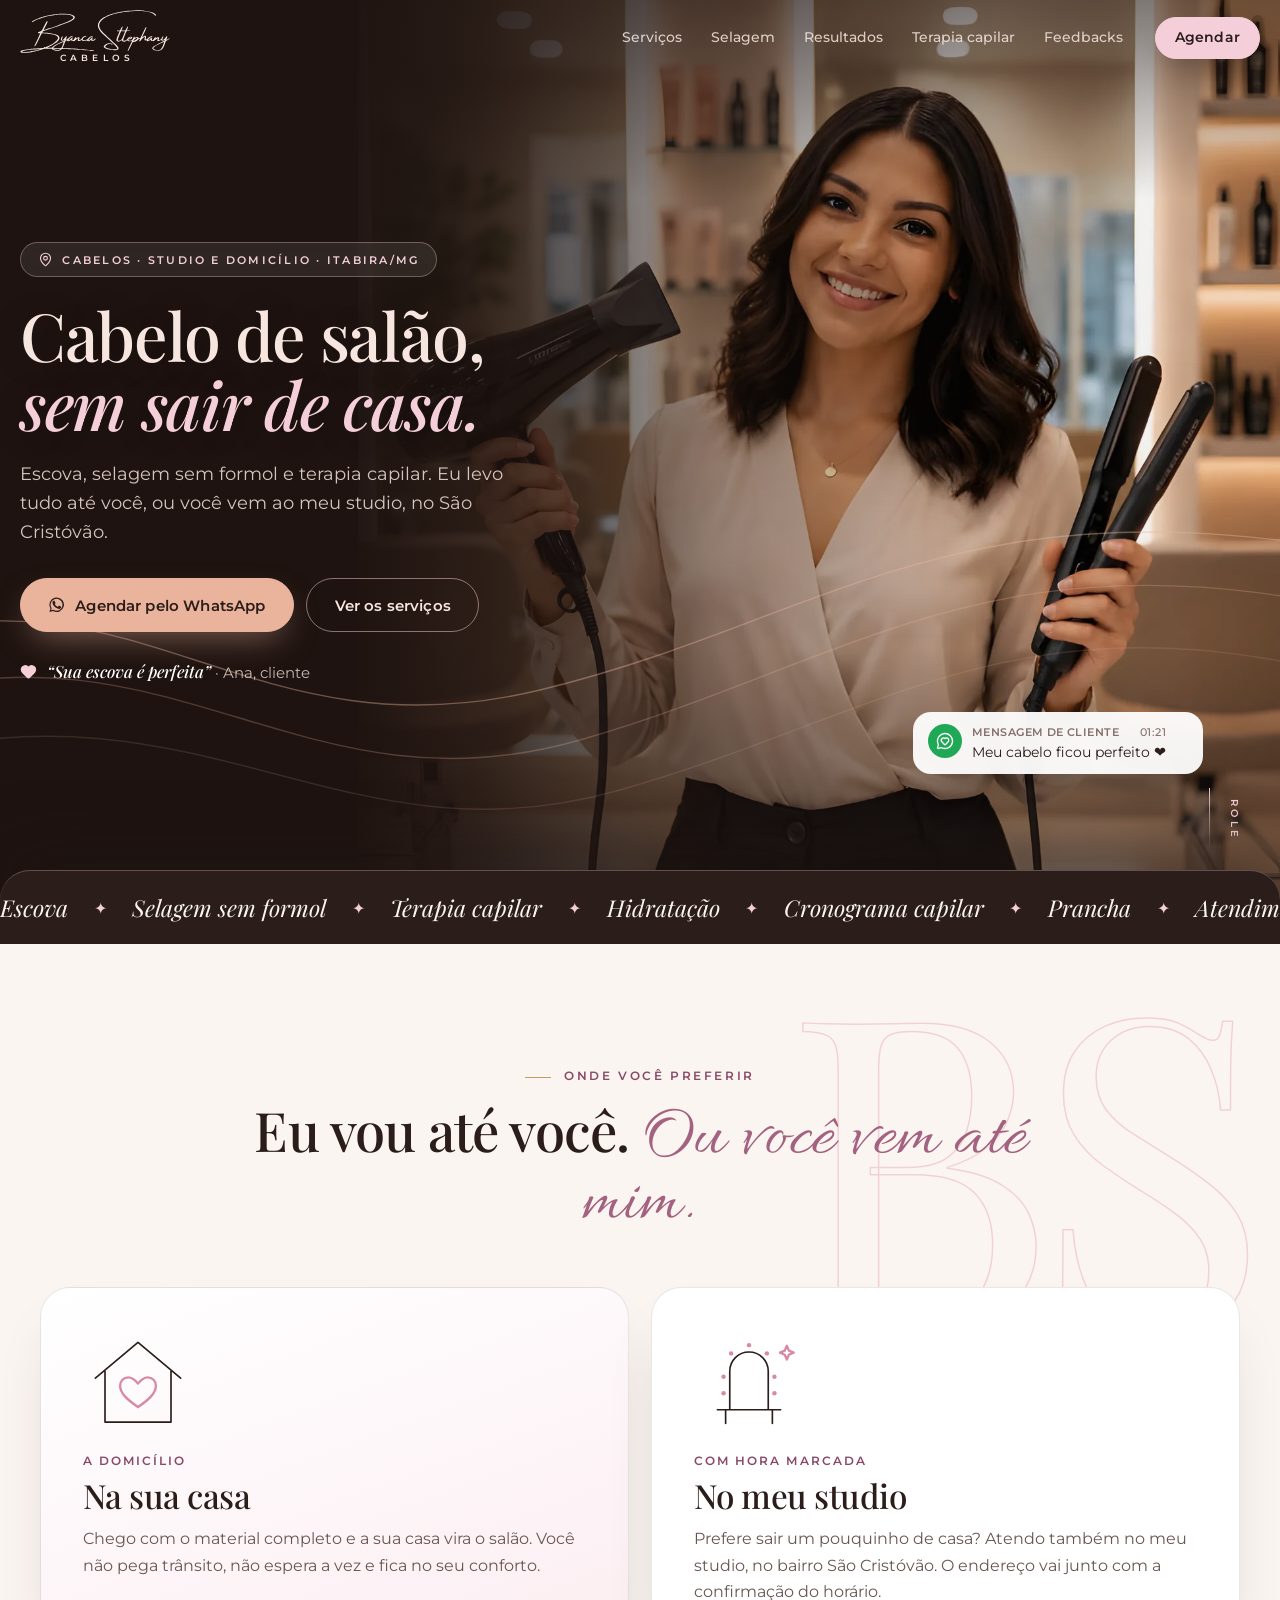
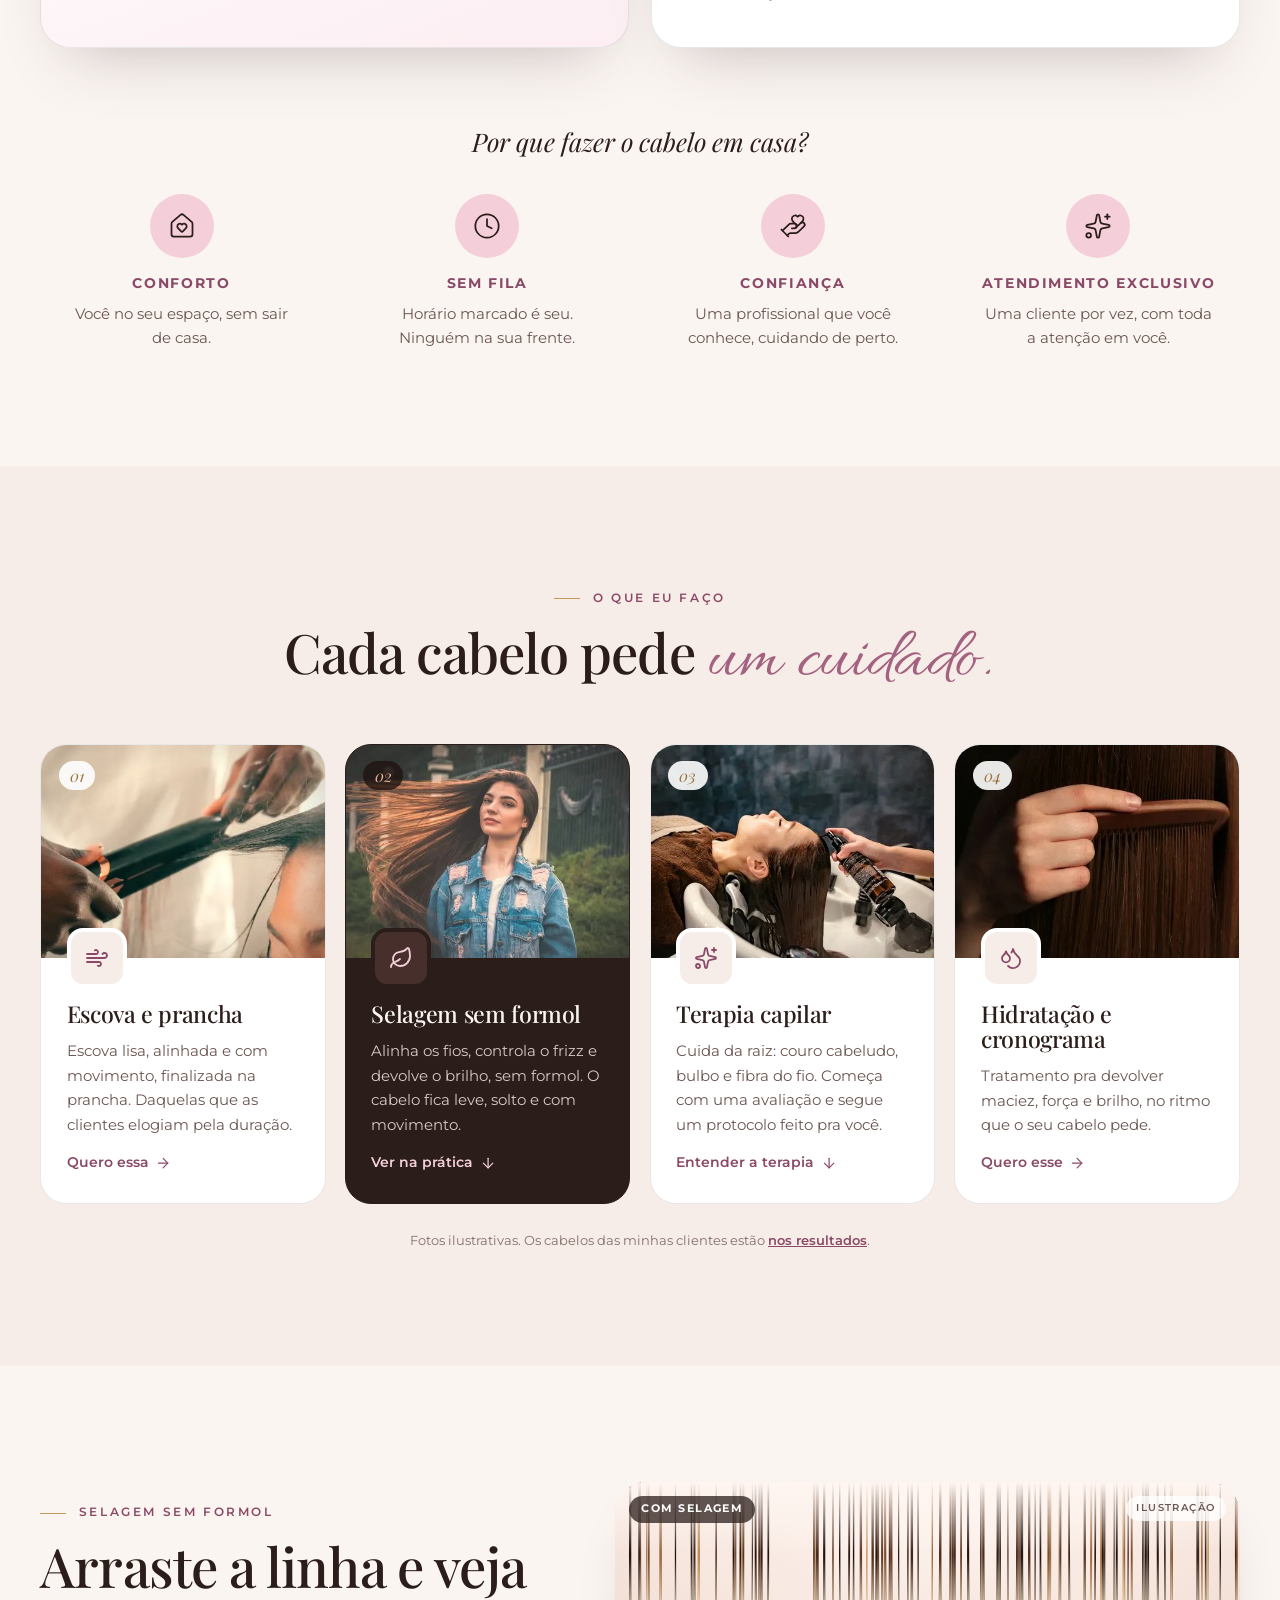
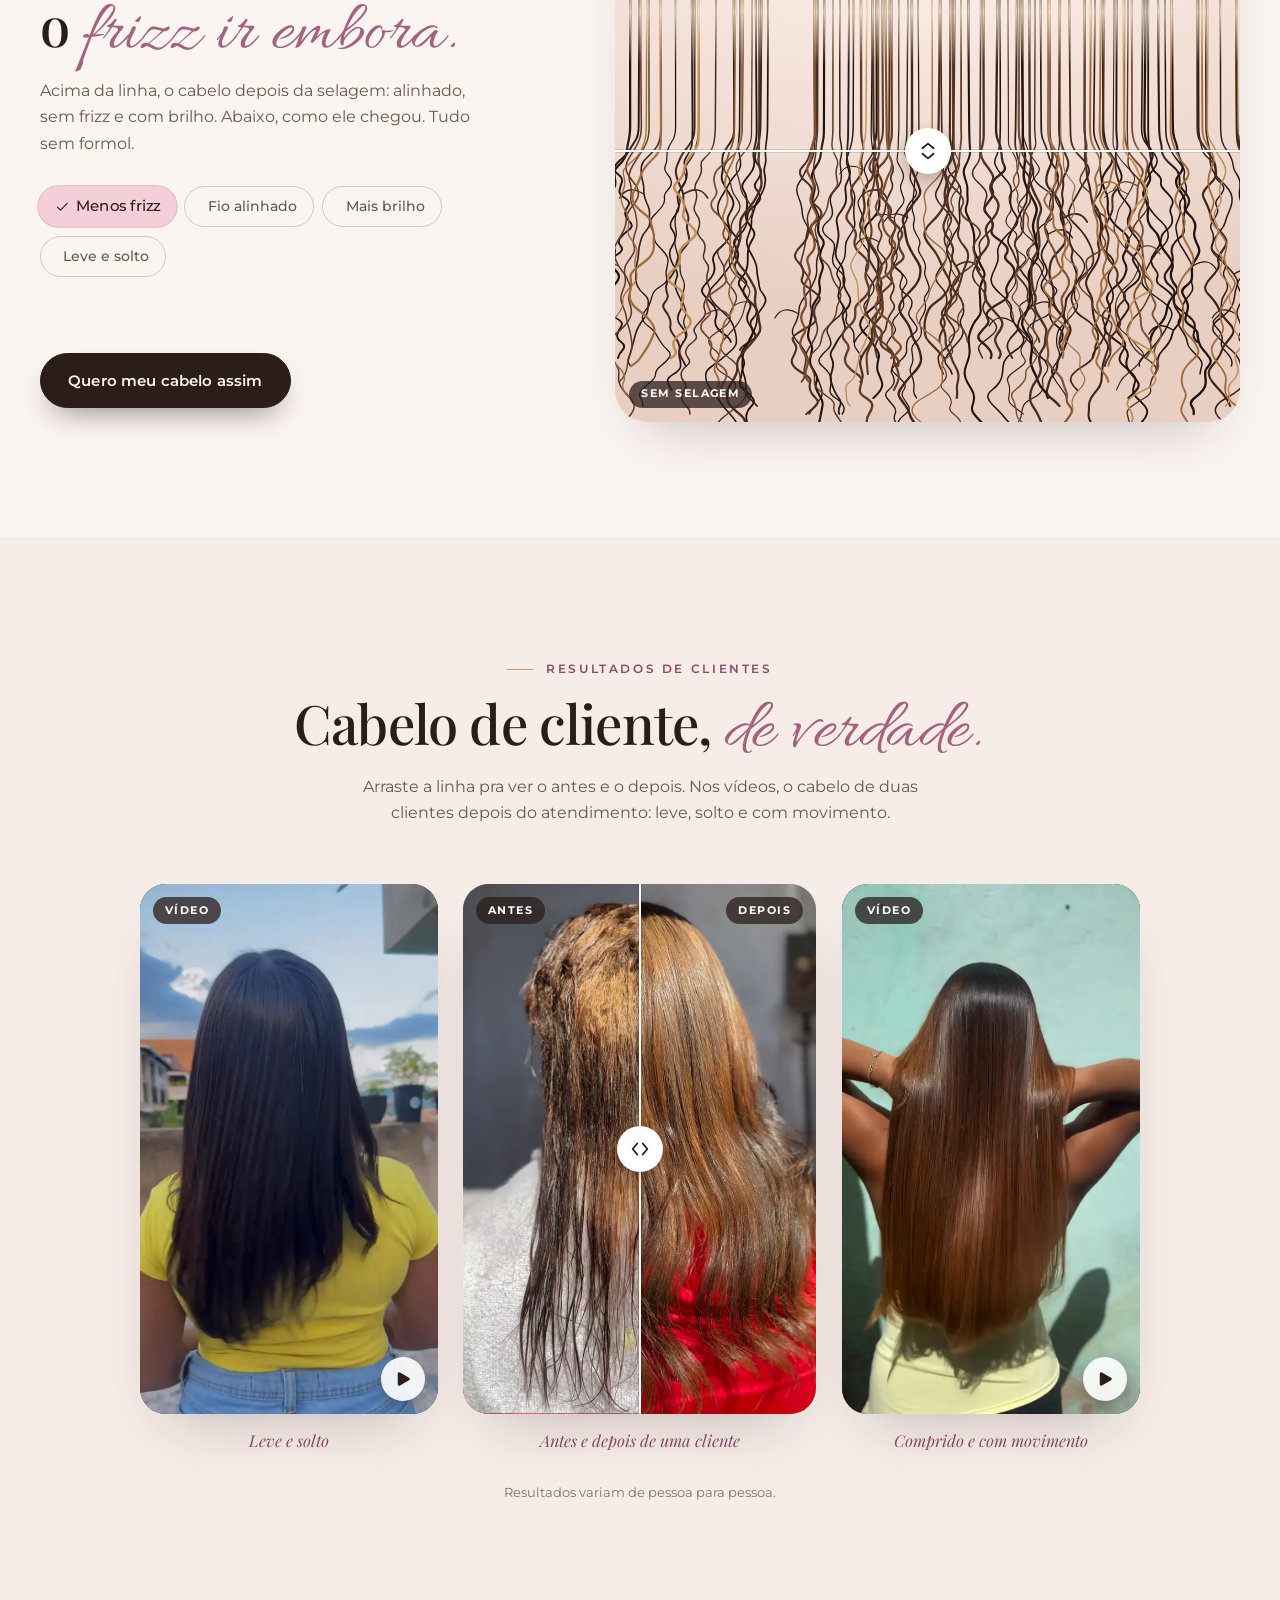
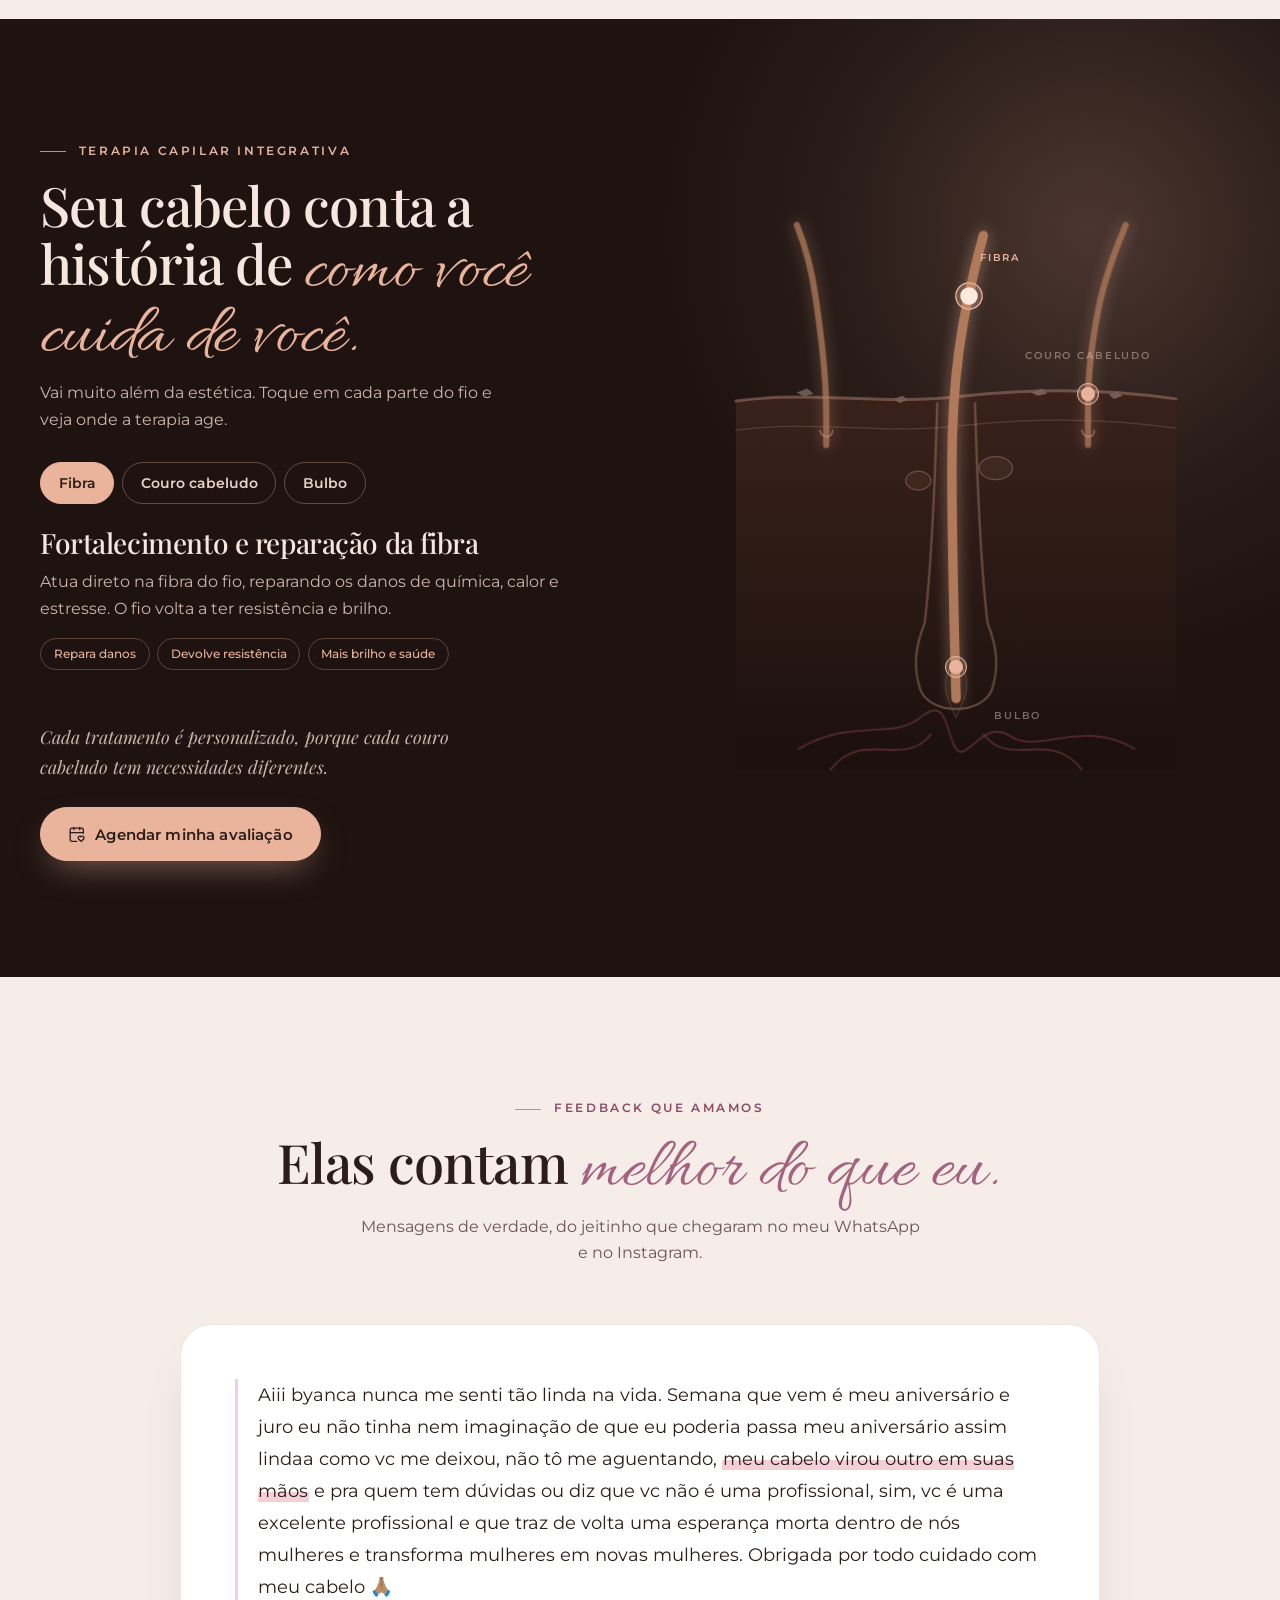
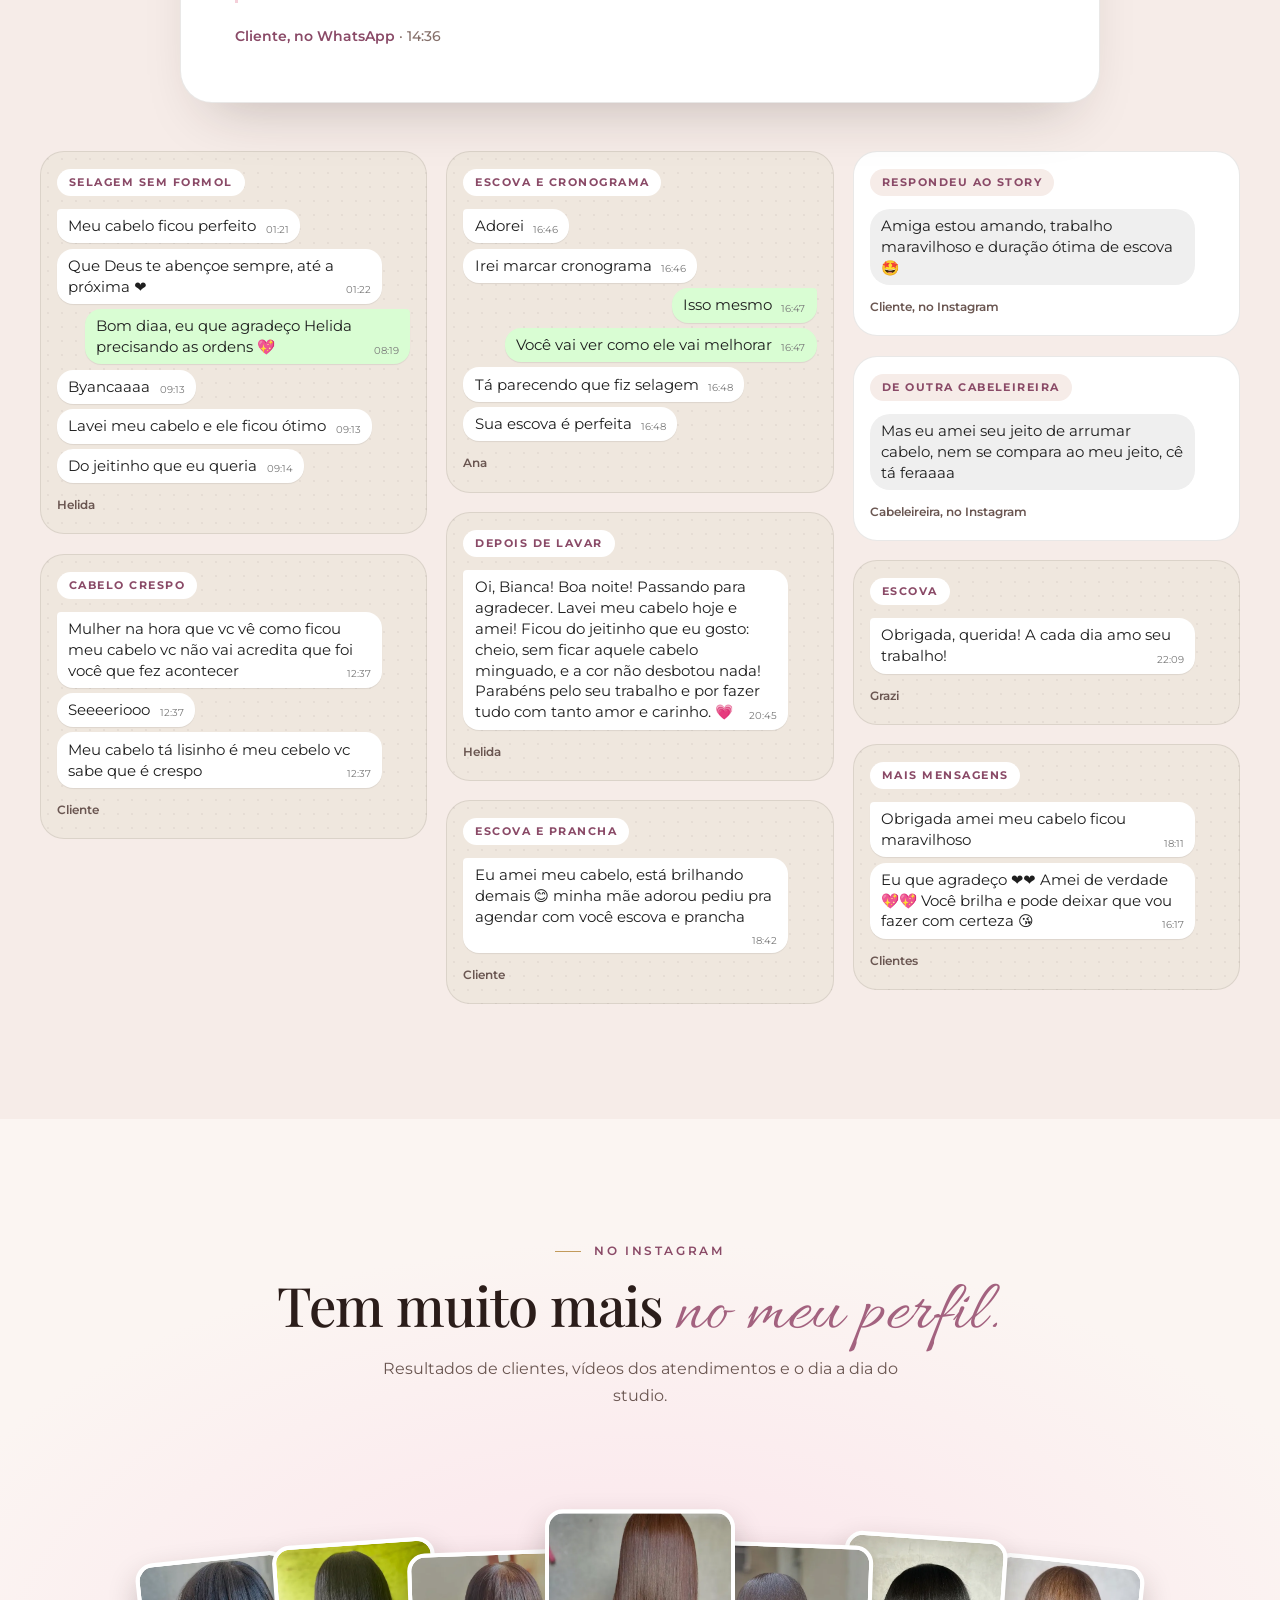
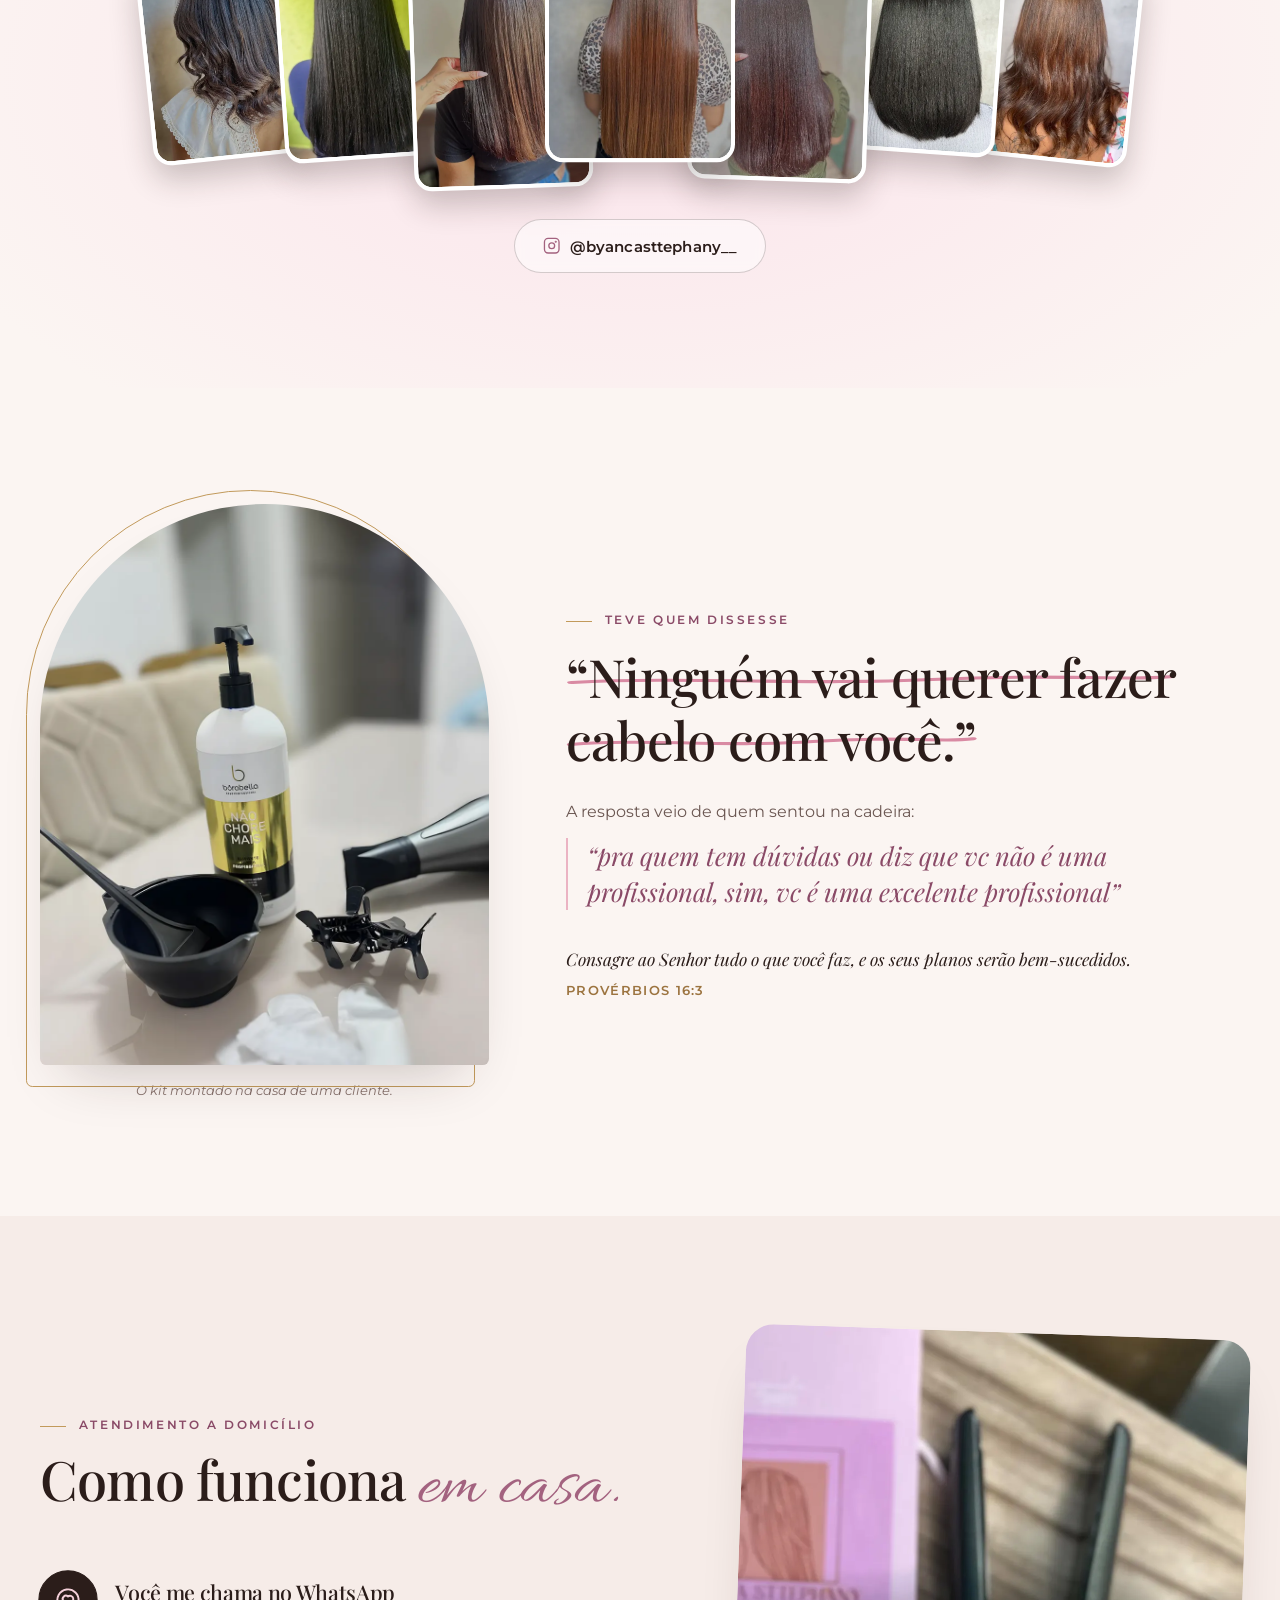
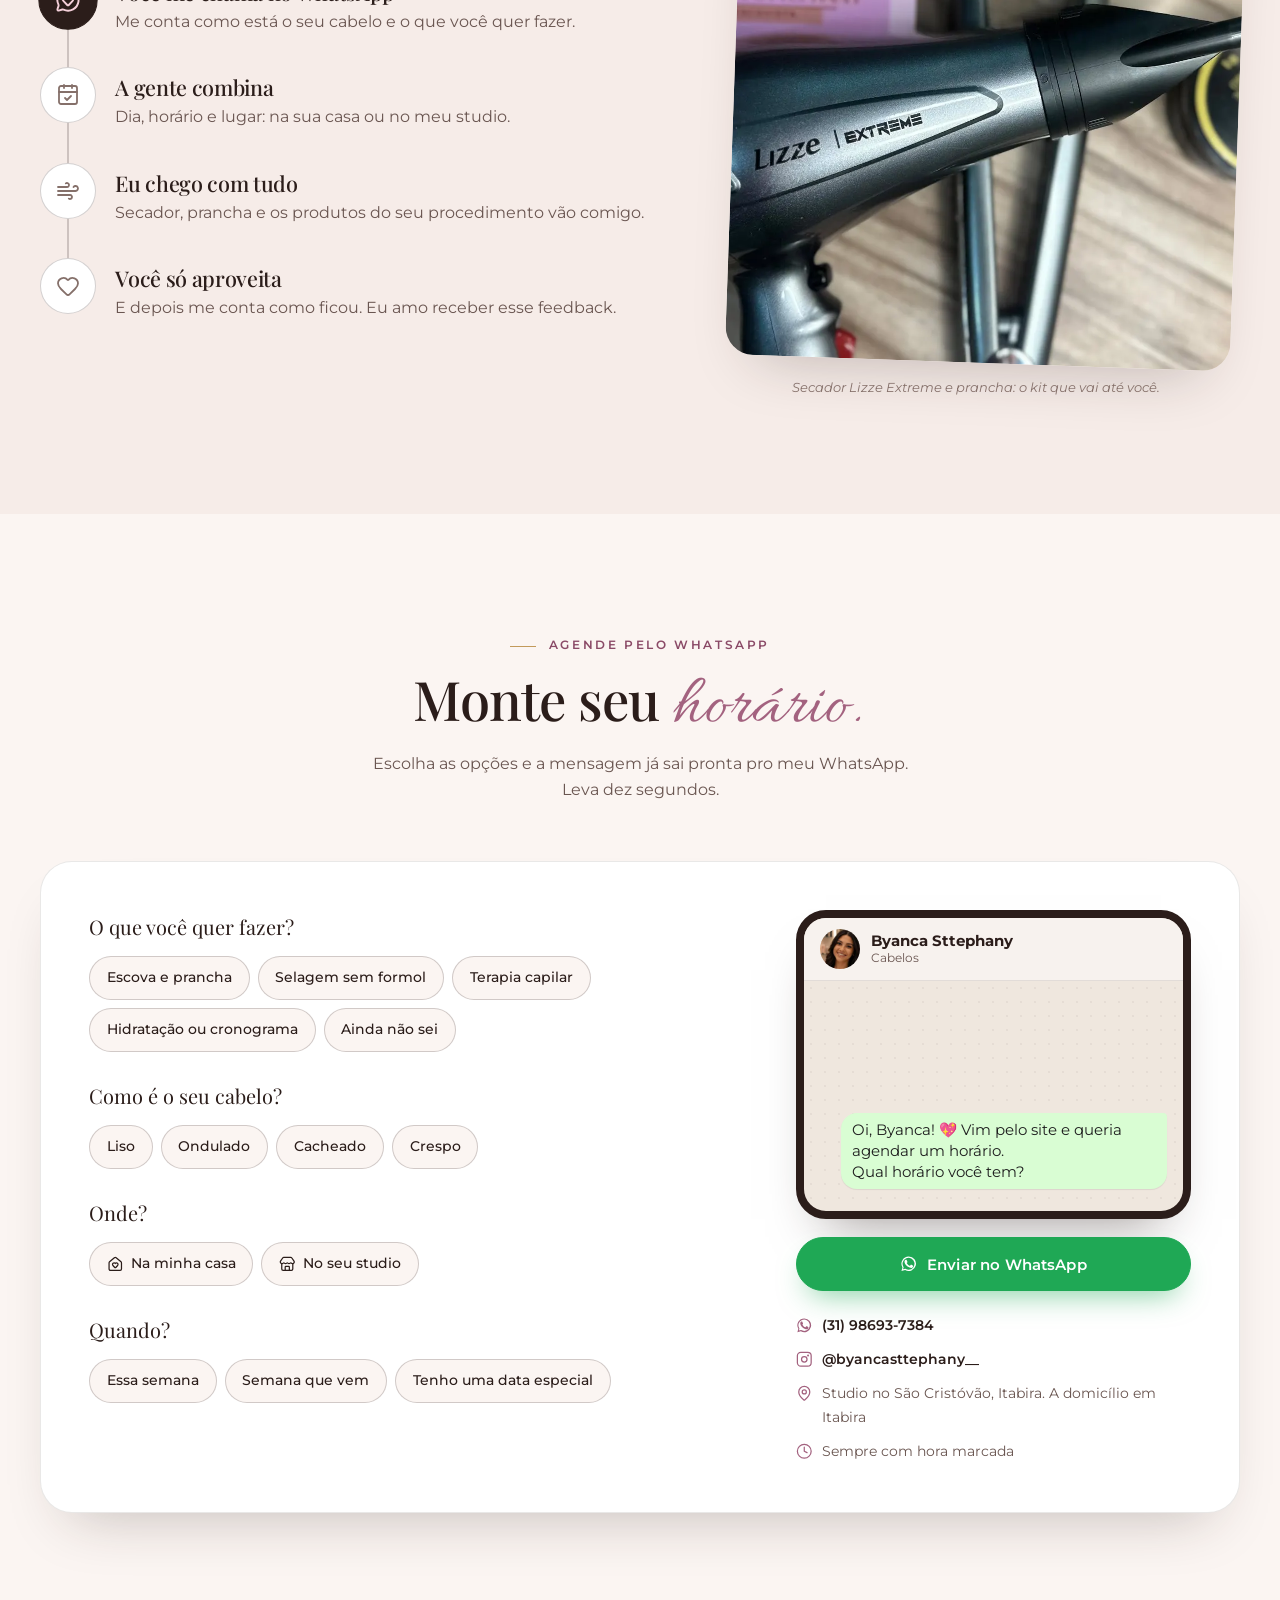
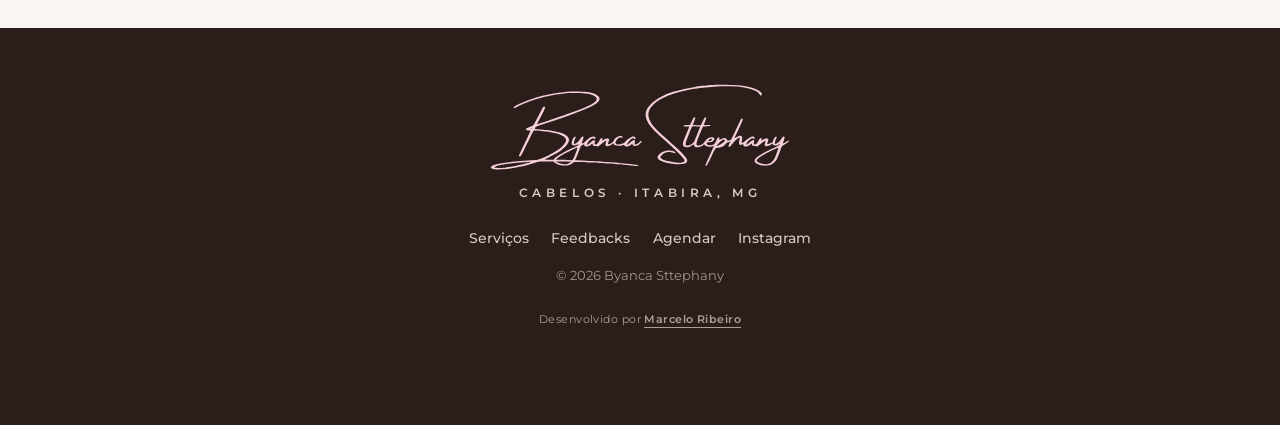
==== commit 1a371c82: "Byanca: fotos nos cards de serviço, resultados de clientes (antes e depois entre dois vídeos) e lequ" ====
--- a/index.html
+++ b/index.html
@@ -75,6 +75,8 @@
     <symbol id="i-calendar-heart" viewBox="0 0 24 24"><path d="M12.127 21H5a2 2 0 01-2-2V5a2 2 0 012-2h14a2 2 0 012 2v5.125" /><path d="M14.62 17.8A2.25 2.25 0 1118 14.836a2.25 2.25 0 113.38 2.966l-2.626 2.856a.998.998 0 01-1.507 0z" /><path d="M16 2v3" /><path d="M3 9h18" /><path d="M8 2v3" /></symbol>
     <symbol id="i-zap" viewBox="0 0 24 24"><path fill="currentColor" stroke="none" d="M17.5 14.4c-.3-.2-1.7-.9-2-1-.3-.1-.5-.2-.7.1s-.8 1-.9 1.2c-.2.2-.3.2-.6.1-.3-.2-1.2-.5-2.3-1.4-.9-.8-1.4-1.7-1.6-2-.2-.3 0-.5.1-.6.1-.1.3-.3.4-.5.1-.2.2-.3.3-.5 0-.2 0-.4 0-.5 0-.2-.7-1.6-.9-2.2-.2-.5-.5-.5-.7-.5h-.6c-.2 0-.5.1-.8.4-.3.3-1 1-1 2.5s1.1 2.9 1.2 3.1c.1.2 2.1 3.2 5 4.4.7.3 1.2.5 1.7.6.7.2 1.3.2 1.8.1.6-.1 1.7-.7 1.9-1.4.2-.7.2-1.2.2-1.4-.1-.1-.3-.2-.6-.3ZM12 2a10 10 0 0 0-8.6 15.1L2 22l5-1.3A10 10 0 1 0 12 2Zm0 18.2c-1.6 0-3.2-.4-4.5-1.2l-.3-.2-3 .8.8-2.9-.2-.3A8.2 8.2 0 1 1 12 20.2Z"/></symbol>
     <symbol id="i-instagram" viewBox="0 0 24 24"><rect x="2" y="2" width="20" height="20" rx="5"/><circle cx="12" cy="12" r="4"/><circle cx="17.5" cy="6.5" r=".6" fill="currentColor"/></symbol>
+    <symbol id="i-play" viewBox="0 0 24 24"><path d="M5 5a2 2 0 0 1 3.008-1.728l11.997 6.998a2 2 0 0 1 .003 3.458l-12 7A2 2 0 0 1 5 19z"/></symbol>
+    <symbol id="i-pause" viewBox="0 0 24 24"><rect x="14" y="3" width="5" height="18" rx="1"/><rect x="5" y="3" width="5" height="18" rx="1"/></symbol>
   </defs>
 </svg>
 
@@ -110,6 +112,7 @@
     <nav class="menu" aria-label="Principal">
       <a href="#servicos">Serviços</a>
       <a href="#selagem">Selagem</a>
+      <a href="#resultados">Resultados</a>
       <a href="#terapia">Terapia capilar</a>
       <a href="#feedbacks">Feedbacks</a>
     </nav>
@@ -217,8 +220,13 @@
       <p class="kicker">O que eu faço</p>
       <h2 id="servicos-titulo">Cada cabelo pede <span class="script">um cuidado.</span></h2>
     </header>
+    <!-- As fotos dos cards são de banco de imagem (Unsplash, licença livre),
+         pedido do Marcelo em 16/10/2026: ilustram o serviço e NÃO são clientes
+         dela. Por isso a nota "Fotos ilustrativas" embaixo da grade, que manda
+         pros resultados de verdade. Fontes em Fotos e Imagens/unsplash/FONTES.md -->
     <div class="servicos__grade">
       <article class="servico">
+        <div class="servico__foto"><img src="assets/img/servico-escova-480.webp" srcset="assets/img/servico-escova-480.webp 480w, assets/img/servico-escova-800.webp 800w" sizes="(max-width: 560px) 92vw, (max-width: 1080px) 46vw, 290px" width="480" height="360" loading="lazy" decoding="async" alt="Prancha alisando uma mecha de cabelo escuro"></div>
         <span class="servico__num">01</span>
         <span class="servico__ico"><svg class="ico"><use href="#i-wind"/></svg></span>
         <h3>Escova e prancha</h3>
@@ -226,6 +234,7 @@
         <a class="servico__link" href="#agendar" data-servico="escova">Quero essa <svg class="ico"><use href="#i-arrow-right"/></svg></a>
       </article>
       <article class="servico servico--destaque">
+        <div class="servico__foto"><img src="assets/img/servico-selagem-480.webp" srcset="assets/img/servico-selagem-480.webp 480w, assets/img/servico-selagem-800.webp 800w" sizes="(max-width: 560px) 92vw, (max-width: 1080px) 46vw, 290px" width="480" height="360" loading="lazy" decoding="async" alt="Mulher com o cabelo comprido, liso e solto balançando ao vento"></div>
         <span class="servico__num">02</span>
         <span class="servico__ico"><svg class="ico"><use href="#i-leaf"/></svg></span>
         <h3>Selagem sem formol</h3>
@@ -233,6 +242,7 @@
         <a class="servico__link" href="#selagem">Ver na prática <svg class="ico"><use href="#i-arrow-down"/></svg></a>
       </article>
       <article class="servico">
+        <div class="servico__foto"><img src="assets/img/servico-terapia-480.webp" srcset="assets/img/servico-terapia-480.webp 480w, assets/img/servico-terapia-800.webp 800w" sizes="(max-width: 560px) 92vw, (max-width: 1080px) 46vw, 290px" width="480" height="360" loading="lazy" decoding="async" alt="Cliente deitada no lavatório enquanto um produto é aplicado na raiz do cabelo"></div>
         <span class="servico__num">03</span>
         <span class="servico__ico"><svg class="ico"><use href="#i-sparkles"/></svg></span>
         <h3>Terapia capilar</h3>
@@ -240,6 +250,7 @@
         <a class="servico__link" href="#terapia">Entender a terapia <svg class="ico"><use href="#i-arrow-down"/></svg></a>
       </article>
       <article class="servico">
+        <div class="servico__foto"><img src="assets/img/servico-hidratacao-480.webp" srcset="assets/img/servico-hidratacao-480.webp 480w, assets/img/servico-hidratacao-800.webp 800w" sizes="(max-width: 560px) 92vw, (max-width: 1080px) 46vw, 290px" width="480" height="360" loading="lazy" decoding="async" alt="Mão passando um pente de madeira num cabelo comprido e macio"></div>
         <span class="servico__num">04</span>
         <span class="servico__ico"><svg class="ico"><use href="#i-droplets"/></svg></span>
         <h3>Hidratação e cronograma</h3>
@@ -247,6 +258,7 @@
         <a class="servico__link" href="#agendar" data-servico="tratamento">Quero esse <svg class="ico"><use href="#i-arrow-right"/></svg></a>
       </article>
     </div>
+    <p class="servicos__nota">Fotos ilustrativas. Os cabelos das minhas clientes estão <a href="#resultados">nos resultados</a>.</p>
   </div>
 </section>
 
@@ -284,6 +296,70 @@
         <span class="prancha__alca"><svg viewBox="0 0 24 24" aria-hidden="true"><path d="M6 9l6-5 6 5M6 15l6 5 6-5"/></svg></span>
       </div>
     </div>
+  </div>
+</section>
+
+<!-- ============================ RESULTADOS: antes e depois e vídeos ============================
+     Tudo aqui é de cliente dela, tirado do perfil (16/10/2026). O par é do reel
+     "Talvez você precise de mim" e segue o molde templates/componentes/antes-depois.html:
+     um range invisível por cima do quadro (dedo, mouse e teclado), a foto de BAIXO é
+     a de depois. Alinhado pela cabeça no preparar-resultados.js; as figurinhas do reel
+     saíram, todas estavam na parede, e o cabelo não foi retocado.
+     Os dois vídeos são reels de cliente balançando o cabelo: sem som, tocam só
+     enquanto aparecem na tela e têm botão de pausa. Com "reduzir movimento" ficam na
+     capa até alguém apertar o play. A frase "Resultados variam" fica (regra do molde). -->
+<section class="resultados secao" id="resultados" aria-labelledby="resultados-titulo">
+  <div class="wrap">
+    <header class="cabeca">
+      <p class="kicker">Resultados de clientes</p>
+      <h2 id="resultados-titulo">Cabelo de cliente, <span class="script">de verdade.</span></h2>
+      <p class="cabeca__sub">Arraste a linha pra ver o antes e o depois. Nos vídeos, o cabelo de duas clientes depois do atendimento: leve, solto e com movimento.</p>
+    </header>
+
+    <div class="resultados__grade">
+      <figure class="ad" data-ad>
+        <div class="ad__quadro">
+          <img class="ad__img" src="assets/img/ad-depois.webp" width="640" height="960" loading="lazy" decoding="async" alt="Depois: o mesmo cabelo seco, alinhado, com brilho e as pontas onduladas">
+          <div class="ad__corte">
+            <img class="ad__img" src="assets/img/ad-antes.webp" width="640" height="960" loading="lazy" decoding="async" alt="Antes: cabelo molhado, com frizz na raiz e as pontas finas e ralas">
+          </div>
+          <span class="ad__selo ad__selo--d" data-selo-d>Depois</span>
+          <span class="ad__selo ad__selo--a" data-selo-a>Antes</span>
+          <!-- o range vem ANTES da linha: é o "+" do CSS que acende a alça no foco do teclado -->
+          <input class="ad__range" type="range" min="0" max="100" step="0.1" value="50" aria-label="Comparar o antes e o depois: arraste, ou use as setas do teclado">
+          <div class="ad__linha" aria-hidden="true">
+            <span class="ad__alca"><svg viewBox="0 0 24 24" aria-hidden="true"><path d="M9 6 4 12l5 6M15 6l5 6-5 6"/></svg></span>
+          </div>
+        </div>
+        <figcaption class="resultados__legenda">Antes e depois de uma cliente</figcaption>
+      </figure>
+
+      <figure class="reel" data-reel>
+        <div class="reel__quadro">
+          <video class="reel__video" src="assets/video/leveza-1.mp4" poster="assets/img/leveza-1.webp" width="540" height="960" muted loop playsinline preload="none" aria-label="Vídeo: cliente de costas balançando o cabelo escuro, liso e solto"></video>
+          <span class="ad__selo reel__selo">Vídeo</span>
+          <button class="reel__botao" type="button" aria-label="Tocar o vídeo" data-reel-botao>
+            <svg class="ico reel__play"><use href="#i-play"/></svg>
+            <svg class="ico reel__pausa"><use href="#i-pause"/></svg>
+          </button>
+        </div>
+        <figcaption class="resultados__legenda">Leve e solto</figcaption>
+      </figure>
+
+      <figure class="reel" data-reel>
+        <div class="reel__quadro">
+          <video class="reel__video" src="assets/video/leveza-2.mp4" poster="assets/img/leveza-2.webp" width="540" height="960" muted loop playsinline preload="none" aria-label="Vídeo: cliente de costas balançando o cabelo comprido, liso e acobreado"></video>
+          <span class="ad__selo reel__selo">Vídeo</span>
+          <button class="reel__botao" type="button" aria-label="Tocar o vídeo" data-reel-botao>
+            <svg class="ico reel__play"><use href="#i-play"/></svg>
+            <svg class="ico reel__pausa"><use href="#i-pause"/></svg>
+          </button>
+        </div>
+        <figcaption class="resultados__legenda">Comprido e com movimento</figcaption>
+      </figure>
+    </div>
+
+    <p class="resultados__aviso">Resultados variam de pessoa para pessoa.</p>
   </div>
 </section>
 
@@ -493,6 +569,38 @@
   </div>
 </section>
 
+<!-- ============================ INSTAGRAM: leque ============================
+     Mesmo componente do Caldas Coelho, Rancho Canaã, GeP e Realce: prints de
+     resultado do perfil dela em leque, que abrem quando a seção aparece. Sete no
+     computador; abaixo de 1040 px os das pontas (--ponta) somem e ficam cinco. No
+     celular o leque só encolhe, nunca vira carrossel. Trocar um print é
+     sobrescrever o .webp de mesmo nome (preparar-resultados.js) e ajustar o alt. -->
+<section class="insta secao" id="instagram" aria-labelledby="insta-titulo">
+  <div class="wrap">
+    <header class="cabeca">
+      <p class="kicker">No Instagram</p>
+      <h2 id="insta-titulo">Tem muito mais <span class="script">no meu perfil.</span></h2>
+      <p class="cabeca__sub">Resultados de clientes, vídeos dos atendimentos e o dia a dia do studio.</p>
+    </header>
+
+    <div class="insta__leque" data-leque>
+      <a class="insta__item insta__item--ponta" style="--i:-3;--dy:26;--r:-6deg;--n:.8;z-index:5" href="https://www.instagram.com/byancasttephany__/" target="_blank" rel="noopener"><img src="assets/img/insta-cliente-7.webp" alt="Resultado de cliente no Instagram: cabelo castanho na altura dos ombros, com ondas nas pontas" width="540" height="720" loading="lazy" decoding="async"></a>
+      <a class="insta__item" style="--i:-2;--dy:18;--r:-4deg;--n:.86;z-index:10" href="https://www.instagram.com/byancasttephany__/" target="_blank" rel="noopener"><img src="assets/img/insta-cliente-2.webp" alt="Resultado de cliente no Instagram: cabelo preto comprido, liso e com brilho" width="540" height="720" loading="lazy" decoding="async"></a>
+      <a class="insta__item" style="--i:-1;--dy:38;--r:-2deg;--n:.94;z-index:20" href="https://www.instagram.com/byancasttephany__/" target="_blank" rel="noopener"><img src="assets/img/insta-cliente-6.webp" alt="Resultado de cliente no Instagram: uma mão segurando um cabelo castanho liso, com mechas" width="540" height="720" loading="lazy" decoding="async"></a>
+      <a class="insta__item" style="--i:0;--dy:4;--r:0deg;--n:1;z-index:40" href="https://www.instagram.com/byancasttephany__/" target="_blank" rel="noopener"><img src="assets/img/insta-cliente-8.webp" alt="Resultado de cliente no Instagram: cabelo acobreado bem comprido, liso e brilhante" width="540" height="720" loading="lazy" decoding="async"></a>
+      <a class="insta__item" style="--i:1;--dy:30;--r:2deg;--n:.94;z-index:20" href="https://www.instagram.com/byancasttephany__/" target="_blank" rel="noopener"><img src="assets/img/insta-cliente-1.webp" alt="Resultado de cliente no Instagram: uma mão segurando um cabelo castanho escuro, liso e alinhado" width="540" height="720" loading="lazy" decoding="async"></a>
+      <a class="insta__item" style="--i:2;--dy:12;--r:4deg;--n:.86;z-index:10" href="https://www.instagram.com/byancasttephany__/" target="_blank" rel="noopener"><img src="assets/img/insta-cliente-4.webp" alt="Resultado de cliente no Instagram: corte reto na altura dos ombros, preto e liso" width="540" height="720" loading="lazy" decoding="async"></a>
+      <a class="insta__item insta__item--ponta" style="--i:3;--dy:28;--r:6deg;--n:.8;z-index:5" href="https://www.instagram.com/byancasttephany__/" target="_blank" rel="noopener"><img src="assets/img/insta-cliente-3.webp" alt="Resultado de cliente no Instagram: cabelo castanho iluminado, com cachos largos nas pontas" width="540" height="720" loading="lazy" decoding="async"></a>
+    </div>
+
+    <div class="insta__cta">
+      <a class="btn btn--vazado" href="https://www.instagram.com/byancasttephany__/" target="_blank" rel="noopener">
+        <svg class="ico"><use href="#i-instagram"/></svg> @byancasttephany__
+      </a>
+    </div>
+  </div>
+</section>
+
 <!-- ============================ HISTÓRIA ============================
      A frase do reel dela, riscada quando entra na tela (o texto continua
      legível antes e depois do risco). -->
--- a/assets/css/site.css
+++ b/assets/css/site.css
@@ -85,6 +85,7 @@
 .btn .ico { color: var(--rosa); }
 .btn--vazado { background: rgba(255, 255, 255, .5); color: var(--cafe); border-color: var(--linha-forte); box-shadow: none; backdrop-filter: blur(6px); }
 .btn--vazado:hover, .btn--vazado:focus-visible { background: var(--branco); box-shadow: 0 0 0 3px rgba(244, 207, 217, .55); }
+.btn--vazado .ico { color: var(--malva); }
 .btn--claro { background: var(--rosa-ouro); border-color: var(--rosa-ouro); color: var(--cafe); box-shadow: 0 14px 34px -12px rgba(233, 179, 156, .55); }
 .btn--claro .ico { color: var(--cafe); }
 .btn--claro:hover, .btn--claro:focus-visible { border-color: #FFE3D6; box-shadow: 0 18px 40px -12px rgba(233, 179, 156, .7), 0 0 0 3px rgba(233, 179, 156, .3); }
@@ -319,6 +320,18 @@
 .servico--destaque p { color: #D9C9C4; }
 .servico--destaque .servico__link { color: var(--rosa); }
 .servico--destaque .servico__num { color: var(--rosa-ouro); }
+/* foto no topo do card, sangrando até a borda; o número vira selo em cima dela e
+   o ícone fica metade na foto, metade no card (a borda branca recorta) */
+.servico { overflow: hidden; }
+.servico__foto { margin: -1.8rem -1.6rem 0; aspect-ratio: 4 / 3; overflow: hidden; background: var(--fundo-2); }
+.servico__foto img { width: 100%; height: 100%; object-fit: cover; transition: scale .7s cubic-bezier(.2, .8, .2, 1); }
+.servico:hover .servico__foto img { scale: 1.05; }
+.servico__num { position: absolute; top: 1rem; left: 1.1rem; z-index: 1; padding: .1rem .7rem; border-radius: 999px; background: rgba(255, 255, 255, .9); line-height: 1.6; }
+.servico__ico { position: relative; z-index: 1; width: 60px; height: 60px; margin-top: calc(-30px - .8rem); border: 4px solid var(--branco); }
+.servico--destaque .servico__num { background: rgba(30, 19, 16, .78); }
+.servico--destaque .servico__ico { background: #47302B; border-color: var(--cafe); }
+.servicos__nota { margin-top: 1.6rem; text-align: center; font-size: .82rem; color: var(--texto-3); }
+.servicos__nota a { color: var(--malva-esc); font-weight: 600; }
 
 /* ------------------------------ selagem (prancha) ------------------------------ */
 .selagem__wrap { display: grid; grid-template-columns: minmax(0, .9fr) minmax(0, 1.1fr); gap: clamp(2rem, 5vw, 4.5rem); align-items: center; }
@@ -374,6 +387,64 @@
 .prancha__selo--d { top: 14px; }
 .prancha__selo--a { bottom: 14px; }
 .prancha__etq { position: absolute; right: 14px; top: 14px; z-index: 2; padding: .25rem .65rem; border-radius: 999px; background: rgba(255, 255, 255, .75); font-size: .64rem; font-weight: 600; letter-spacing: .14em; text-transform: uppercase; color: var(--texto-2); }
+
+/* ------------------------------ resultados ------------------------------
+   O quadro do antes e depois (2:3) e os dois vídeos (9:16) ficam da mesma
+   altura: 1.185fr é 16/9 dividido por 3/2. Molde do quadro em
+   templates/componentes/antes-depois.html.
+   O antes e depois fica no MEIO (pedido dele, 16/10/2026), mas continua primeiro
+   no HTML: a coluna 2 vem do CSS e os vídeos caem sozinhos na 1 e na 3. Assim o
+   celular, que põe o quadro em cima e os vídeos embaixo, não precisa de order. */
+.resultados { background-color: var(--fundo-2); }
+.resultados__grade {
+  display: grid; grid-template-columns: minmax(0, 1fr) minmax(0, 1.185fr) minmax(0, 1fr);
+  gap: clamp(1rem, 2.2vw, 1.6rem); max-width: 1000px; margin-inline: auto; align-items: start;
+}
+.resultados__grade .ad { grid-column: 2; grid-row: 1; }
+.resultados__legenda { margin-top: .8rem; text-align: center; font-family: var(--serif); font-style: italic; font-size: 1.02rem; color: var(--malva-esc); }
+.resultados__aviso { margin-top: 1.8rem; text-align: center; font-size: .8rem; color: var(--texto-3); }
+
+.ad { margin: 0; }
+.ad__quadro { --p: 50%; position: relative; overflow: hidden; border-radius: 26px; aspect-ratio: 2 / 3; background: #CDBFBA; contain: paint; box-shadow: var(--sombra); }
+.ad__img { position: absolute; inset: 0; width: 100%; height: 100%; object-fit: cover; user-select: none; -webkit-user-drag: none; }
+/* a camada de cima é cortada pela direita: inset() mede o quanto se esconde */
+.ad__corte { position: absolute; inset: 0; clip-path: inset(0 calc(100% - var(--p)) 0 0); }
+.ad__linha { position: absolute; top: 0; bottom: 0; left: var(--p); width: 2px; margin-left: -1px; background: #fff; box-shadow: 0 0 0 1px rgba(43, 29, 26, .18); pointer-events: none; }
+.ad__alca {
+  position: absolute; top: 50%; left: 50%; translate: -50% -50%; display: grid; place-items: center;
+  width: 46px; height: 46px; border-radius: 50%; background: #fff; color: var(--cafe);
+  box-shadow: 0 6px 16px rgba(43, 29, 26, .3); transition: scale .18s ease, box-shadow .18s ease;
+}
+.ad__alca svg { width: 22px; height: 22px; fill: none; stroke: currentColor; stroke-width: 2; stroke-linecap: round; stroke-linejoin: round; }
+.ad__selo {
+  position: absolute; top: .8rem; z-index: 1; padding: .3rem .75rem; border-radius: 999px;
+  background: rgba(43, 29, 26, .74); color: #fff; font-size: .66rem; font-weight: 700; letter-spacing: .14em; text-transform: uppercase;
+  pointer-events: none; transition: opacity .2s ease;
+}
+.ad__selo--a { left: .8rem; }
+.ad__selo--d { right: .8rem; }
+/* o controle: um range de verdade, invisível, cobrindo o quadro. pan-y deixa o
+   dedo rolar a página na vertical e mexer a cortina na horizontal */
+.ad__range { position: absolute; inset: 0; width: 100%; height: 100%; margin: 0; opacity: 0; cursor: ew-resize; -webkit-appearance: none; appearance: none; background: transparent; touch-action: pan-y; }
+.ad__range::-webkit-slider-thumb { -webkit-appearance: none; width: 56px; height: 100%; }
+.ad__range::-moz-range-thumb { width: 56px; height: 100%; border: 0; opacity: 0; }
+.ad__quadro:hover .ad__alca { scale: 1.06; }
+.ad__range:active + .ad__linha .ad__alca { scale: 1.12; }
+.ad__range:focus-visible + .ad__linha .ad__alca { box-shadow: 0 0 0 3px #fff, 0 0 0 6px var(--malva); }
+
+.reel { margin: 0; }
+.reel__quadro { position: relative; overflow: hidden; border-radius: 26px; aspect-ratio: 9 / 16; background: var(--cafe); box-shadow: var(--sombra); }
+.reel__video { position: absolute; inset: 0; width: 100%; height: 100%; object-fit: cover; }
+.reel__selo { left: .8rem; }
+.reel__botao {
+  position: absolute; right: .8rem; bottom: .8rem; z-index: 1; display: grid; place-items: center;
+  width: 44px; height: 44px; padding: 0; border: 0; border-radius: 50%; cursor: pointer;
+  background: rgba(255, 255, 255, .9); color: var(--cafe); box-shadow: 0 6px 16px rgba(43, 29, 26, .28); transition: scale .2s ease;
+}
+.reel__botao:hover { scale: 1.08; }
+.reel__botao .ico { width: 18px; height: 18px; fill: currentColor; stroke: none; }
+.reel__pausa, .reel.tocando .reel__play { display: none; }
+.reel.tocando .reel__pausa { display: block; }
 
 /* ------------------------------ terapia capilar ------------------------------ */
 .terapia { background-color: var(--escuro); color: var(--claro-esc); overflow: hidden; }
@@ -480,6 +551,37 @@
 .conversa__quem { margin-top: .75rem; font-size: .78rem; font-weight: 600; color: var(--texto-2); }
 .fb-dica { display: none; }
 @keyframes empurra { 50% { translate: 5px 0; } }
+
+/* ------------------------------ instagram (leque) ------------------------------
+   Mesmo componente do Caldas Coelho, Rancho Canaã, GeP e Realce. --passo (a
+   distância entre os cards), --card (largura de referência) e --dyf (escala do
+   desnível) governam o leque inteiro. O brilho rosa some nas bordas pra emendar
+   com a história, que vem embaixo no mesmo creme. */
+.insta { overflow: hidden; background-image: radial-gradient(60% 50% at 50% 64%, #FBE3EB 0%, rgba(251, 227, 235, 0) 100%); }
+.insta__leque { --passo: 140px; --card: 190px; --dyf: 1px; position: relative; z-index: 1; height: 330px; margin: 0 0 1rem; }
+.insta__item {
+  --x: calc(var(--i) * var(--passo));
+  --y: calc(var(--dy) * var(--dyf));
+  display: block; position: absolute; top: 50%; left: 50%;
+  width: calc(var(--card) * var(--n)); aspect-ratio: 3 / 4; overflow: hidden;
+  border: 4px solid #fff; border-radius: 18px; background: #fff;
+  box-shadow: 0 14px 30px rgba(43, 29, 26, .24);
+  transform: translate(calc(-50% + var(--x)), calc(-50% + var(--y))) rotate(var(--r));
+  transition: transform .35s cubic-bezier(.22, 1, .36, 1), box-shadow .35s ease;
+}
+.insta__item:hover, .insta__item:focus-visible {
+  transform: translate(calc(-50% + var(--x)), calc(-50% + var(--y) - 12px)) rotate(0deg) scale(1.06);
+  box-shadow: 0 20px 42px rgba(43, 29, 26, .32); z-index: 50 !important;
+}
+.insta__item img { width: 100%; height: 100%; object-fit: cover; border-radius: 14px; }
+.insta__item--entrando {
+  transform: translate(-50%, -50%) rotate(0deg) scale(.84); opacity: 0;
+  transition: transform .9s cubic-bezier(.16, 1, .3, 1), opacity .6s ease;
+}
+.insta__leque--visivel .insta__item--entrando {
+  transform: translate(calc(-50% + var(--x)), calc(-50% + var(--y))) rotate(var(--r)) scale(1); opacity: 1;
+}
+.insta__cta { position: relative; z-index: 1; display: flex; justify-content: center; margin-top: 1.4rem; }
 
 /* ------------------------------ história ------------------------------ */
 .historia__wrap { display: grid; grid-template-columns: minmax(0, .8fr) minmax(0, 1.2fr); gap: clamp(2rem, 6vw, 5rem); align-items: center; }
@@ -642,8 +744,33 @@
   .grupo__opcoes button { padding: .45rem .85rem; font-size: .86rem; }
 }
 
+/* resultados e leque: abaixo de 1040 px o leque fica com cinco; no celular o
+   antes e depois ocupa a largura e os dois vídeos vão lado a lado embaixo */
+@media (max-width: 1040px) {
+  .insta__item--ponta { display: none; }
+}
+@media (max-width: 760px) {
+  .resultados__grade { grid-template-columns: repeat(2, minmax(0, 1fr)); max-width: 480px; }
+  .resultados__grade .ad { grid-column: 1 / -1; grid-row: auto; }
+  .resultados__legenda { font-size: .95rem; }
+  .reel__quadro { border-radius: 20px; }
+  /* passo grande demais empurra os das pontas pra fora: conferir 360 px depois de mexer */
+  .insta__leque { --passo: 70px; --card: 138px; --dyf: .5px; height: 250px; margin-bottom: .5rem; }
+  .insta__item { border-width: 3px; border-radius: 13px; box-shadow: 0 8px 20px rgba(43, 29, 26, .22); }
+  .insta__item img { border-radius: 10px; }
+  /* sem hover em toque: levantar card com o dedo em cima não acontece */
+  .insta__item:hover {
+    transform: translate(calc(-50% + var(--x)), calc(-50% + var(--y))) rotate(var(--r));
+    box-shadow: 0 8px 20px rgba(43, 29, 26, .22);
+  }
+}
+@media (max-width: 400px) {
+  .insta__leque { --passo: 62px; --card: 122px; height: 225px; }
+}
+
 /* ------------------------------ reduzir movimento ------------------------------ */
 @media (prefers-reduced-motion: reduce) {
+  .servico__foto img { transition: none; }
   html { scroll-behavior: auto; }
   .js .abertura { display: none; }
   .js .hero__texto > *, .js .hero__msg, .hero__fundo img, .hero__rolar::after { animation: none; }
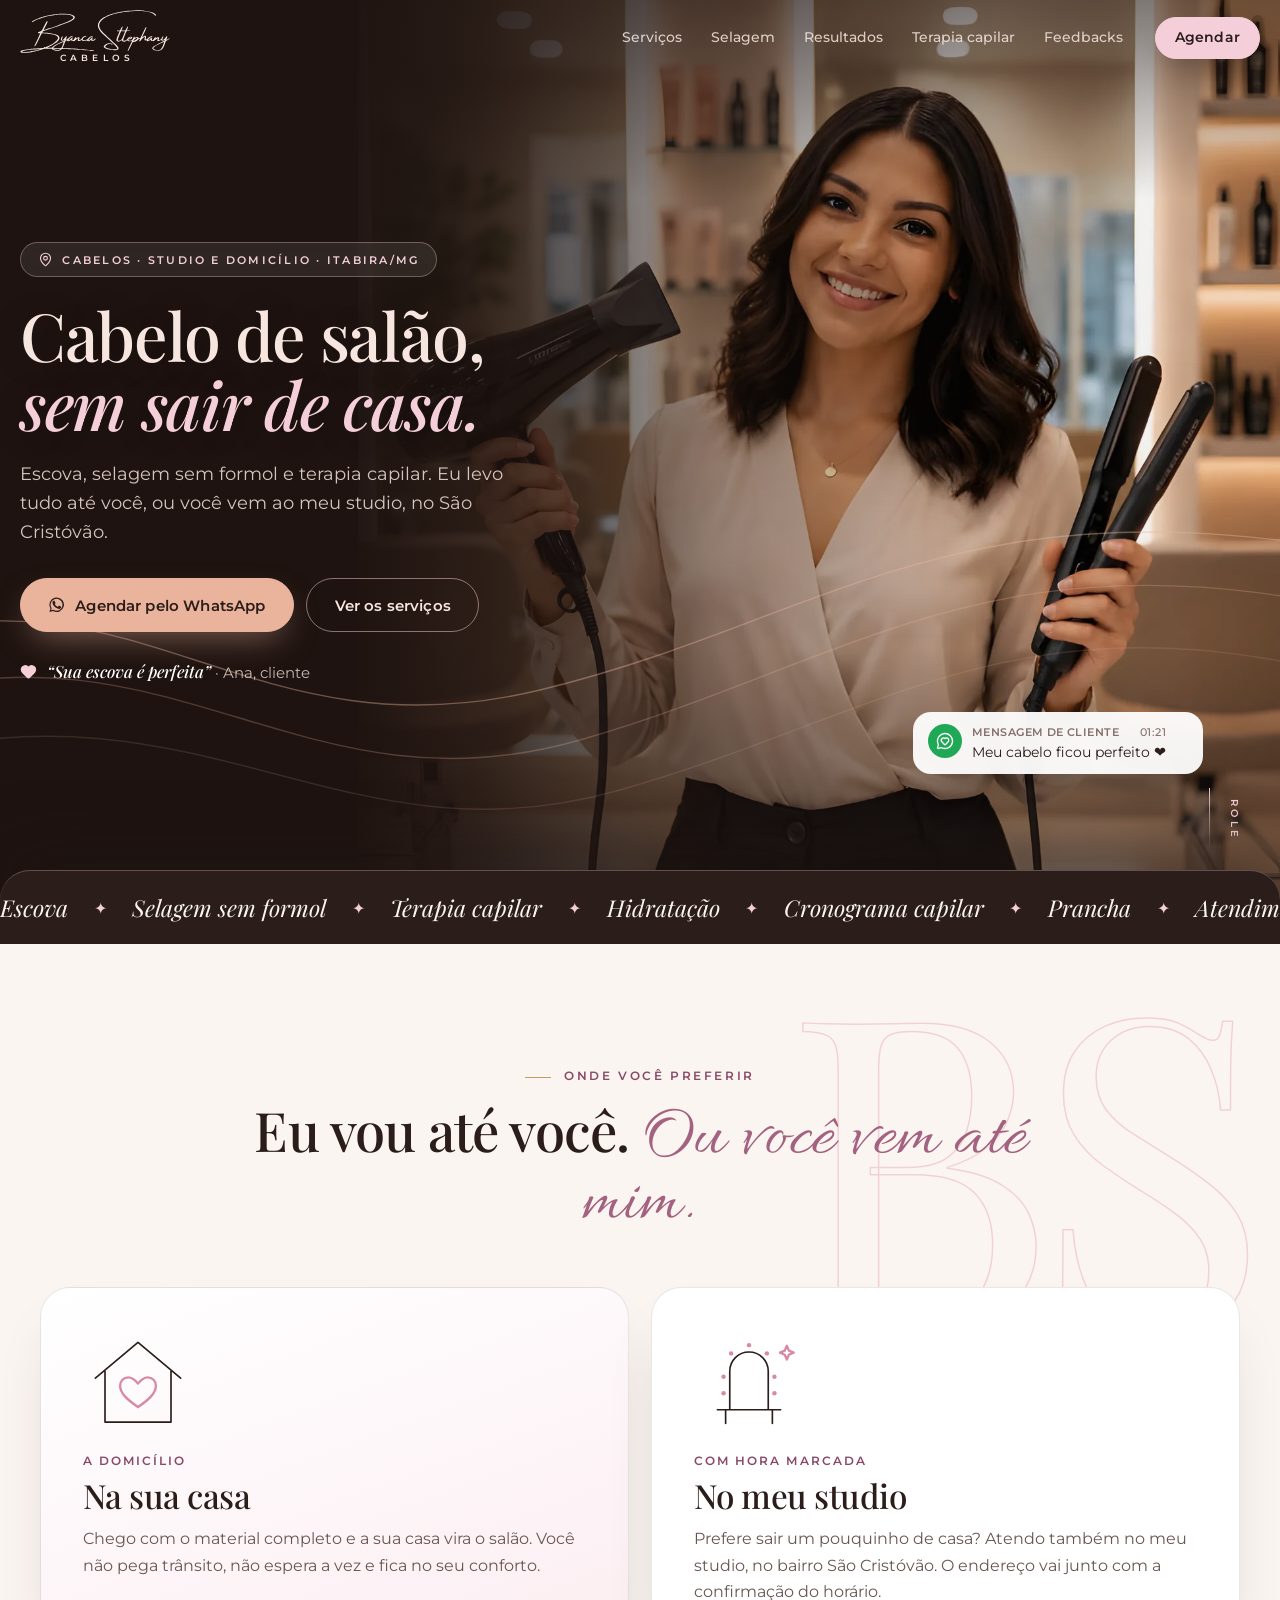
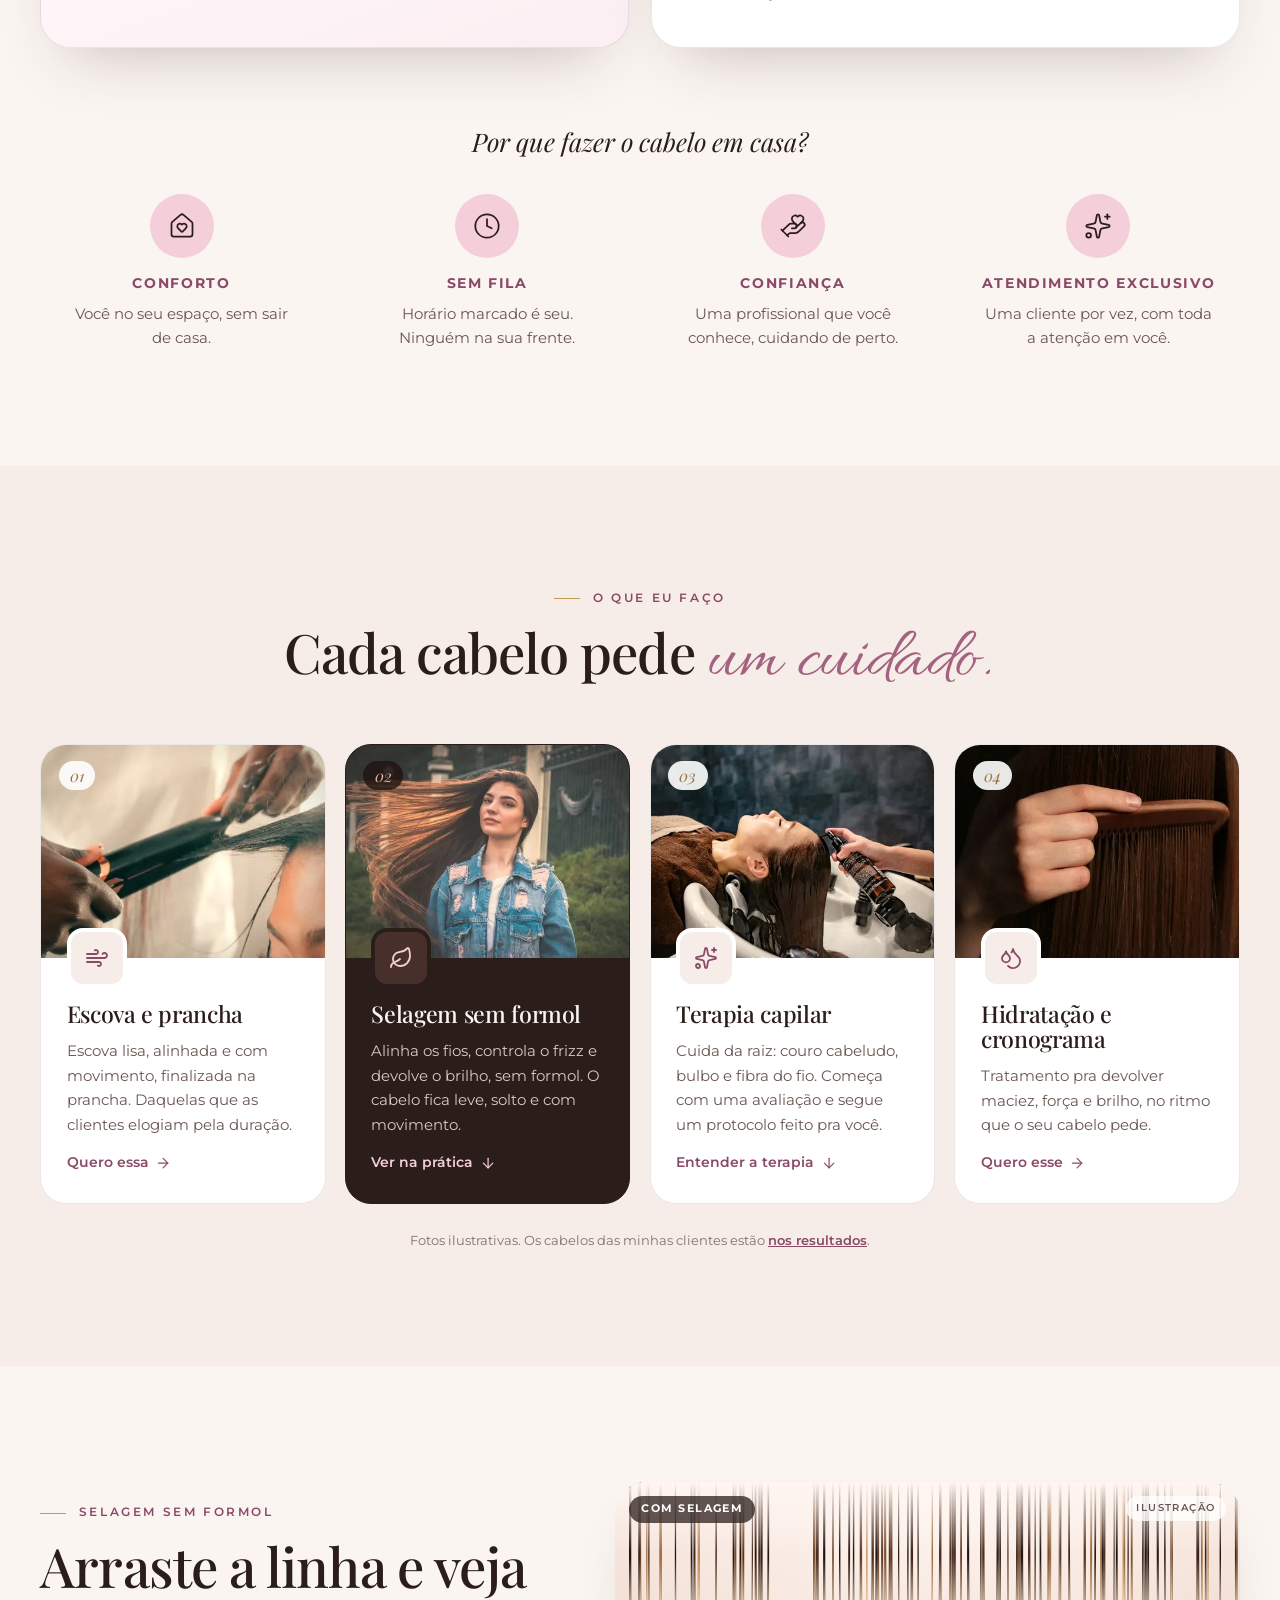
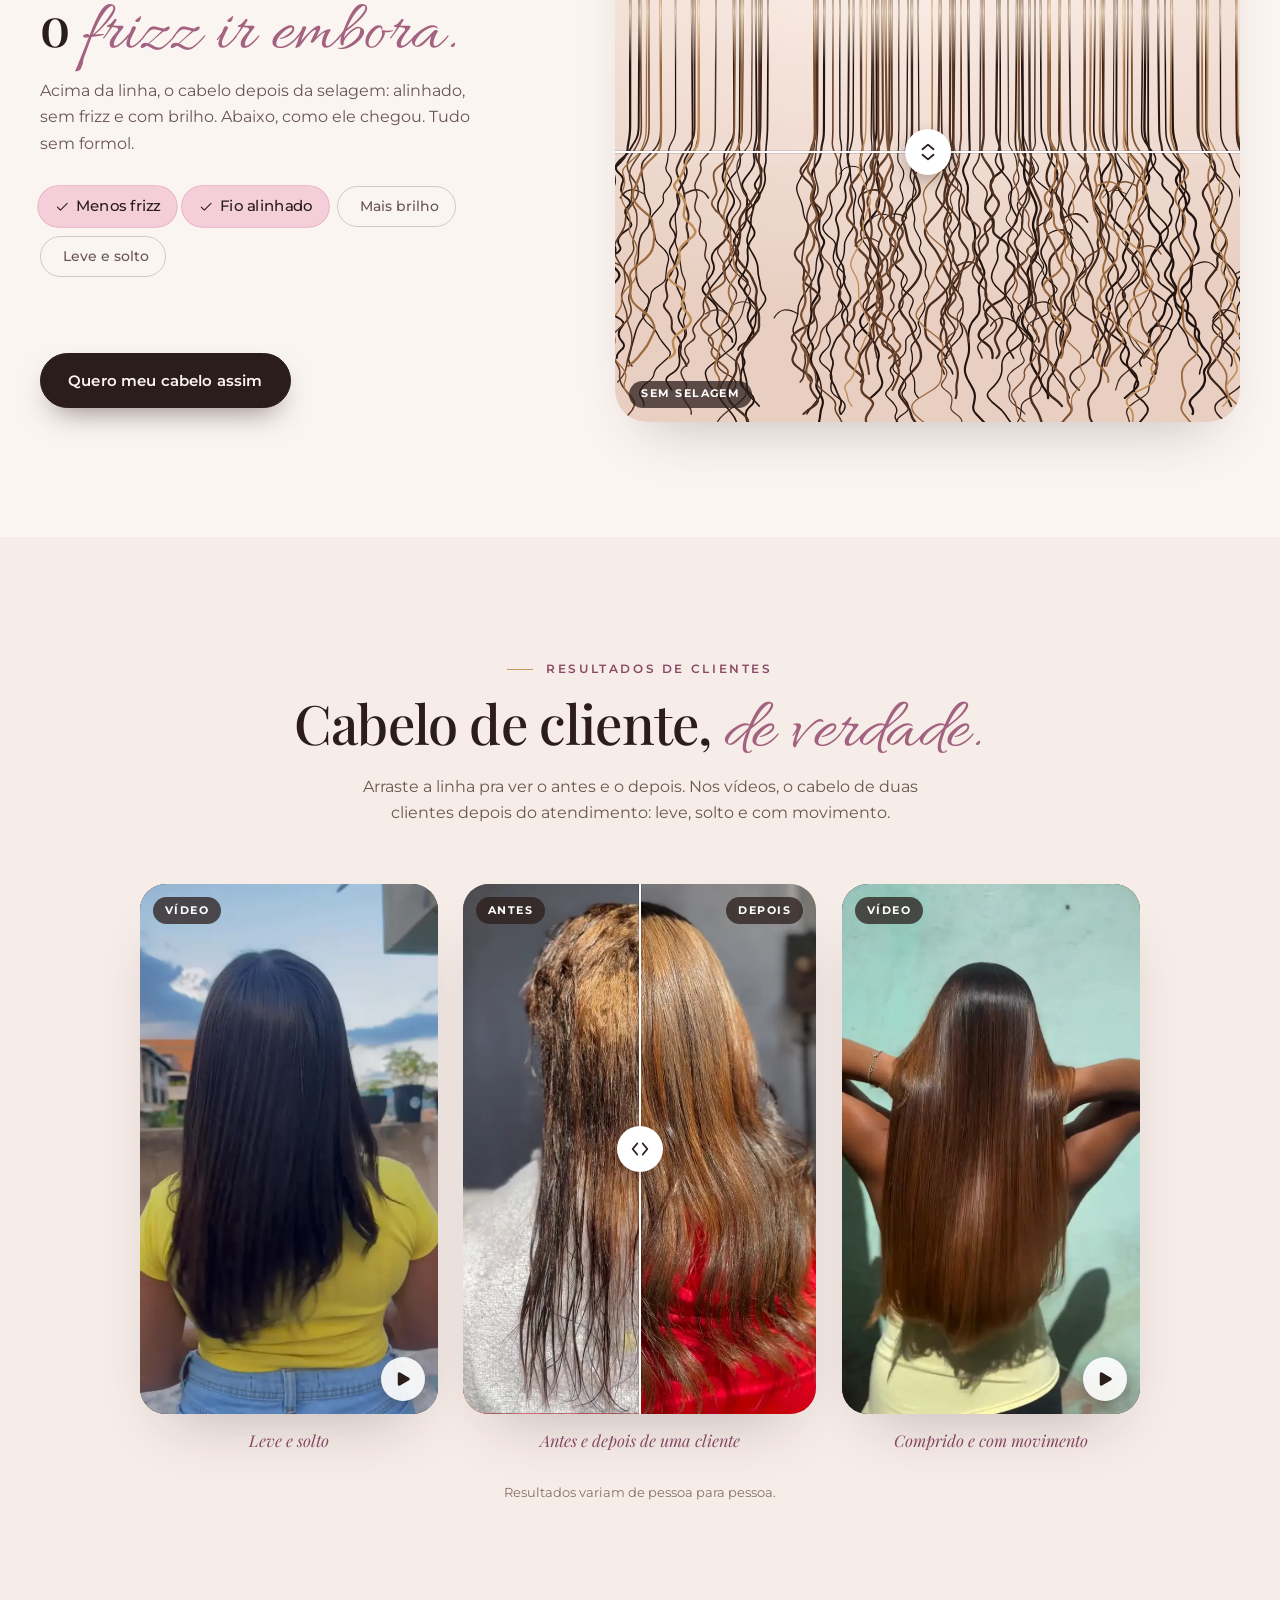
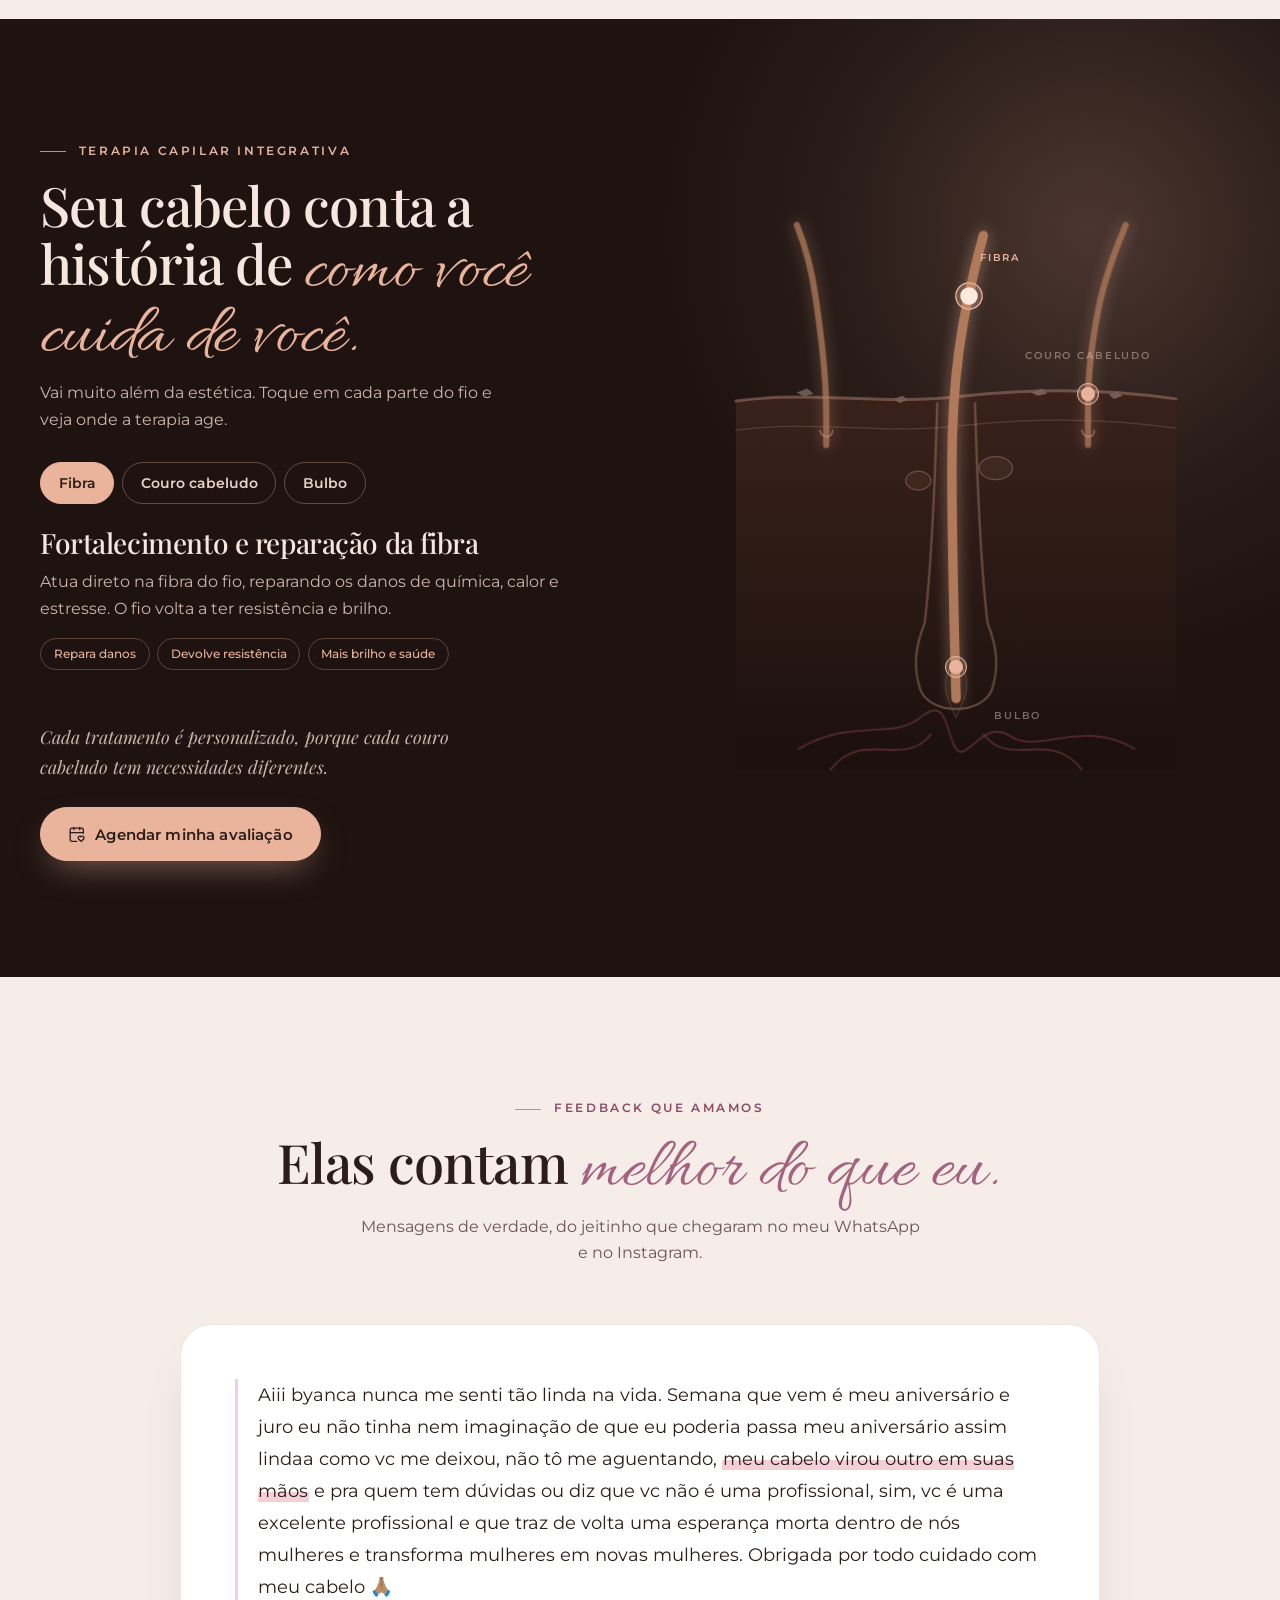
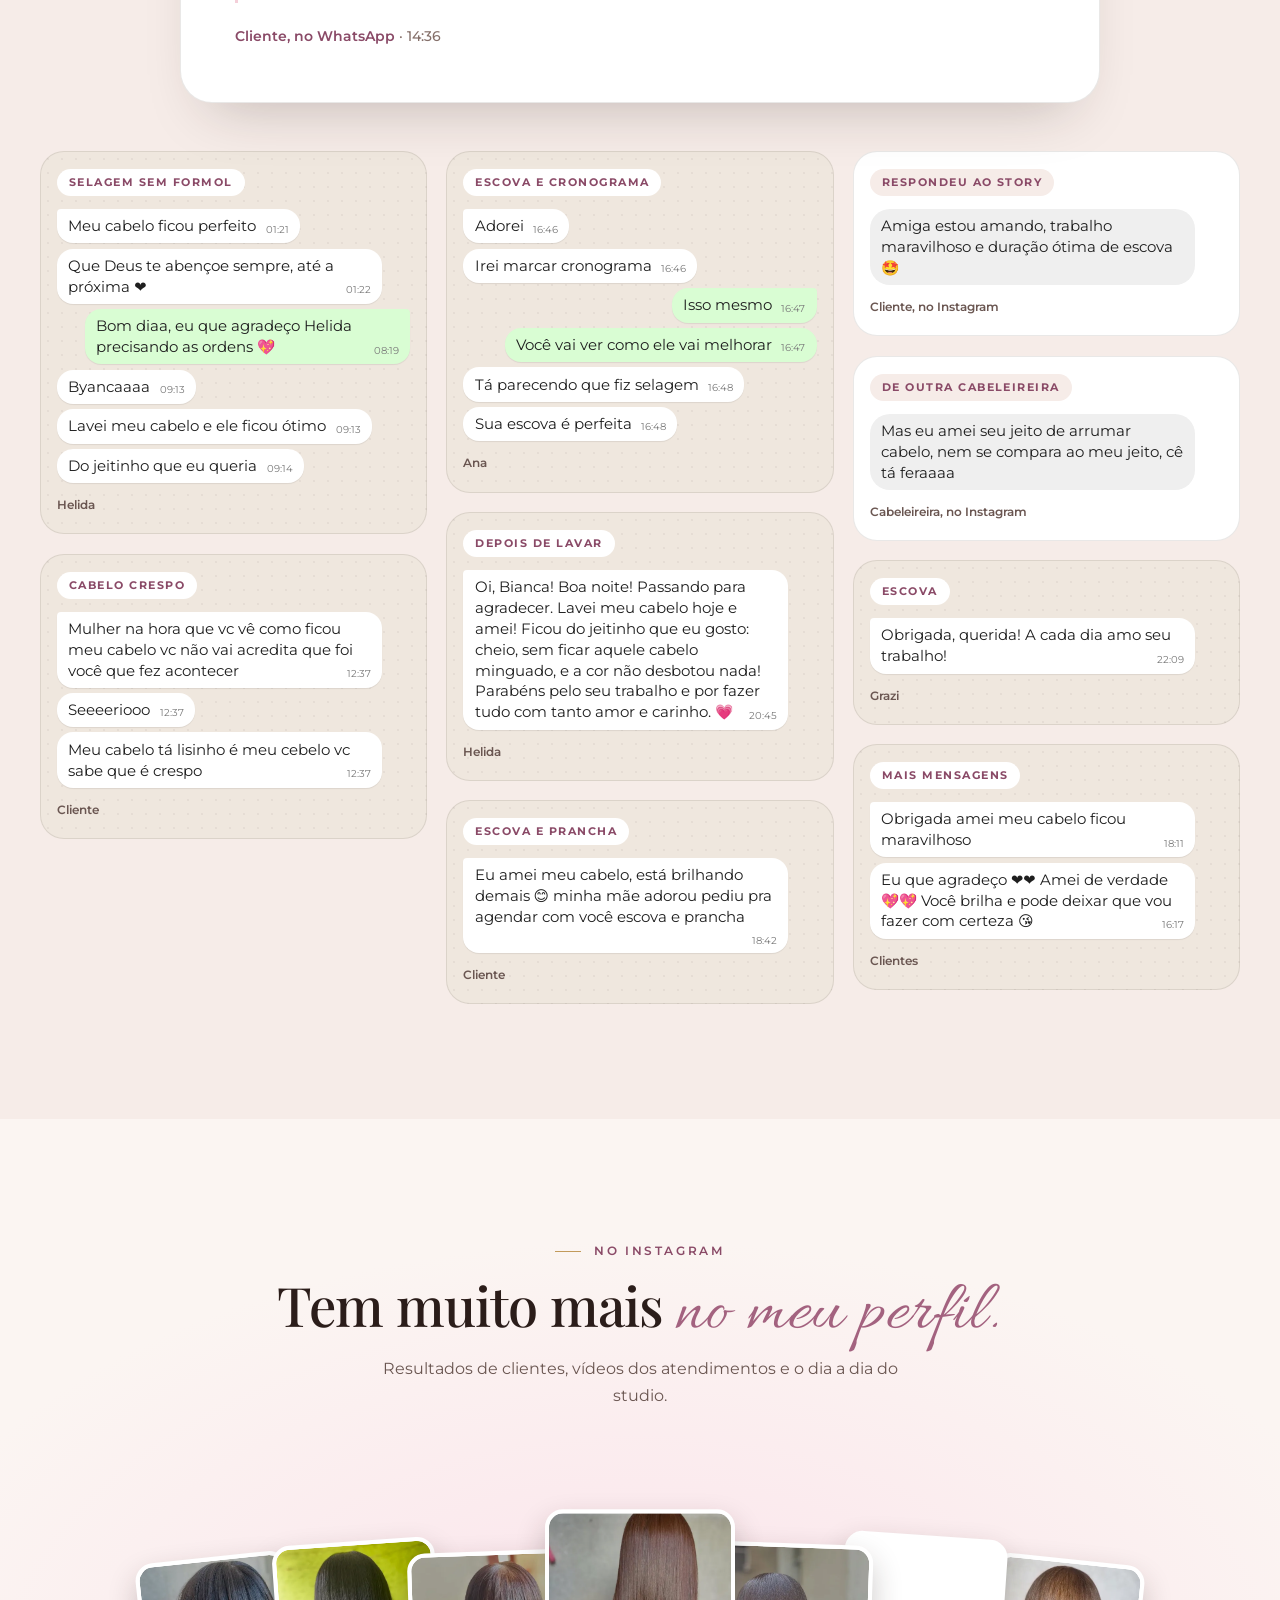
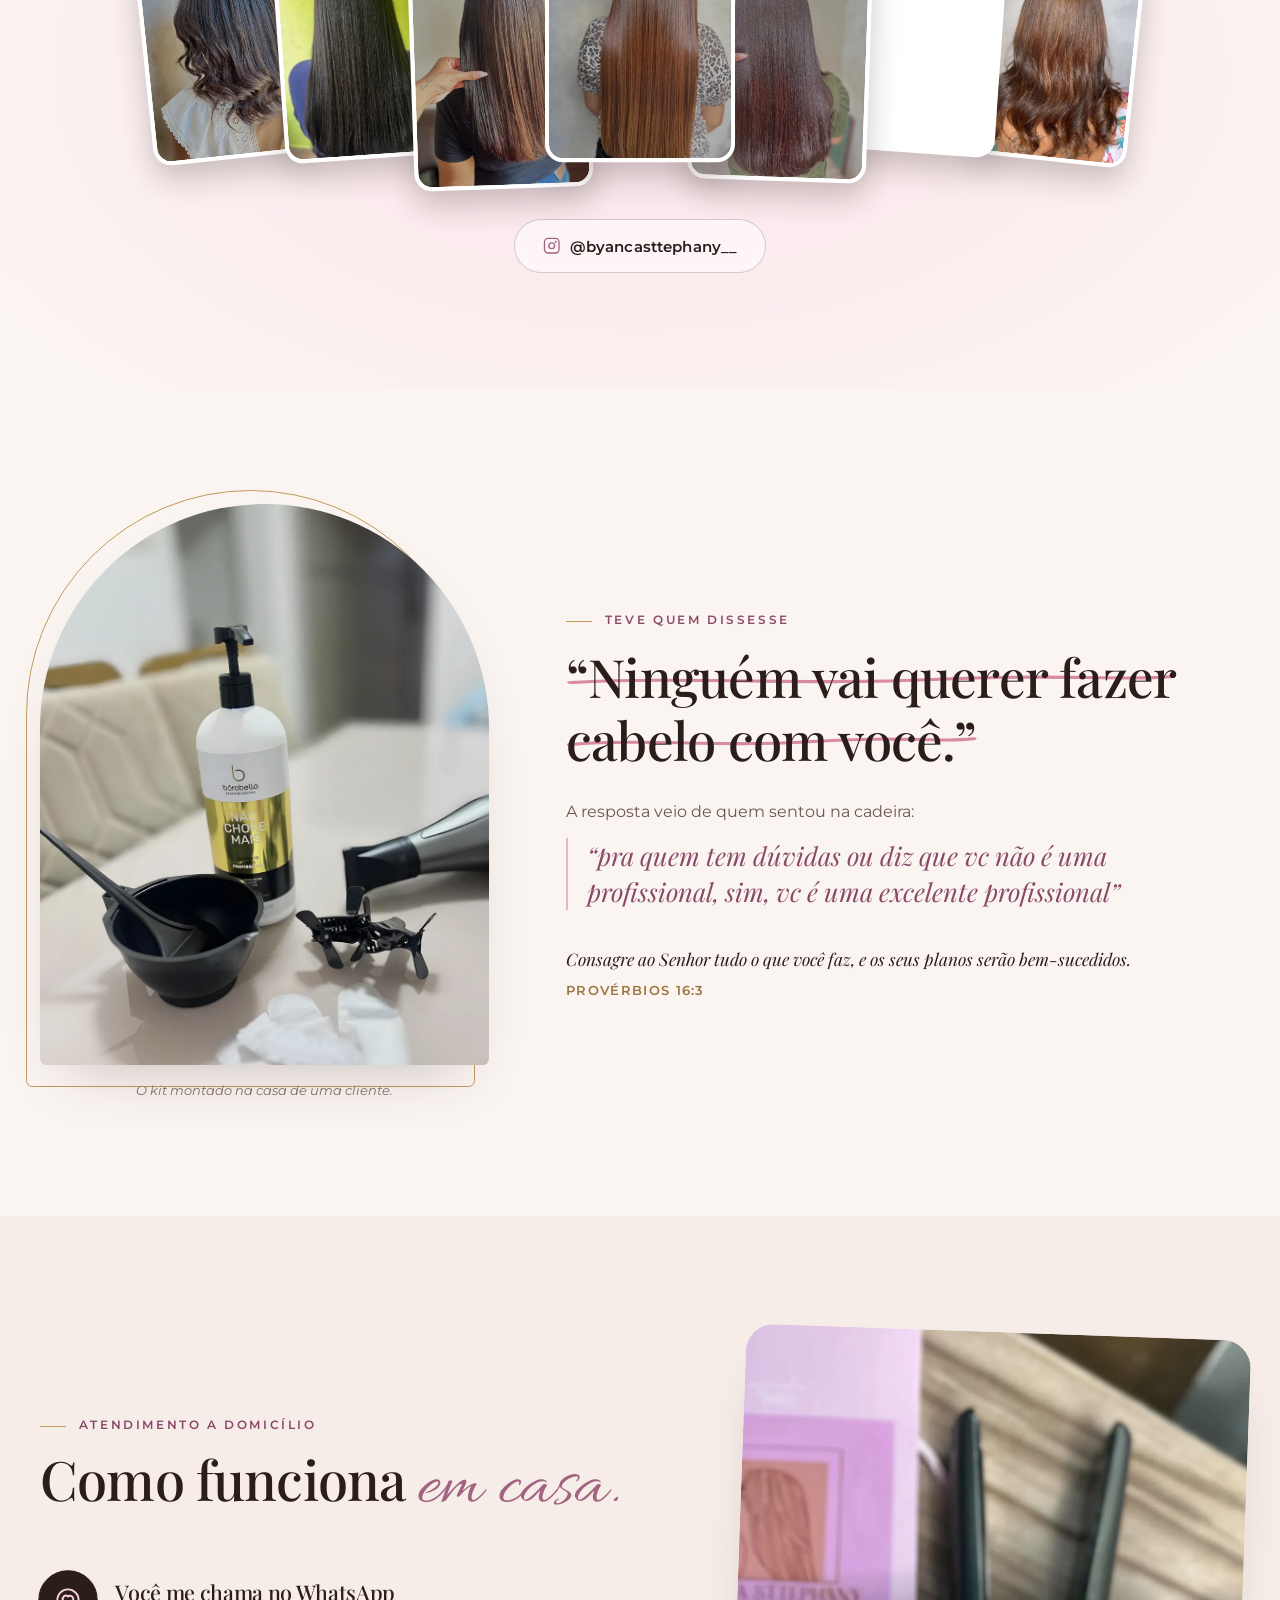
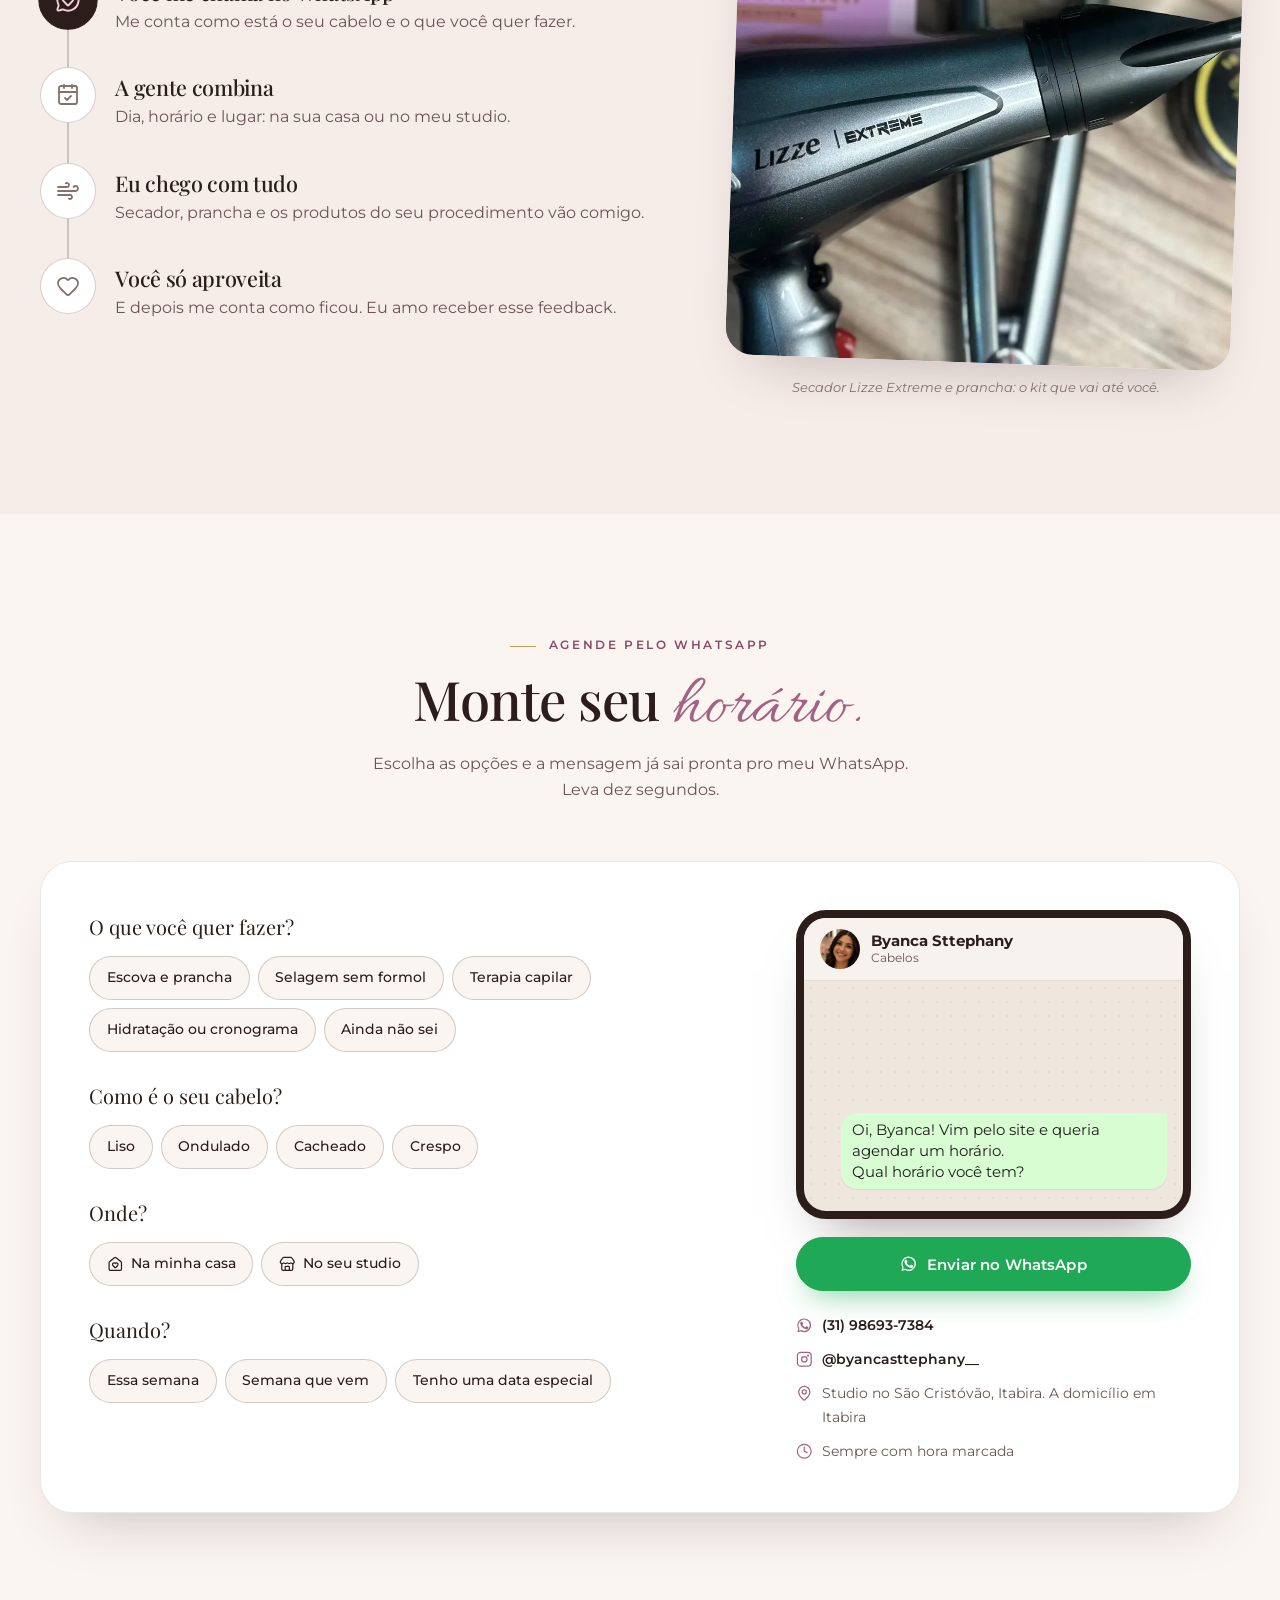
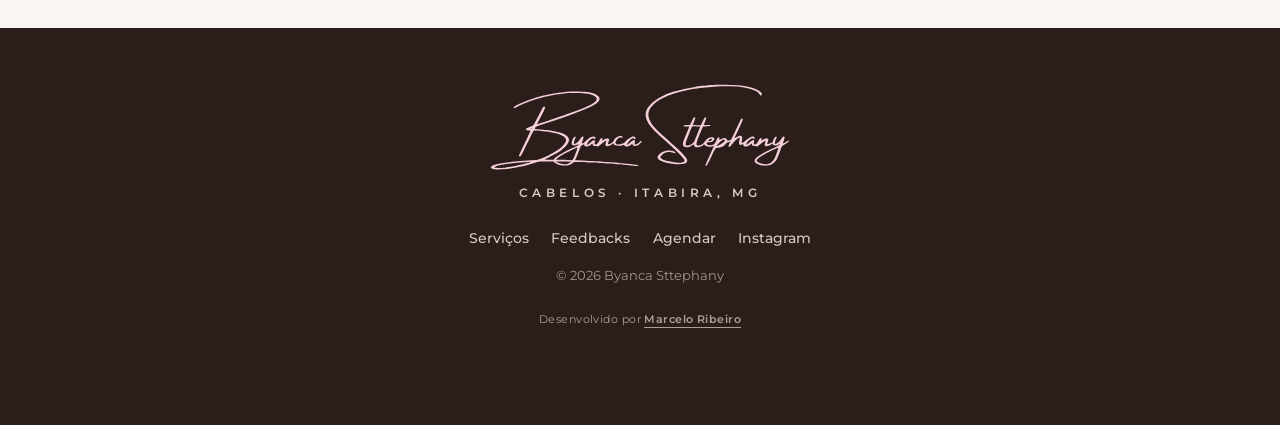
==== commit aa64a887: "Byanca: tira o emoji da mensagem do WhatsApp (chegava como um losango com interrogação)" ====
--- a/index.html
+++ b/index.html
@@ -149,7 +149,7 @@
       <h1 id="hero-titulo">Cabelo de salão, <em>sem sair de casa.</em></h1>
       <p class="hero__sub">Escova, selagem sem formol e terapia capilar. Eu levo tudo até você, ou você vem ao meu studio, no São Cristóvão.</p>
       <div class="hero__acoes">
-        <a class="btn btn--claro" href="https://wa.me/5531986937384?text=Oi%2C%20Byanca!%20%F0%9F%92%96%20Vim%20pelo%20site%20e%20queria%20agendar%20um%20hor%C3%A1rio." target="_blank" rel="noopener"><svg class="ico"><use href="#i-zap"/></svg> Agendar pelo WhatsApp</a>
+        <a class="btn btn--claro" href="https://wa.me/5531986937384?text=Oi%2C%20Byanca!%20Vim%20pelo%20site%20e%20queria%20agendar%20um%20hor%C3%A1rio." target="_blank" rel="noopener"><svg class="ico"><use href="#i-zap"/></svg> Agendar pelo WhatsApp</a>
         <a class="btn btn--linha" href="#servicos">Ver os serviços</a>
       </div>
       <p class="hero__nota"><svg class="ico"><use href="#i-heart"/></svg><span><b>“Sua escova é perfeita”</b> · Ana, cliente</span></p>
@@ -704,7 +704,7 @@
             <span><b>Byanca Sttephany</b><small>Cabelos</small></span>
           </div>
           <div class="celular__chat">
-            <p class="bolha bolha--eu" data-previa>Oi, Byanca! 💖 Vim pelo site e queria agendar um horário.</p>
+            <p class="bolha bolha--eu" data-previa>Oi, Byanca! Vim pelo site e queria agendar um horário.</p>
           </div>
         </div>
         <a class="btn btn--largo btn--zap" href="https://wa.me/5531986937384" target="_blank" rel="noopener" data-montador-zap><svg class="ico"><use href="#i-zap"/></svg> Enviar no WhatsApp</a>
@@ -736,7 +736,7 @@
   </div>
 </footer>
 
-<a class="zap-flutuante" href="https://wa.me/5531986937384?text=Oi%2C%20Byanca!%20%F0%9F%92%96%20Vim%20pelo%20site%20e%20queria%20agendar%20um%20hor%C3%A1rio." target="_blank" rel="noopener" aria-label="Chamar a Byanca no WhatsApp"><svg class="ico"><use href="#i-zap"/></svg></a>
+<a class="zap-flutuante" href="https://wa.me/5531986937384?text=Oi%2C%20Byanca!%20Vim%20pelo%20site%20e%20queria%20agendar%20um%20hor%C3%A1rio." target="_blank" rel="noopener" aria-label="Chamar a Byanca no WhatsApp"><svg class="ico"><use href="#i-zap"/></svg></a>
 
 <script src="assets/js/site.js" defer></script>
 </body>
